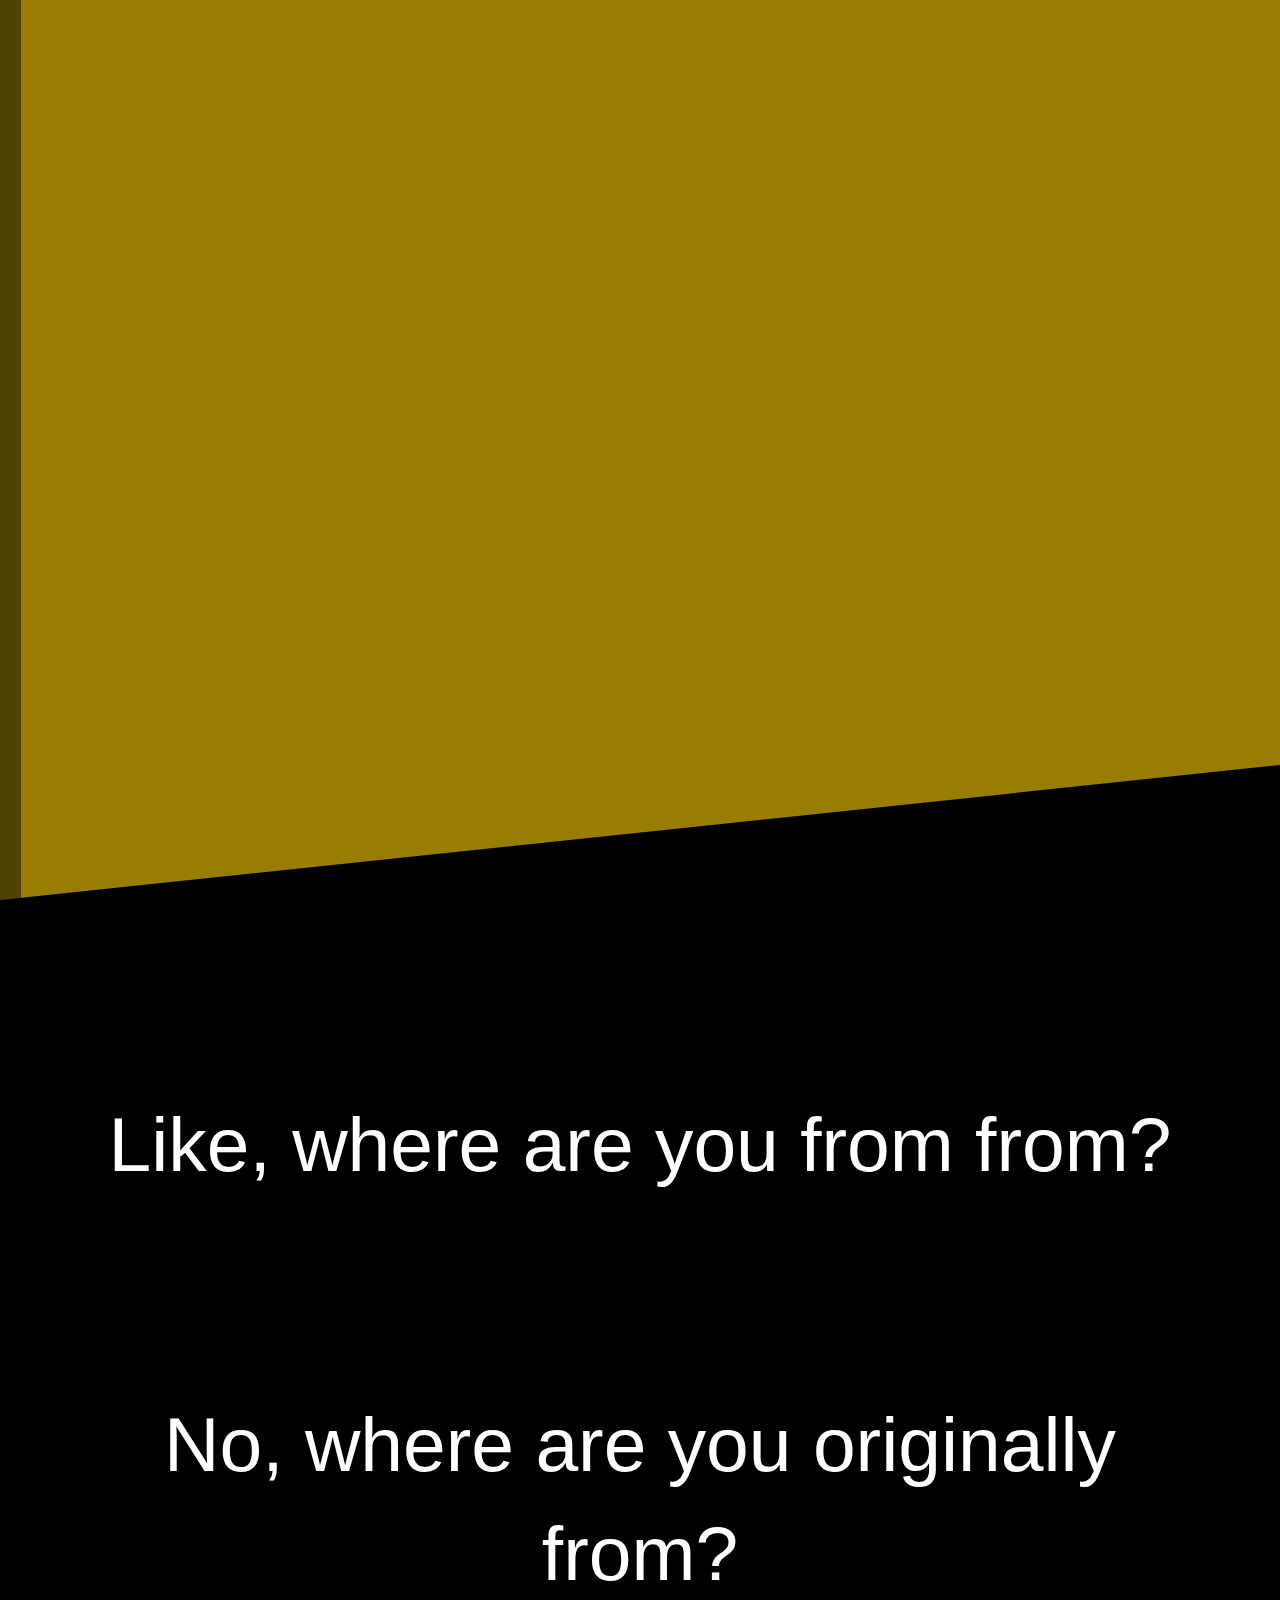
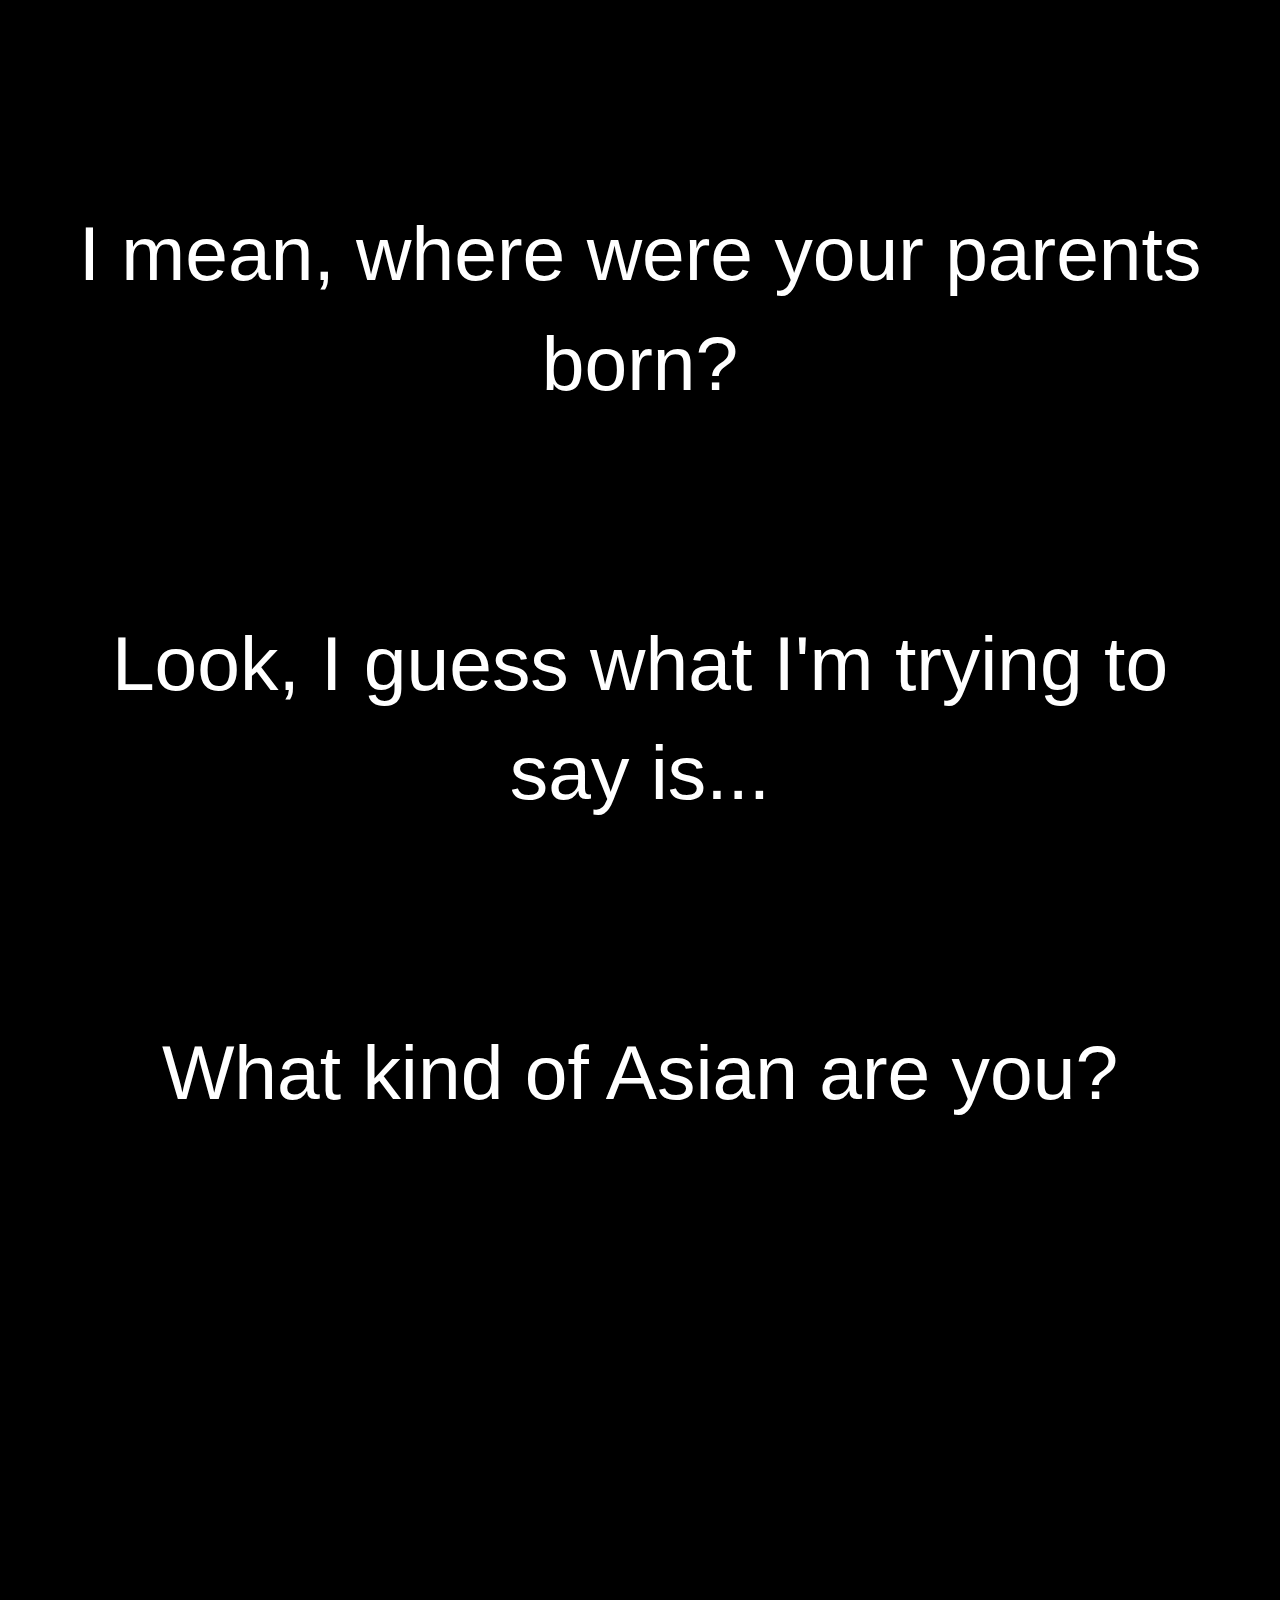
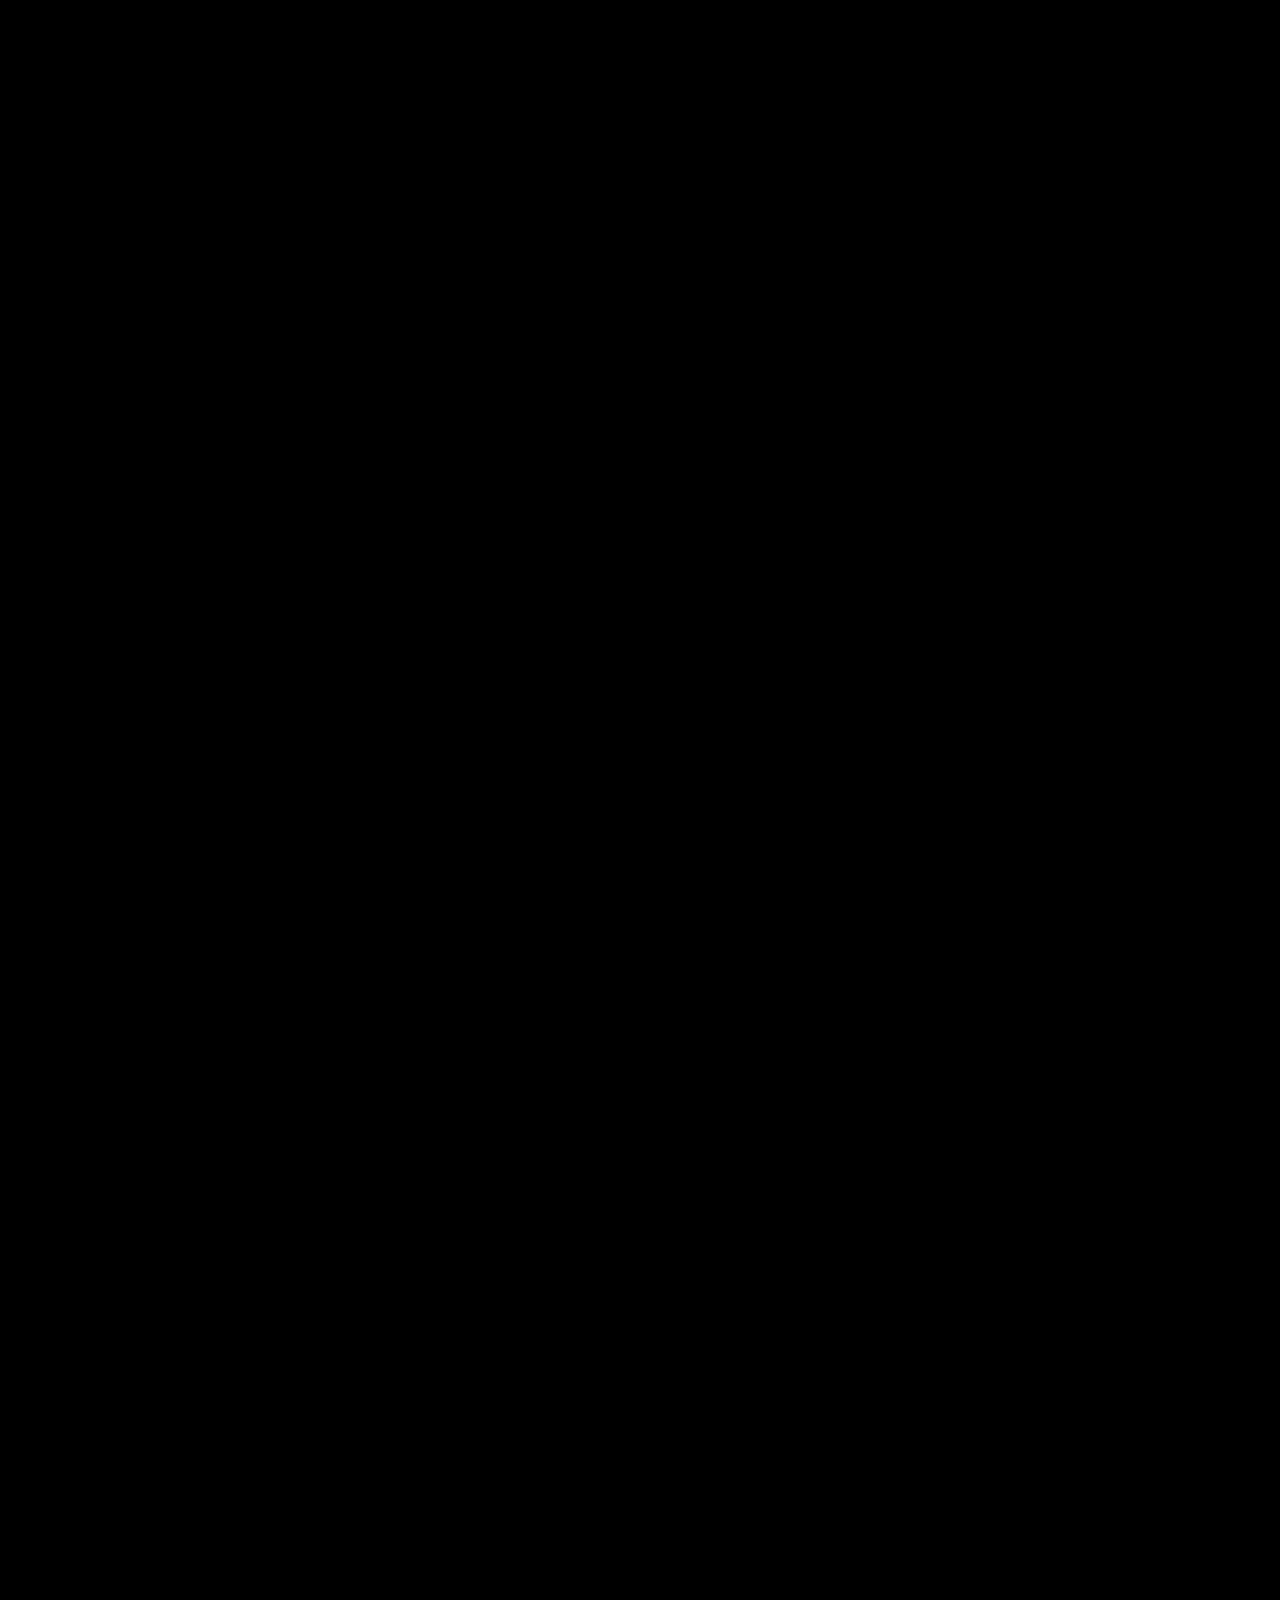
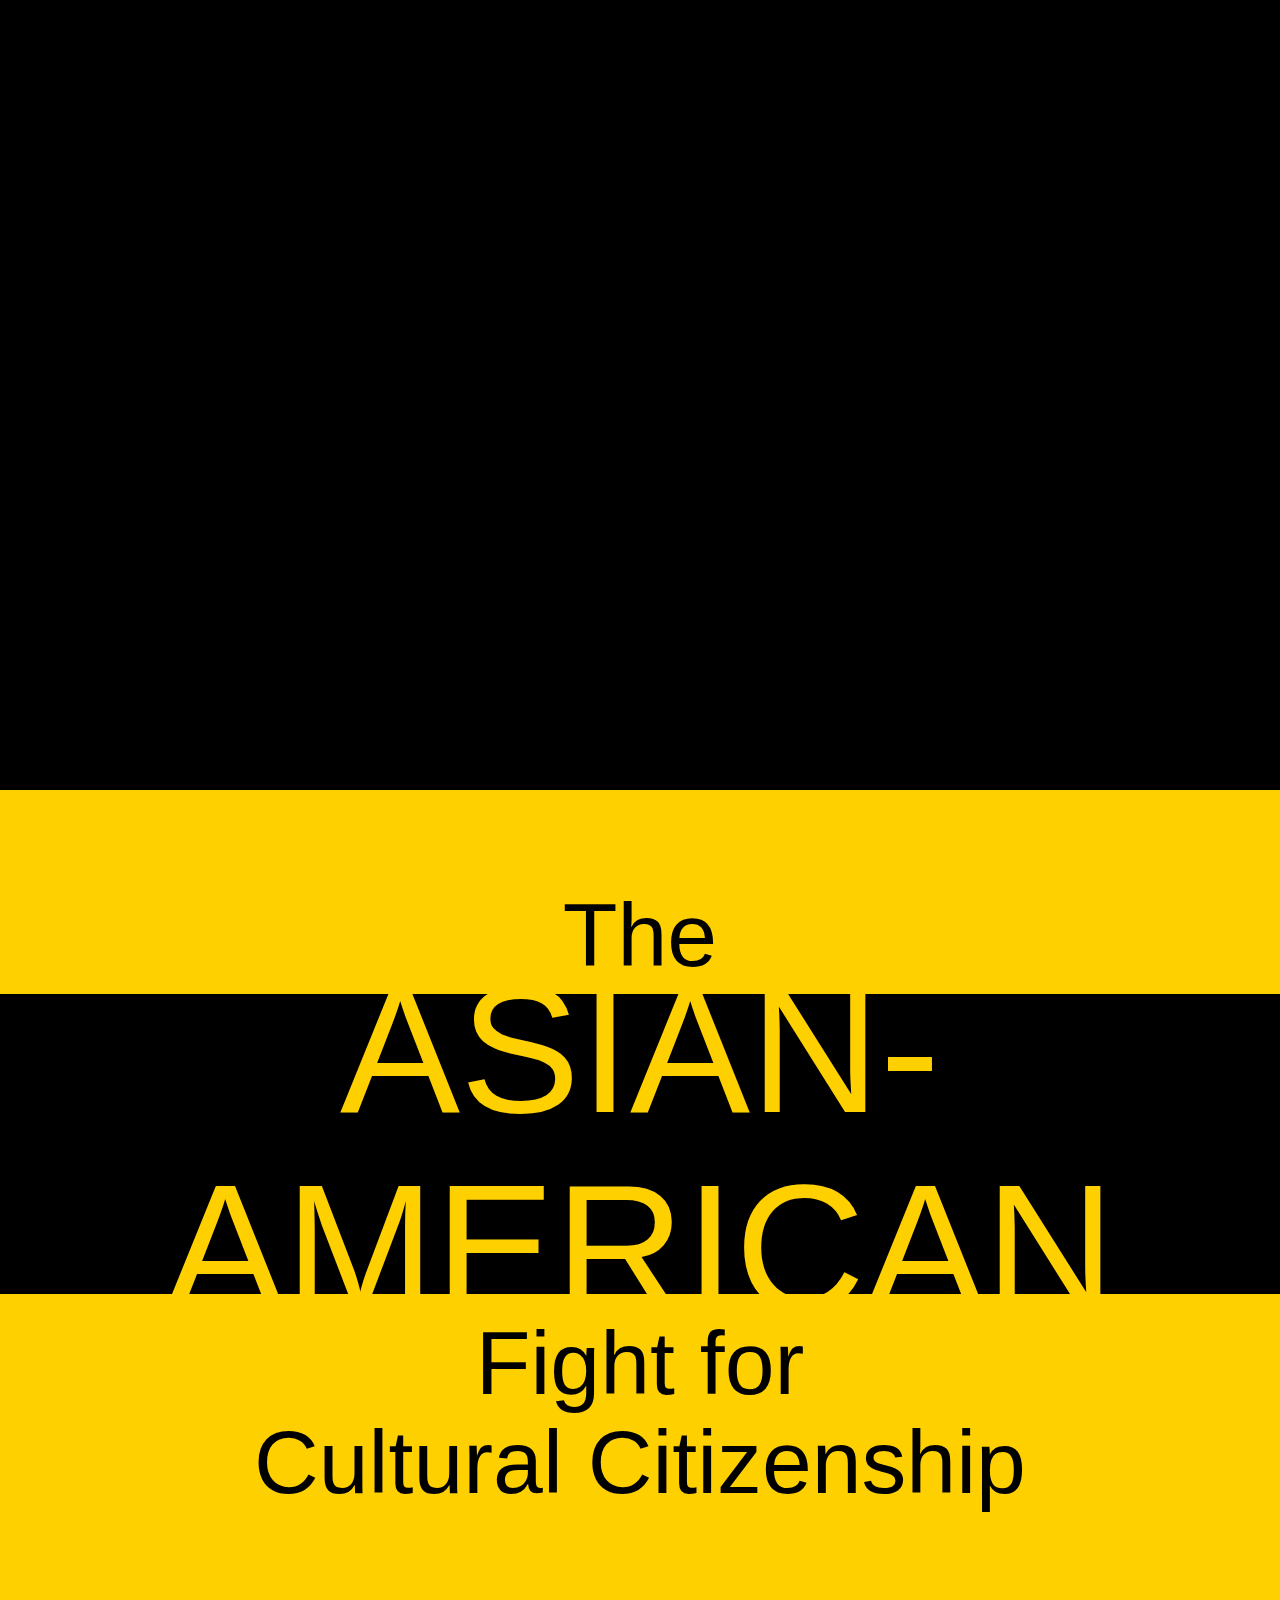
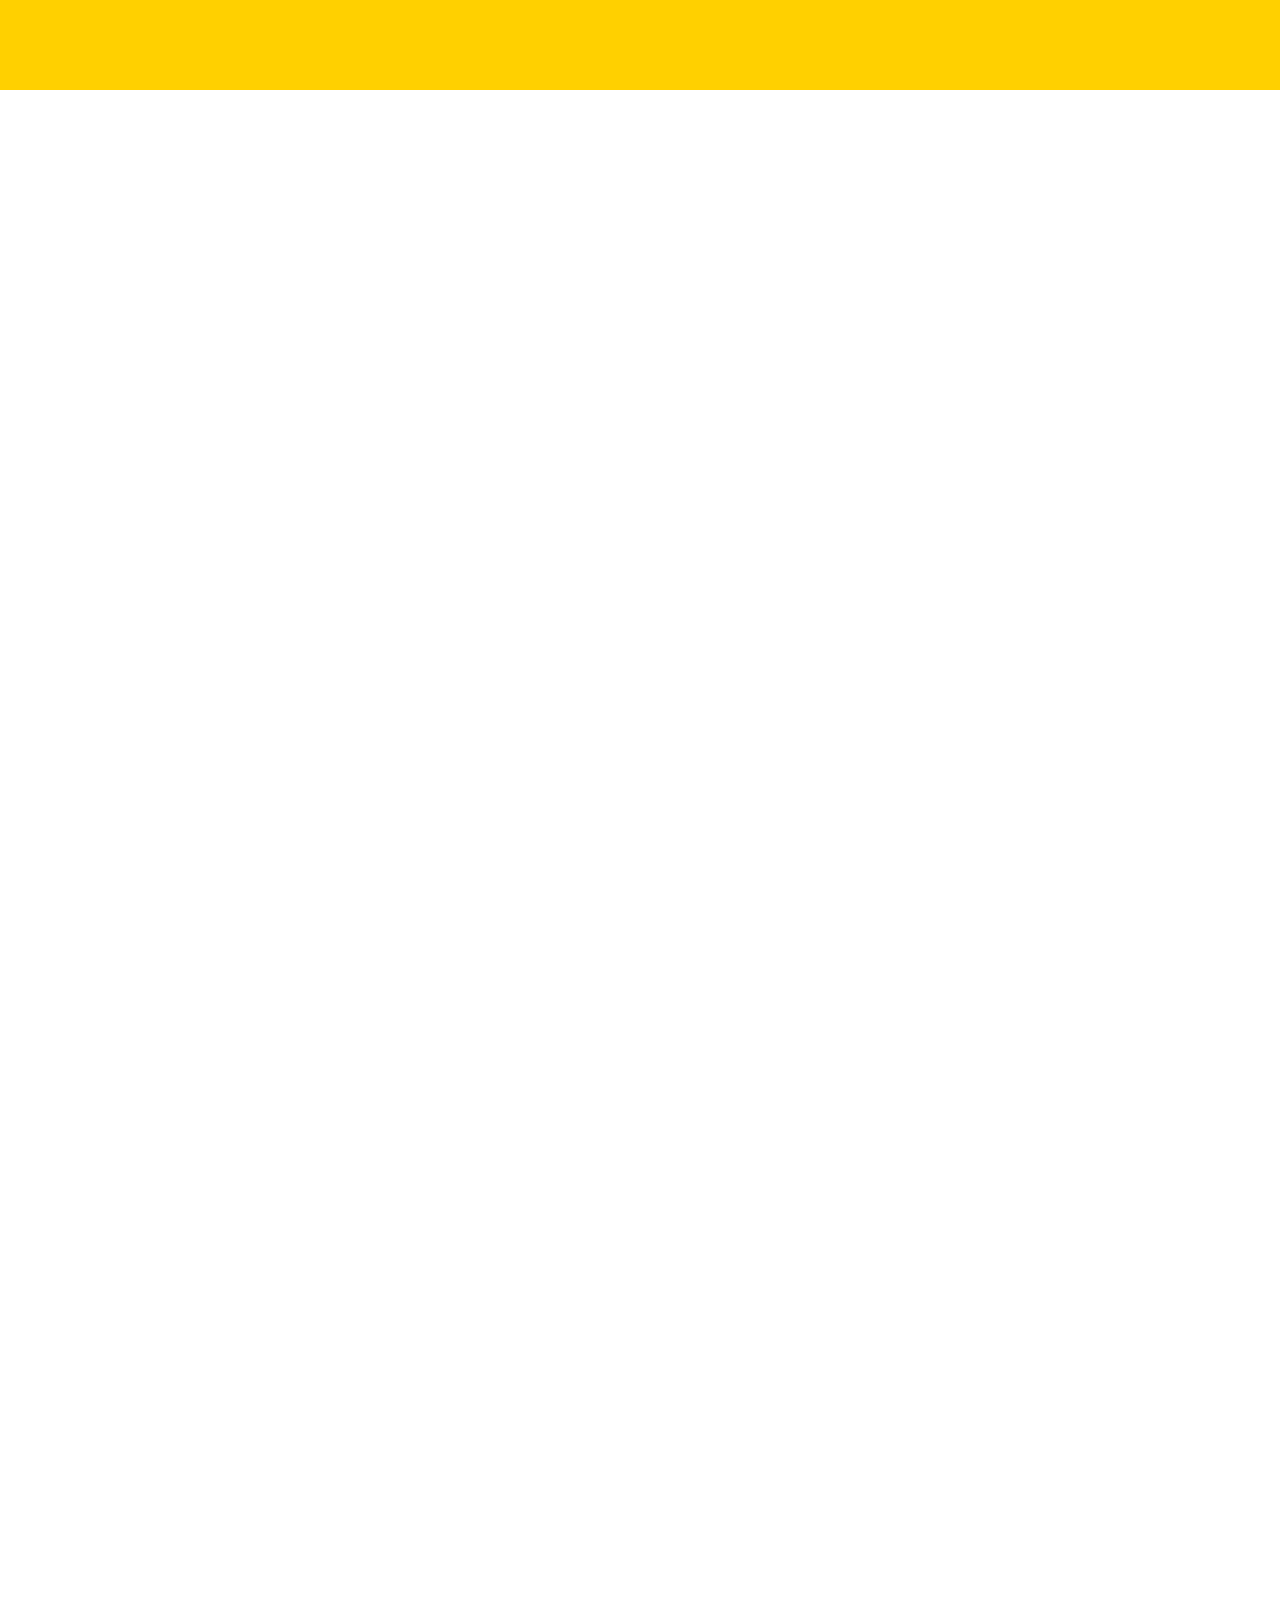
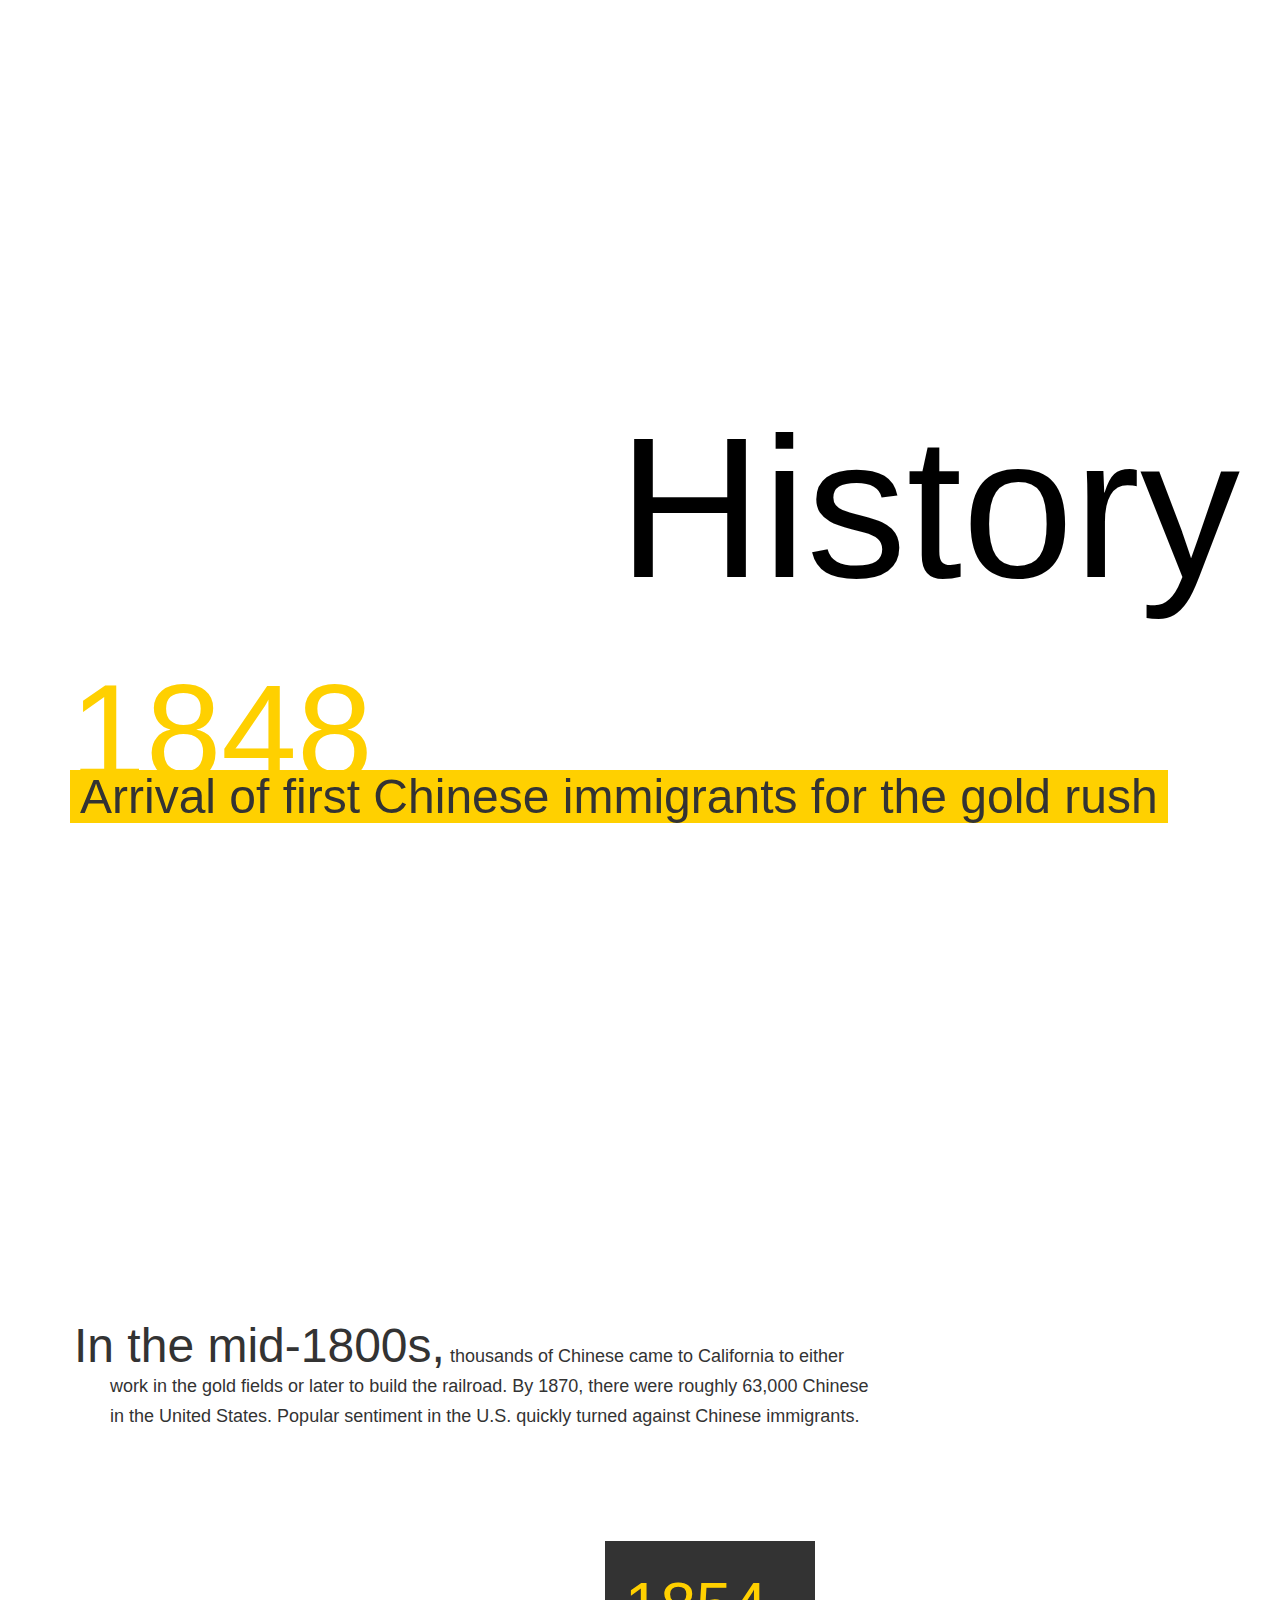
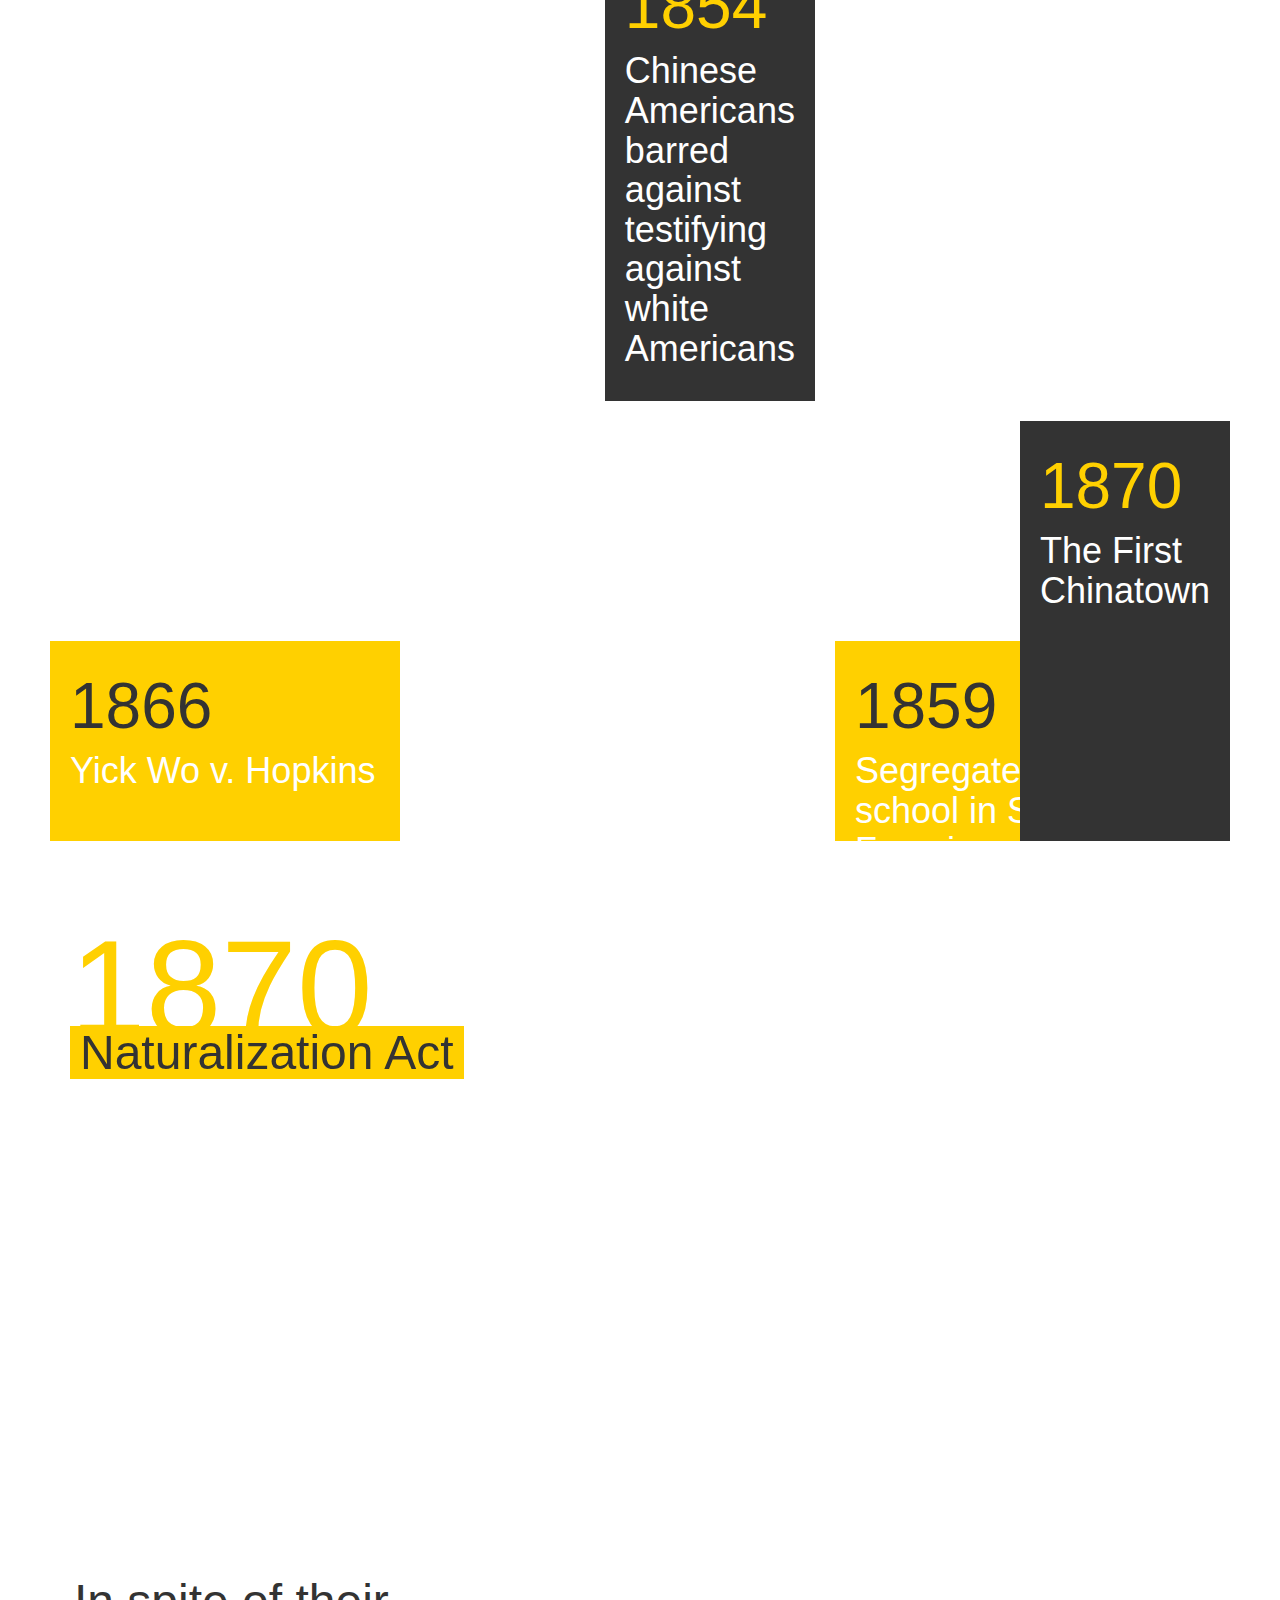
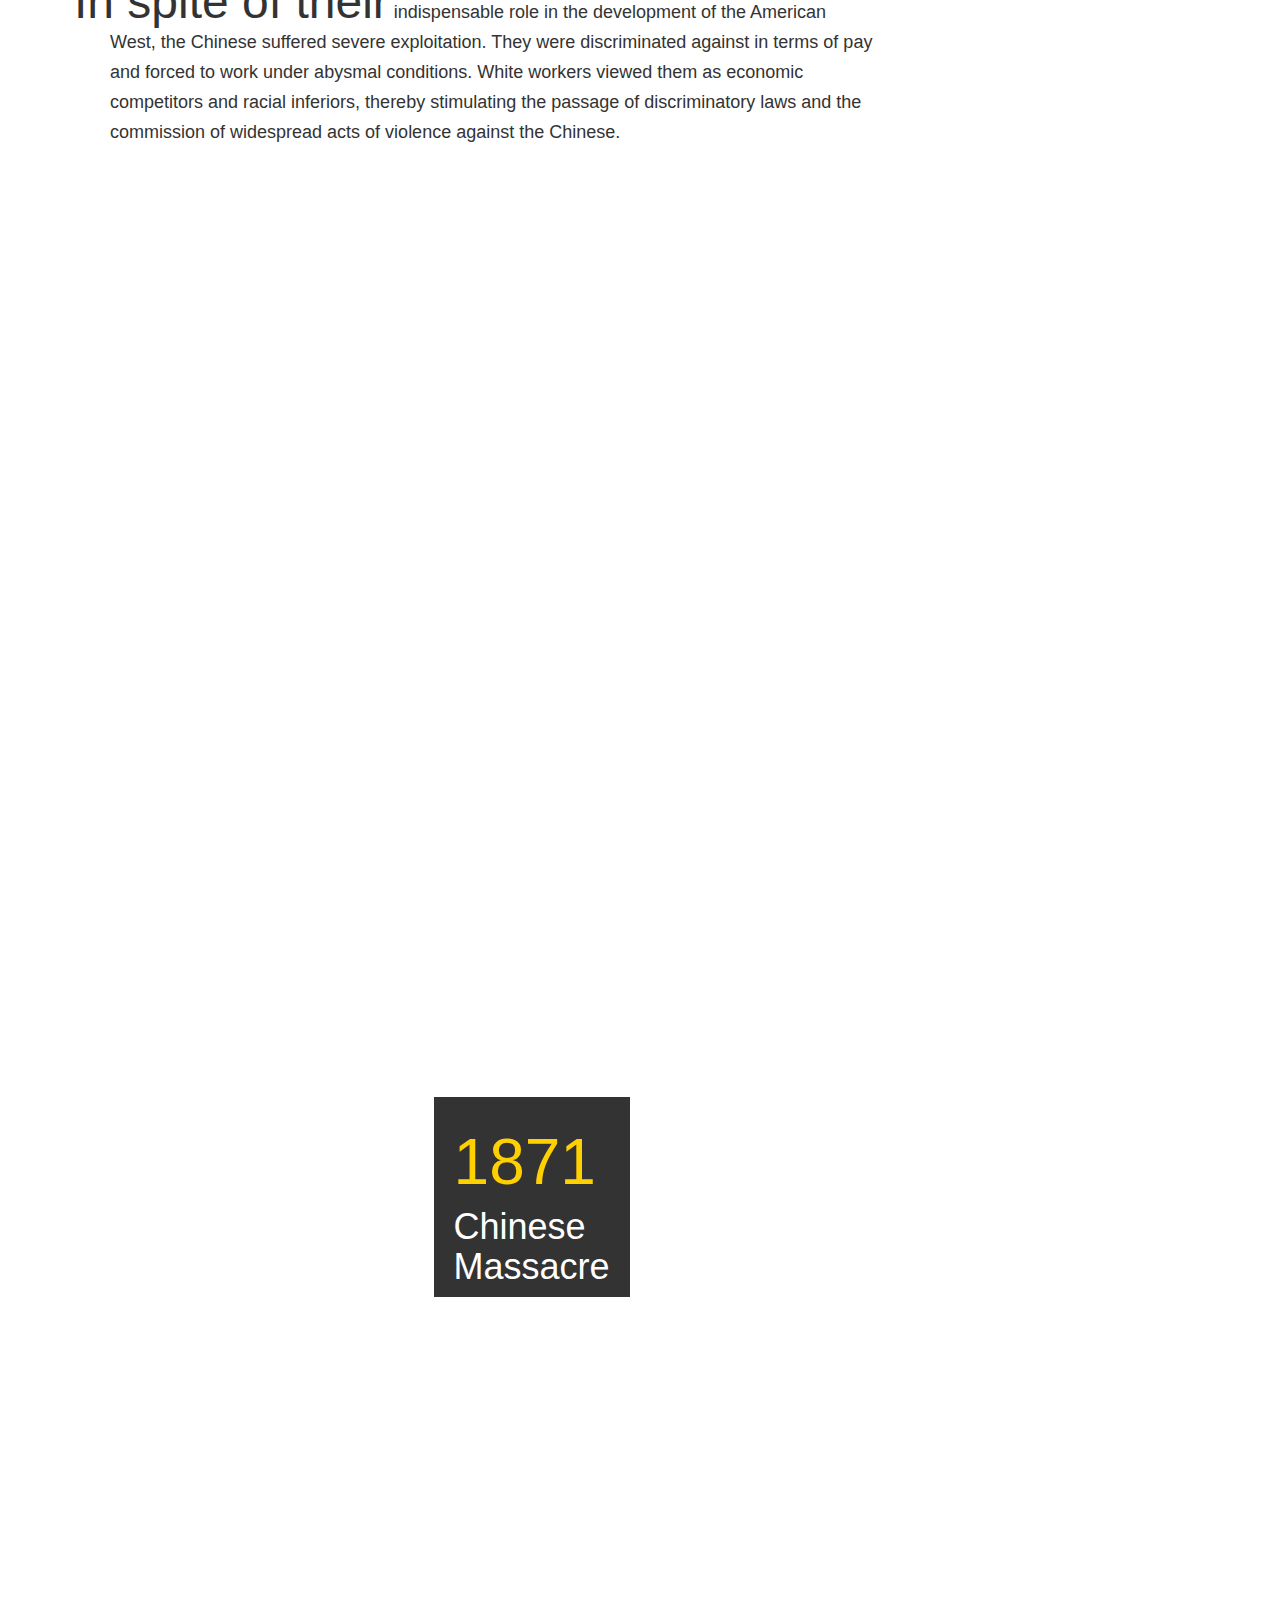
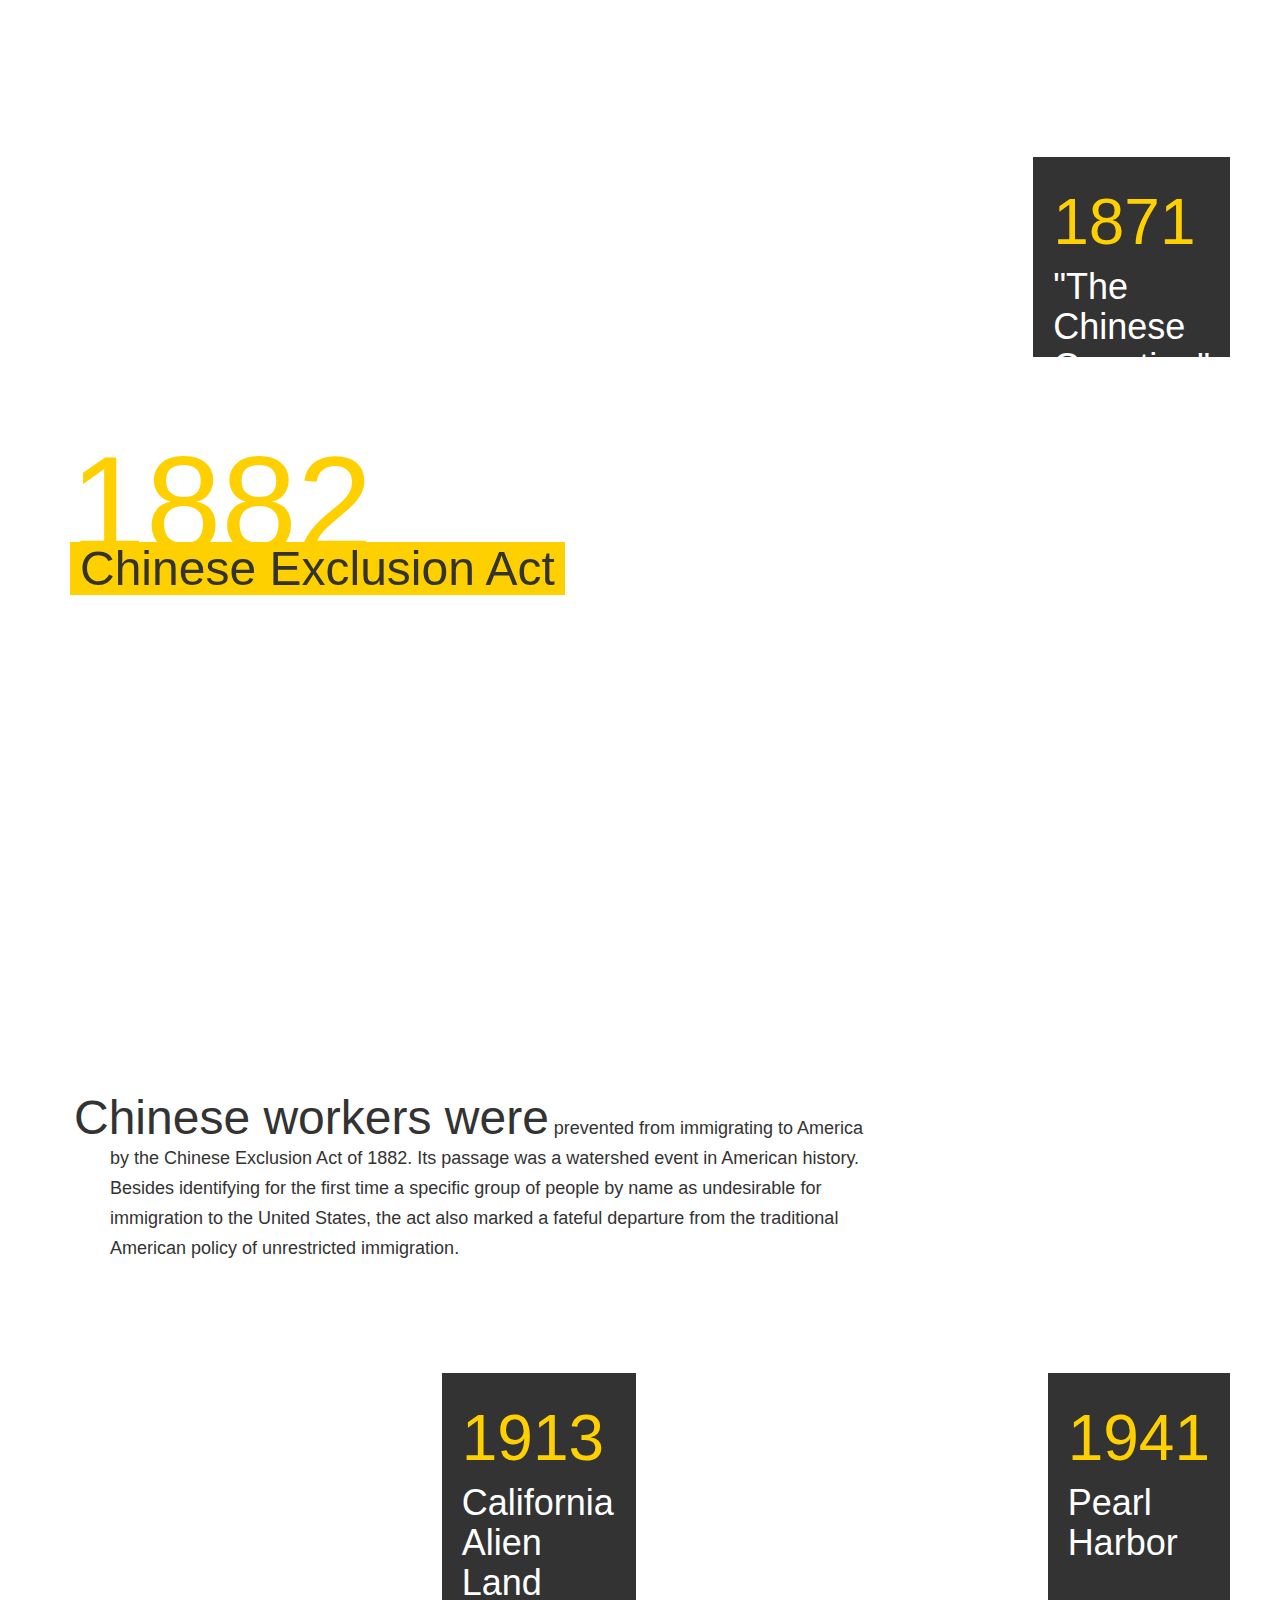
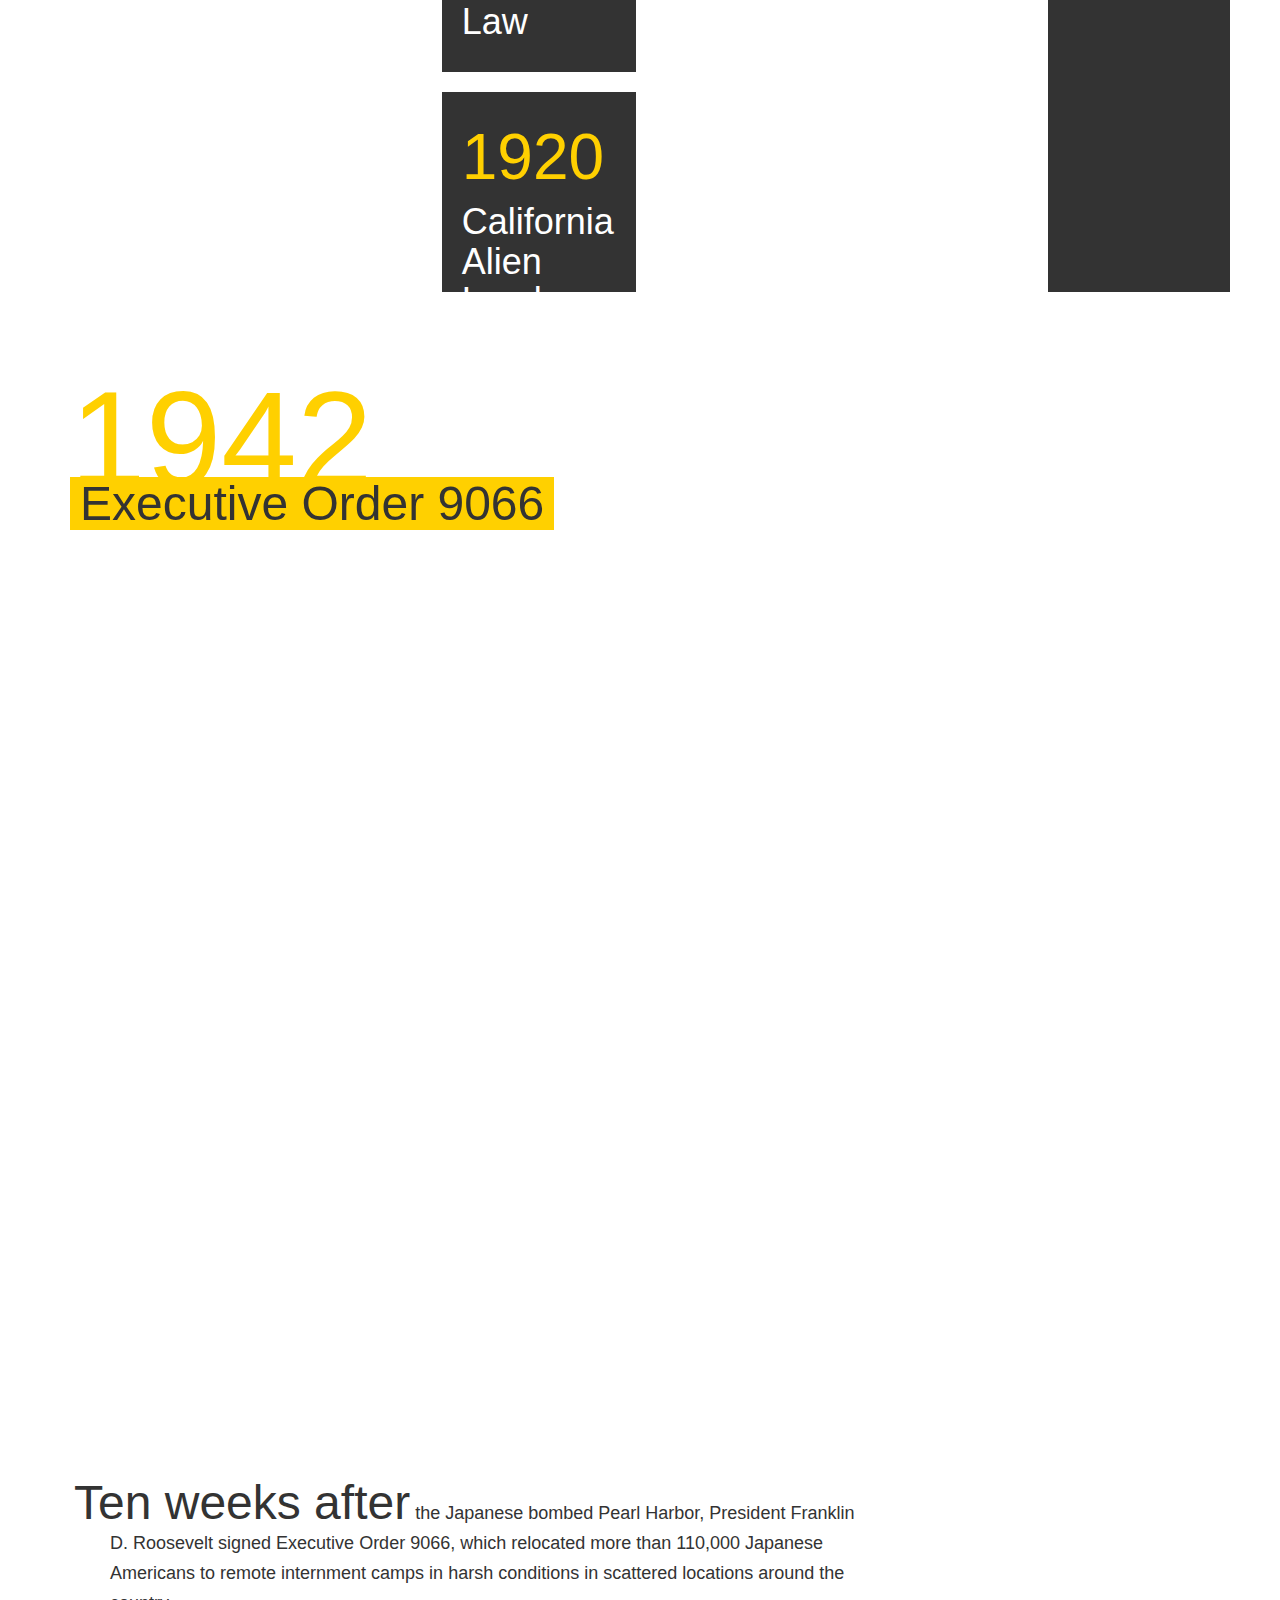
==== index.html @ 80b3c040 "It's a little less broken on mobile, but some javascript files don't allow you to scroll in mobile/i" ====
<!DOCTYPE html>
<html lang="en">

<head>
    <meta charset="utf-8">
    <meta http-equiv="X-UA-Compatible" content="IE=edge">
    <meta name="viewport" content="width=device-width, initial-scale=1">

    <title>Where are you from? | The Erasure of Asian-American Bodies</title>

    <meta name="description" content="We strive to educate on the injustices faced by Asian Americans in the past, as well as the injustices that now happen everyday.">
    <meta name="author" content="Kelly Ou and Min Moon">

    <link rel="shortcut icon" href="img/favicon.ico" type="image/x-icon">
    <link rel="icon" href="img/favicon.ico" type="image/x-icon">

    <link href="https://fonts.googleapis.com/css?family=Teko:300,400,500,600,700|Open+Sans:300,400,600,700,800|Roboto:100,300,400,500,700,900|Montserrat:400,500,600" rel="stylesheet">

    <!-- Latest compiled and minified CSS -->
    <link rel="stylesheet" href="https://maxcdn.bootstrapcdn.com/bootstrap/3.3.7/css/bootstrap.min.css" integrity="sha384-BVYiiSIFeK1dGmJRAkycuHAHRg32OmUcww7on3RYdg4Va+PmSTsz/K68vbdEjh4u" crossorigin="anonymous">

    <!-- Optional theme -->
    <link rel="stylesheet" href="https://maxcdn.bootstrapcdn.com/bootstrap/3.3.7/css/bootstrap-theme.min.css" integrity="sha384-rHyoN1iRsVXV4nD0JutlnGaslCJuC7uwjduW9SVrLvRYooPp2bWYgmgJQIXwl/Sp" crossorigin="anonymous">

    <link href="css/style.css" rel="stylesheet">
    <link href="css/questions.css" rel="stylesheet">
    <link href="css/history.css" rel="stylesheet">
    <link href="css/stereotypes.css" rel="stylesheet">
    <link href="css/facts.css" rel="stylesheet">
    <link href="css/callToAction.css" rel="stylesheet">
    <link href="css/support.css" rel="stylesheet">
    <link href="css/resources.css" rel="stylesheet">
    <link href="css/animate.css" rel="stylesheet">

</head>
<script>
    window.fbAsyncInit = function() {
        FB.init({
            appId: '298143810604267',
            cookie: true,
            xfbml: true,
            version: 'v2.8'
        });
        FB.AppEvents.logPageView();
    };

    (function(d, s, id) {
        var js, fjs = d.getElementsByTagName(s)[0];
        if (d.getElementById(id)) {
            return;
        }
        js = d.createElement(s);
        js.id = id;
        js.src = "//connect.facebook.net/en_US/sdk.js";
        fjs.parentNode.insertBefore(js, fjs);
    }(document, 'script', 'facebook-jssdk'));
</script>

<body>
    <section class="section section--nav" id="Meklit">
        <nav class="nav nav--meklit">
            <a href="#nav1">
                <button class="nav__item" aria-label="Item 0">
                        <span class="nav__item-title">
                            <span>Top</span>
                        </span>
                    </button>
            </a>
            <a href="#nav2">
                <button class="nav__item" aria-label="Item 1">
                        <span class="nav__item-title">
                            <span>History</span>
                        </span>
                    </button>
            </a>
            <a href="#nav3">
                <button class="nav__item" aria-label="Item 2">
                        <span class="nav__item-title">
                            <span>Stereotypes</span>
                        </span>
                    </button>
            </a>
            <a href="#nav4">
                <button class="nav__item" aria-label="Item 3">
                        <span class="nav__item-title">
                            <span>Support</span>
                        </span>
                    </button>
            </a>
            <a href="#nav5">
                <button class="nav__item" aria-label="Item 4">
                        <span class="nav__item-title">
                            <span>Bottom</span>
                        </span>
                    </button>
            </a>
        </nav>
    </section>
    <!--
        <a class="cd-nav-trigger cd-img-replace">Open navigation</a>
        <nav id="cd-vertical-nav">
            <ul>
                <li>
                    <a href="#section1" data-number="1">
                        <span class="cd-dot"></span>
                        <span class="cd-label">Item 1</span>
                    </a>
                </li>
                 other navigation items here
                <li>
                    <a href="#section2" data-number="2">
                        <span class="cd-dot"></span>
                        <span class="cd-label">Item 2</span>
                    </a>
                </li>
                <li>
                    <a href="#section3" data-number="3">
                        <span class="cd-dot"></span>
                        <span class="cd-label">Item 3</span>
                    </a>
                </li>
                <li>
                    <a href="#section4" data-number="4">
                        <span class="cd-dot"></span>
                        <span class="cd-label">Item 4</span>
                    </a>
                </li>
                <li>
                    <a href="#section5" data-number="5">
                        <span class="cd-dot"></span>
                        <span class="cd-label">Item 5</span>
                    </a>
                </li>
            </ul>
        </nav>
-->
    <section id="nav1">
        <div class="container-fluid falling">
            <div class="row header no-gutter" id="header">
                <div class="col-xs-12 header_bg"></div>
                <div class="col-xs-12 header_text">
                    <h1>
                        Where are you from?
                    </h1>
                </div>
            </div>

            <div class="row section no-gutter" id="intro">
                <div class="col-xs-12">
                    <div class="row yellow intro_yellow no-gutter">
                        <div class="questions">
                            <div class="scrollme animateme" data-when="enter" data-from="0.75" data-to="0" data-opacity="0" data-translatex="-200">
                                <p>
                                    Like, where are you from from?
                                </p>
                            </div>
                            <div class="scrollme animateme" data-when="span" data-from="0.5" data-to="0" data-opacity="0" data-translatex="-200">
                                <p>
                                    No, where are you originally from?
                                </p>
                            </div>
                            <div class="scrollme animateme" data-when="span" data-from="0.5" data-to="0" data-opacity="0" data-translatex="-200">
                                <p>
                                    I mean, where were your parents born?
                                </p>
                            </div>
                            <div class="scrollme animateme" data-when="span" data-from="0.5" data-to="0" data-opacity="0" data-translatex="-200">
                                <p>
                                    Look, I guess what I'm trying to say is...
                                </p>
                            </div>
                            <div class="scrollme animateme" data-when="span" data-from="0.75" data-to="0" data-opacity="0">
                                <p>
                                    What kind of Asian are you?
                                </p>
                            </div>
                        </div>
                        <div class="white_guys">
                            <!--
                        <div id="parallax-bg-3" class="parallax-bg row">
                            FOREGROUND STUFF
                            <div class="col-xs-2">
                                <div id="bg-3-1"></div>
                            </div>
                            <div class="col-xs-2">
                                <div id="bg-3-1"></div>
                            </div>
                            <div class="col-xs-2">
                                <div id="bg-3-1"></div>
                            </div>
                            <div class="col-xs-2">
                                <div id="bg-3-1"></div>
                            </div>
                            <div class="col-xs-2">
                                <div id="bg-3-1"></div>
                            </div>
                            <div class="col-xs-2">
                                <div id="bg-3-1"></div>
                            </div>
                        </div>
-->
                            <div id="parallax-bg-2" class="parallax-bg row">
                                <!--MIDDLE STUFF-->
                                <div class="col-xs-3">
                                    <div id="bg-2-1"></div>
                                </div>
                                <div class="col-xs-3">
                                    <div id="bg-2-1"></div>
                                </div>
                                <div class="col-xs-3">
                                    <div id="bg-2-1"></div>
                                </div>
                                <div class="col-xs-3">
                                    <div id="bg-2-1"></div>
                                </div>
                            </div>
                            <div id="parallax-bg-1" class="parallax-bg row">
                                <!--BACKGROUND STUFF-->
                                <div class="col-xs-4">
                                    <div id="bg-1-1"></div>
                                </div>
                                <div class="col-xs-4">
                                    <div id="bg-1-1"></div>
                                </div>
                                <div class="col-xs-4">
                                    <div id="bg-1-1"></div>
                                </div>
                            </div>
                        </div>
                    </div>
                </div>
            </div>
        </div>
        <div class="container-fluid" id="title_container">

            <div class="row section no-gutter" id="title" data-top="transform:translate(0,0%);" data--300p-top="transform:translate(0,300%)">
                <div id="title_center">
                    <div class="col-xs-12 title_box1">
                        <h2>
                            The
                        </h2>
                    </div>
                    <div class="col-xs-12 title_box2">
                        <h2>
                            Asian-American
                        </h2>
                    </div>
                    <div class="col-xs-12 title_box3" data-bottom="transform:translate(0,-320px);" data--100p-top="transform:translate(0,0%)">
                        <h2>
                            Fight for <br>Cultural Citizenship
                        </h2>
                    </div>
                </div>
            </div>
        </div>
    </section>
    <div class="container-fluid">
        <section id="nav2">
            <div class="row section no-gutter" id="history_title">
                <h2>History</h2>
            </div>
            <div class="row section no-gutter" id="history">
                <div class="col-xs-12 history_box">
                    <h3>
                        <span class="year">1848</span><br>
                        <span class="highlight">Arrival of first Chinese immigrants for the gold rush</span>
                    </h3>
                    <div class="row yellow_history history1"></div>
                </div>
                <div class="col-xs-12 history_summary">
                    <p>
                        <span>In the mid-1800s,</span> thousands of Chinese came to California to either work in the gold fields or later to build the railroad. By 1870, there were roughly 63,000 Chinese in the United States. Popular sentiment in the U.S. quickly turned against Chinese immigrants.
                    </p>
                </div>
                <div class="col-xs-12 history_timeline timeline1">
                    <div class="timeline_img timeline1_img1">
                        <div class="timeline_caption">
                            <p>
                                <strong>In People v. Hall</strong>, George Hall was convicted of the murder of Ling Sing based on the testimony of three Chinese witnesses; Hall’s lawyer argued that a California statute barring testimony by African Americans, mulattoes, and Indians applied to all non-whites.<br />
                                <a href="https://en.wikipedia.org/wiki/People_v._Hall" target="_blank">
                                Wikipedia
                            </a>
                            </p>
                        </div>
                    </div>
                    <div class="timeline_textbox timeline1_text1">
                        <h5>1854</h5>
                        <h6>
                            Chinese Americans barred against testifying against white Americans
                        </h6>
                    </div>
                    <div class="timeline_img timeline1_img2">
                        <div class="timeline_caption">
                            <p>
                                In an attempt to place Chinese children into public schools segregated from white Americans, “The Chinese School” was founded and presented itself for “Chinese only.” Chinese children were not allowed to any other school in San Francisco.<br />
                                <a href="https://en.wikipedia.org/wiki/Korematsu_v._United_States" target="_blank">
                                Wikipedia
                            </a>
                            </p>
                        </div>
                    </div>
                    <div class="timeline_textbox timeline1_text2">
                        <h5>1859</h5>
                        <h6>
                            Segregated Chinese school in San Francisco
                        </h6>
                    </div>
                    <div class="timeline_img timeline1_img3">
                        <div class="timeline_caption">
                            <p>
                                <strong>Yick Wo v. Hopkins</strong> was the first case where the United States Supreme Court ruled that a law that is race-neutral on its face, but is administered in a prejudicial manner, is an infringement of the Equal Protection Clause in the Fourteenth Amendment to the U.S. Constitution.<br />
                                <a href="https://en.wikipedia.org/wiki/Yick_Wo_v._Hopkins" target="_blank">
                                        Wikipedia
                                    </a>
                            </p>
                        </div>
                    </div>
                    <div class="timeline_textbox timeline1_text3">
                        <h5>1866</h5>
                        <h6>Yick Wo v. Hopkins</h6>
                    </div>
                    <div class="timeline_img timeline1_img4">
                        <div class="timeline_caption">
                            <p>
                                <strong>The first identifiable Chinatown</strong> in Los Angeles, California, was situated on Calle de Los Negros – Street of the Dark Hued Ones. <br />
                                <a href="http://www.pbs.org/kqed/chinatown/resourceguide/story.html" target="_blank">
                                PBS
                            </a>
                            </p>
                        </div>
                    </div>
                    <div class="timeline_textbox timeline1_text4">
                        <h5>1870</h5>
                        <h6>The First Chinatown</h6>
                    </div>
                </div>
                <div class="col-xs-12 history_box">
                    <h3>
                        <span class="year">1870</span><br>
                        <span class="highlight">Naturalization Act</span>
                    </h3>
                    <div class="row yellow_history history2"></div>
                </div>
                <div class="col-xs-12 history_summary">
                    <p>
                        <span>In spite of their</span> indispensable role in the development of the American West, the Chinese suffered severe exploitation. They were discriminated against in terms of pay and forced to work under abysmal conditions. White workers viewed them as economic competitors and racial inferiors, thereby stimulating the passage of discriminatory laws and the commission of widespread acts of violence against the Chinese.
                    </p>
                </div>
                <div class="col-xs-12 history_timeline timeline2">
                    <div class="timeline_img timeline2_img1">
                        <div class="timeline_caption">
                            <p>
                                <strong>The Chinese Massacre of 1871</strong> was the largest mass lynching in American history.<br />
                                <a href="https://en.wikipedia.org/wiki/Chinese_massacre_of_1871" target="_blank">
                                Wikipedia
                            </a>
                            </p>
                        </div>
                    </div>
                    <div class="timeline_textbox timeline2_text1">
                        <h5>1871</h5>
                        <h6>Chinese Massacre</h6>
                    </div>
                    <div class="timeline_img timeline2_img2">
                        <div class="timeline_caption">
                            <p>
                                <strong>This Harper's Weekly cartoon</strong> by Thomas Nast defends Chinese immigrants against the fierce prejudice and discrimination which they faced in late-nineteenth-century America.<br />
                                <a href="http://www.harpweek.com/09Cartoon/BrowseByDateCartoon.asp?Month=February&Date=18" target="_blank">
                                    Harper's Weekly
                                </a>
                            </p>
                        </div>
                    </div>
                    <div class="timeline_textbox timeline2_text2">
                        <h5>1871</h5>
                        <h6>"The Chinese Question" Cartoon</h6>
                    </div>
                </div>
                <div class="col-xs-12 history_box">
                    <h3>
                        <span class="year">1882</span><br>
                        <span class="highlight">Chinese Exclusion Act</span>
                    </h3>
                    <div class="row yellow_history history3"></div>
                </div>
                <div class="col-xs-12 history_summary">
                    <p>
                        <span>Chinese workers were</span> prevented from immigrating to America by the Chinese Exclusion Act of 1882. Its passage was a watershed event in American history. Besides identifying for the first time a specific group of people by name as undesirable for immigration to the United States, the act also marked a fateful departure from the traditional American policy of unrestricted immigration.
                    </p>
                </div>
                <div class="col-xs-12 history_timeline timeline3">
                    <div class="timeline_img timeline3_img1">
                        <div class="timeline_caption">
                            <p>
                                <strong>The California Alien Land Law</strong> prohibited “aliens ineligible for citizenship” (i.e., all Asian immigrants) from owning land or property, but permitted three year leases.<br />
                                <a href="https://en.wikipedia.org/wiki/California_Alien_Land_Law_of_1913" target="_blank">
                                Wikipedia
                            </a>
                            </p>
                        </div>
                    </div>
                    <div class="timeline_textbox timeline3_text1">
                        <h5>1913</h5>
                        <h6>California Alien Land Law</h6>
                    </div>
                    <div class="timeline_img timeline3_img2">
                        <div class="timeline_caption">
                            <p>
                                <strong>1913 California Land Law was amended</strong> and made more restrictive. The amendments were aimed at Japanese and Chinese immigrants in California, and prohibited Asian farmers from owning, buying, and leasing land.<br />
                                <a href="https://en.wikipedia.org/wiki/California_Alien_Land_Law_of_1913#California_Alien_Land_Law_of_1920" target="_blank">
                                Wikipedia
                            </a>
                            </p>
                        </div>
                    </div>
                    <div class="timeline_textbox timeline3_text2">
                        <h5>1920</h5>
                        <h6>California Alien Land Law Amended</h6>
                    </div>
                    <div class="timeline_img timeline3_img3">
                        <div class="timeline_caption">
                            <p>
                                <strong>Pearl Harbor</strong> bombed in December 1941. Rumors spread, fueled by racial prejudice of a plot among Japanese-Americans to sabotage the war effort. The Roosevelt administration pressured to remove any persons of Japanese ancestry from the West Coast.<br />
                                <a href="http://www.pbs.org/thewar/at_home_civil_rights_japanese_american.htm" target="_blank">
                                PBS
                            </a>
                            </p>
                        </div>
                    </div>
                    <div class="timeline_textbox timeline3_text3">
                        <h5>1941</h5>
                        <h6>Pearl Harbor</h6>
                    </div>
                </div>
                <div class="col-xs-12 history_box">
                    <h3>
                        <span class="year">1942</span><br>
                        <span class="highlight">Executive Order 9066</span>
                    </h3>
                    <div class="row section no-gutter" id="video">
                        <div class="col-xs-12 video_box">
                            <iframe width="560" height="315" src="https://www.youtube.com/embed/LoYRMepZcqw?autoplay=1&controls=0&loop=1&playlist=LoYRMepZcqw&showInfo=0" frameborder="0" allowfullscreen></iframe>
                        </div>
                    </div>
                </div>
                <div class="col-xs-12 history_summary">
                    <p>
                        <span>Ten weeks after</span> the Japanese bombed Pearl Harbor, President Franklin D. Roosevelt signed Executive Order 9066, which relocated more than 110,000 Japanese Americans to remote internment camps in harsh conditions in scattered locations around the country.
                    </p>
                </div>
                <div class="col-xs-12 history_timeline timeline4">
                    <div class="timeline_img timeline4_img1">
                        <div class="timeline_caption">
                            <p>
                                <strong>Korematsu v. United States</strong> was a case that found the internment of Japanese Americans during World War II, regardless of citizenship, to be constitutional.<br />
                                <a href="https://en.wikipedia.org/wiki/Korematsu_v._United_States" target="_blank">
                                Wikipedia
                            </a>
                            </p>
                        </div>
                    </div>
                    <div class="timeline_textbox timeline4_text1">
                        <h5>1944</h5>
                        <h6>Korematsu v. United States</h6>
                    </div>
                    <div class="timeline_img timeline4_img2">
                        <div class="timeline_caption">
                            <p>
                                The term "model minority" was coined in 1966 by sociologist William Petersen in an article he wrote for <span class="italic">The New York Times Magazine</span> entitled "Success story: Japanese American style."<br />
                                <a href="https://en.wikipedia.org/wiki/Model_minority" target="_blank">
                                        Wikipedia
                                </a>
                            </p>
                        </div>
                    </div>
                    <div class="timeline_textbox timeline4_text2">
                        <h5>1966</h5>
                        <h6>"Model Minority" term coined</h6>
                    </div>
                    <div class="timeline_img timeline4_img3">
                        <div class="timeline_caption">
                            <p>
                                Vincent Chin was a Chinese American man who was beaten to death in Detroit, allegedly after receiving racially charged comments regarding layoffs in Detroit's auto industry.<br />
                                <a href="https://en.wikipedia.org/wiki/Model_minority" target="_blank">
                                    Wikipedia
                                </a>
                            </p>
                        </div>
                    </div>
                    <div class="timeline_textbox timeline4_text3">
                        <h5>1982</h5>
                        <h6>Murder of Vincent Chin</h6>
                    </div>
                </div>
            </div>
        </section>
        <section id="nav3">
            <div class="row section" id="now">
                <div class="col-xs-12">
                    <h2>
                        So where do we stand now?
                    </h2>
                    <h3>
                        American society continues to perceive Asian Americans as the <span class="highlight">"other."</span>
                    </h3>
                    <h3>
                        Asian culture is frequently warped to suit the narrative of a white protagonist, and while Asians are seldom championed in American media, in those rare instances, their portrayals are often problematic.
                    </h3>
                    <div class="row no-gutter" id="stereotype_grid">
                        <div class="col-xs-12 col-sm-4 stereotype">
                            <img src="http://static.highsnobiety.com/wp-content/uploads/2016/07/05161330/marvel-asian-characters-Madame-Gao.jpg">
                            <div class="info">
                                <h4>
                                    Yellow Peril
                                </h4>
                                <p>
                                    Yellow Peril villains use their mystical powers and inevitable martial arts expertise for criminal ends. <a href="https://en.wikipedia.org/wiki/Yellow_Peril" target="_blank">Wikipedia</a>
                                </p>
                                <p>
                                    <small>
                                    As seen here:
                                        <a href="https://thenerdsofcolor.org/2015/04/30/black-mask-yellow-peril-anti-asianism-in-netflixs-otherwise-brilliant-daredevil/" target="_blank">
                                            Anti-Asianism in Netflix’s Otherwise Brilliant Daredevil
                                        </a>
                                    </small>
                                </p>
                            </div>
                        </div>
                        <div class="col-xs-12 col-sm-4 stereotype">
                            <img src="img/stereotypes/william_hung.jpg" alt="William Hung">
                            <div class="info">
                                <h4>
                                    Desexualization of Asian Men
                                </h4>
                                <p>
                                    Identifying Asian men as undesirable, unsexy, foreign, and devoid of sensuality. <a href="https://medium.com/@JasonShen/what-it-s-like-to-live-work-and-date-as-an-asian-man-in-america-f1371d3770ee" target="_blank">The Asian American Man Study (Medium)</a>
                                </p>
                                <p>
                                    <small>
                                        As seen here:
                                        <a href="http://www.nytimes.com/2007/03/04/world/americas/04iht-singer.4787848.html" target="_blank">
                                            The quintessential Asian stereotype American Idol (2003) contestant, William Hung
                                        </a>
                                    </small>
                                </p>
                            </div>
                        </div>
                        <div class="col-xs-12 col-sm-4 stereotype">
                            <img src="http://nerdreactor.com/wp-content/uploads/2016/04/tilda-swinton-ancient-one-doctor-strange.jpg" alt="Tilda Swinton as The Ancient One in Doctor Strange">
                            <div class="info">
                                <h4>
                                    Exoticization of Asian culture
                                </h4>
                                <p>
                                    Mishmosh of vague Asian culture where Asians are relegated to the role of spiritual advisors, guides, and sacrifices for a white protagonist.
                                </p>
                                <p>
                                    <small>
                                        As seen here:
                                        <a href="http://www.latimes.com/opinion/op-ed/la-oe-berlatsky-doctor-strange-east-journey-20161103-story.html" target="_blank">
                                            ‘Doctor Strange’ and the tiresome, stereotypical journey east to discover magical Asian awesomeness
                                        </a>
                                    </small>
                                </p>
                            </div>
                        </div>
                        <div class="col-xs-12 col-sm-4 stereotype">
                            <img src="img/stereotypes/oscars.jpg" alt="Chris Rock making a joke about Asian accountants at the Oscars">
                            <div class="info">
                                <h4>
                                    Model Minority
                                </h4>
                                <p>
                                    Generalizes that a minority group whose hard work and success offer proof that American meritocracy works as intended. <a href="https://en.wikipedia.org/wiki/Model_minority" target="_blank">Wikipedia</a>
                                </p>
                                <p>
                                    <small>
                                        As seen here:
                                        <a href="http://www.latimes.com/entertainment/tv/showtracker/la-et-st-chris-rock-oscars-asian-american-accountants-outrage-20160229-story.html" target="_blank">
                                            Chris Rock makes a joke about Asian American accountants at the Oscars
                                        </a>
                                    </small>
                                </p>
                            </div>
                        </div>
                        <div class="col-xs-12 col-sm-4 stereotype">
                            <img src="img/stereotypes/great_wall.jpg" alt="Matt Damon as a white savior in The Great Wall.">
                            <div class="info">
                                <h4>
                                    White Savior
                                </h4>
                                <p>
                                    In which a white protagonist rescues people of color from their plight. <a href="https://en.wikipedia.org/wiki/White_savior_narrative_in_film" target="_blank">Wikipedia</a>
                                </p>
                                <p>
                                    <small>
                                        As seen here:
                                        <a href="http://www.thedailybeast.com/articles/2016/07/29/matt-damon-whitewashes-chinese-history-in-the-great-wall.html" target="_blank">
                                            Matt Damon Whitewashes Chinese History in ‘The Great Wall’
                                        </a>
                                    </small>
                                </p>
                            </div>
                        </div>
                        <div class="col-xs-12 col-sm-4 stereotype">
                            <img src="http://i.huffpost.com/gen/1480790/images/o-KATY-PERRY-facebook.jpg" alt="Katy Perry performing as a geisha at the 2013 American Music Awards">
                            <div class="info">
                                <h4>
                                    Cultural Appropriation
                                </h4>
                                <p>
                                    Refers to using elements of a culture by a member of another culture without permission.<a href="https://en.wikipedia.org/wiki/Cultural_appropriation" target="_blank">Wikipedia</a>
                                </p>
                                <p>
                                    <small>
                                        As seen here:
                                        <a href="http://www.huffingtonpost.com/2013/11/25/cultural-appropriation-katy-perry_n_4337024.html" target="_blank">
                                             Katy Perry opened the 2013 American Music Awards with a rendition of “Unconditionally” that was confusingly “geisha-inspired”
                                        </a>
                                    </small>
                                </p>
                            </div>
                        </div>
                        <div class="col-xs-12 col-sm-4 stereotype">
                            <img src="img/stereotypes/ghost.jpg" alt="Scarlett Johansson in Ghost in the Shell">
                            <div class="info">
                                <h4>
                                    Whitewashing
                                </h4>
                                <p>
                                    Casting white actors to play characters of Asian origin (as well as other people of color). <a href="https://en.wikipedia.org/wiki/Whitewashing_in_film" target="_blank">Wikipedia</a>
                                </p>
                                <p>
                                    <small>
                                        As seen here:
                                    <a href="https://www.theguardian.com/film/2017/mar/31/ghost-in-the-shells-whitewashing-does-hollywood-have-an-asian-problem" target="_blank">
                                        
                                        Scarlett Johansson cast as Major Motoko Kusanagi in Ghost in the Shell (2017)
                                    
                                    </a>
                                        </small>
                                </p>
                            </div>
                        </div>
                        <div class="col-xs-12 col-sm-4 stereotype">
                            <img src="http://www.filmofilia.com/wp-content/uploads/2010/08/social_network_Brenda_Song_02.jpg">
                            <div class="info">
                                <h4>
                                    Hypersexualization of Asian Women
                                </h4>
                                <p>
                                    Seeing Asian women as exoticized and eroticized objects in the Western imagination
                                </p>
                                <p>
                                    <small>
                                        As seen here:
                                        <a href="http://reappropriate.co/2010/10/brenda-songs-crazed-hypersexualized-asian-female-stereotype-in-the-social-network/" target="_blank">
                                            Brenda Song's Crazed Hypersexualized Asian Female Stereotype in the Social Network
                                        </a>
                                    </small>
                                </p>
                            </div>
                        </div>
                        <div class="col-xs-12 col-sm-4 stereotype">
                            <img src="http://www.theglobaldispatch.com/wp-content/uploads/2016/05/Karen-Fukuhara-in-Suicide-Squad.jpg">
                            <div class="info">
                                <h4>
                                    Sidekick
                                </h4>
                                <p>
                                    If East Asian actors aren’t playing villains, then they’re often serving as sidekicks to heroic protagonists.
                                </p>
                                <p>
                                    <small>
                                        As seen here:
                                        <a href="https://www.theatlantic.com/entertainment/archive/2016/09/always-the-sidekick/497636/" target="_blank">
                                            Karen Fukuhara played the almost entirely wordless accomplice in the DC Comics Film Suicide Squad.
                                        </a>
                                    </small>
                                </p>
                            </div>
                        </div>
                    </div>
                </div>
            </div>
            <div class="row section no-gutter" id="quotes">
                <div class="col-xs-12 quote_box">
                    <div class="quote" data-top="transform:translate(0,0%);" data--100p-top="transform:translate(0,100%)">
                        <div class="facts_left" data-0p-top="width:100%;" data--100p-top="width: 66%;" data-bottom="width:66%;">
                            <div class="complain" data-0p-top="transform:translate(0,0%);" data-100p-top="transform:translate(0,100%);">
                                <div>
                                    <p>
                                        “Why would you complain?
                                    </p>
                                    <p>
                                        You people are doing so well.”
                                    </p>
                                </div>
                            </div>
                            <div class="fact">
                                <div>
                                    <p class="fact_p">“The term "Asian American" is preferable to "Oriental," which connotes rugs, spices, and other objects of western colonialism in Asia rather than people. The "Orient," after all, is a concept generated by the colonial experience. In contrast, <span>the continent of Asia is an actual geographic location from which many people in the United States trace their origins.</span>”</p>
                                    <p class="attribution">— Peter N. Kiang, <span>Asia Society</span></p>
                                </div>
                            </div>
                            <div class="fact">
                                <div>
                                    <p class="fact_p">“We are placed in the awkward position of buffer or intermediary, <span>elevated as the preferred racial minority at the expense of denigrating African Americans.</span>”</p>
                                    <p class="attribution">— Frank Wu, <span>author of “Yellow”</span></p>
                                </div>
                            </div>
                            <div class="fact">
                                <div>
                                    <p class="fact_p">“[Assumption of minority myth] conceals a reality that’s seldom acknowledged. <span>To render a population invisible is really a problem.</span> You really strip them of a voice in terms of broader conversations in our nation.”</p>
                                    <p class="attribution">— Eunsook Lee,<span> Director of the AAPICEF</span></p>
                                </div>
                            </div>
                            <div class="fact">
                                <div>
                                    <p class="fact_p">“We have rich histories of political and social activism and have shown our support for various movements. <span>It's time we honor that legacy and demand that American politicians work for us, too.</span>”</p>
                                    <p class="attribution">
                                        — Madhuri Sathish,<span> Writer for Bustle</span>
                                    </p>
                                </div>
                            </div>
                        </div>
                        <div class="response" data-bottom-top="width:0%;" data-top="width:0%;" data--100p-top="width:34%" data--600p-top="width:34%" data--650p-top="width:100%">
                            <div class="response1" data-0p-top="transform:translate(0,0%);" data--100p-top="transform:translate(0,0%);" data--200p-top="transform:translate(0,-100%);">
                                <div>
                                    <p>
                                        Well, yes and no.
                                    </p>
                                    <p>
                                        Let's look at the facts.
                                    </p>
                                </div>
                            </div>
                            <div class="response2">
                                <h3>
                                    A People Divided
                                </h3>
                            </div>
                            <div class="response5">
                                <div data-0p-top="transform:translate(0,0%);" data--100p-top="transform:translate(0,0%);" data--200p-top="transform:translate(0,100%);">
                                    <h3>
                                        The Myth
                                    </h3>
                                </div>
                            </div>
                            <div class="response2">
                                <h3>
                                    Growing Pains
                                </h3>
                            </div>
                            <div class="response3">
                                <div>
                                    <h3>
                                        Why should we care?
                                    </h3>
                                </div>
                            </div>
                        </div>
                    </div>
                </div>
            </div>

            <div class="row section impact">
                <div class="col-xs-12">
                    <div class="scrollme animateme" data-when="enter" data-from="0.75" data-to="0.1" data-opacity="0">
                        <p>Inclusion and legitimizing the voices of all people of color is important.</p>
                    </div>
                    <div class="scrollme animateme" data-when="enter" data-from="0.75" data-to="0.1" data-opacity="0">
                        <p>Solidarity is key.</p>
                    </div>
                    <div class="scrollme animateme" data-when="enter" data-from="0.75" data-to="0.1" data-opacity="0">
                        <p>Educate yourself.</p>
                    </div>
                    <div class="scrollme animateme" data-when="enter" data-from="0.75" data-to="0.1" data-opacity="0">
                        <p>Don't make assumptions.</p>
                    </div>
                    <div class="scrollme animateme" data-when="enter" data-from="0.75" data-to="0.1" data-opacity="0">
                        <p>Stay woke.</p>
                    </div>
                </div>
            </div>
        </section>
        <section id="nav4">
            <div class="row section" id="support">
                <div class="col-xs-12">
                    <h2>
                        Support Asian Americans
                    </h2>
                    <h3>
                        The best way to support Asian American representation is by putting your time and money towards them.
                    </h3>
                    <h3>
                        We are not your model minority and we deserve to be heard.
                    </h3>
                    <h3>
                        Here's a few amazing Asian Americans to follow and support:
                    </h3>
                    <div class="row support_profile">
                        <div class="col-xs-12 col-sm-8">
                            <h4 class="wow fadeInLeft" data-wow-delay="1s">
                                <a href="http://www.juliezhuo.com/" target="_blank">
                                Julie Zhuo
                            </a>
                            </h4>
                            <h5 class="wow fadeInLeft" data-wow-delay="1.25s">
                                Product Design VP at Facebook
                            </h5>
                            <p class="wow fadeInLeft" data-wow-delay="1.25s">
                                Joined Facebook at age 22 and contributed to the last two major site redesigns. On her watch, the Facebook site grew from 8 million college students to 350 million people across the globe.
                            </p>
                        </div>
                        <div class="col-xs-12 col-sm-4 wow fadeInLeft" data-wow-delay="0.5s">
                            <img src="img/julie-zhuo.jpg">
                        </div>
                    </div>
                    <div class="row support_profile">
                        <div class="col-xs-12 col-sm-4 wow fadeInRight" data-wow-delay=".5s">
                            <img src="img/grace_meng.jpg">
                        </div>
                        <div class="col-xs-12 col-sm-8">
                            <h4 class="wow fadeInRight" data-wow-delay="1s">
                                <a href="https://meng.house.gov/" target="_blank">
                                Grace Meng
                            </a>
                            </h4>
                            <h5 class="wow fadeInRight" data-wow-delay="1.25s">
                                Lawyer, Democratic member of the United States House of Representatives
                            </h5>
                            <p class="wow fadeInRight" data-wow-delay="1.25s">
                                First Asian-American Member of the Congress from New York state and has passed several pieces of legislation in law, including striking “Oriental” from federal law.
                            </p>
                        </div>
                    </div>
                    <div class="row support_profile">
                        <div class="col-xs-12 col-sm-8">
                            <h4 class="wow fadeInLeft" data-wow-delay="1s">
                                <a href="https://en.wikipedia.org/wiki/Ali_Wong" target="_blank">
                                Ali Wong
                            </a>
                            </h4>
                            <h5 class="wow fadeInLeft" data-wow-delay="1.25s">
                                Actress, stand-up comic, writer
                            </h5>
                            <p class="wow fadeInLeft" data-wow-delay="1.25s">
                                Performed in her stand-up special, “Baby Cobra,” while seven and a half months pregnant and named her daughter after Marie Kondo, the Japanese home-organizing guru.
                            </p>
                        </div>
                        <div class="col-xs-12 col-sm-4 wow fadeInLeft" data-wow-delay="0.5s">
                            <img src="img/ali_wong.jpg">
                        </div>
                    </div>
                    <div class="row support_profile">
                        <div class="col-xs-12 col-sm-4 wow fadeInRight" data-wow-delay=".5s">
                            <img src="img/eddie_huang.jpg">
                        </div>
                        <div class="col-xs-12 col-sm-8">
                            <h4 class="wow fadeInRight" data-wow-delay="1s">
                                <a href="https://en.wikipedia.org/wiki/Eddie_Huang" target="_blank">
                                Eddie Huang
                            </a>
                            </h4>
                            <h5 class="wow fadeInRight" data-wow-delay="1.25s">
                                Restauranteur, chef, food personality, writer, attorney
                            </h5>
                            <p class="wow fadeInRight" data-wow-delay="1.25s">
                                ABC’s <a href="http://abc.go.com/shows/fresh-off-the-boat" target="_blank">“Fresh Off the Boat”</a> is based on Eddie Huang’s bestselling memoir of the same name. The show is only the third prime time series to center on an Asian American family.
                            </p>
                        </div>
                    </div>
                    <div class="row support_profile">
                        <div class="col-xs-12 col-sm-8">
                            <h4 class="wow fadeInLeft" data-wow-delay="1s">
                                <a href="http://www.imdb.com/name/nm0796117/" target="_blank">
                                M. Night Shyamalan
                            </a>
                            </h4>
                            <h5 class="wow fadeInLeft" data-wow-delay="1.25s">
                                Film director, screenwriter, producer, actor
                            </h5>
                            <p class="wow fadeInLeft" data-wow-delay="1.25s">
                                Known for writing supernatural plots and his most well-known film, <a href="http://www.imdb.com/title/tt0167404/" target="_blank">“The Sixth Sense,”</a> garnered six Academy Award nominations.
                            </p>
                        </div>
                        <div class="col-xs-12 col-sm-4 wow fadeInLeft" data-wow-delay=".5s">
                            <img src="img/m_night_shyamalan.jpg">
                        </div>
                    </div>
                    <div class="row support_profile">
                        <div class="col-xs-12 col-sm-4 wow fadeInRight" data-wow-delay=".5s">
                            <img src="img/wongfu.jpg">
                        </div>
                        <div class="col-xs-12 col-sm-8">
                            <h4 class="wow fadeInRight" data-wow-delay="1s">
                                <a href="http://wongfuproductions.com/" target="_blank">
                                Wong Fu Productions
                            </a>
                            </h4>
                            <h5 class="wow fadeInRight" data-wow-delay="1.25s">
                                Independent online filmmaking trio (Wesley Chan, Ted Fu, and Philip Wang)
                            </h5>
                            <p class="wow fadeInRight" data-wow-delay="1.25s">
                                The group started making online videos in college and now has a loyal following of over 2.5 million subscribers on <a href="https://www.youtube.com/user/WongFuProductions" target="_blank">YouTube</a>.
                            </p>
                        </div>
                    </div>
                    <!--
<ul>
    <li>Sarah Kay, poet, founder and co-director of Project V.O.I.C.E.</li>
    <li>Jenn Fang</li>
    <li>Tammy Duckworth, American politician and member of the Democratic Party, serving as the junior United States Senator for Illinois since 2017</li>
    <li>Angela Lee, mixed martial artist</li>
</ul>
-->
                </div>
            </div>
        </section>
        <section id="nav5">
            <div class="row section resources">
                <a data-toggle="collapse" href="#collapseResource" aria-expanded="false" aria-controls="collapseResource">
                    <div class="col-xs-12 resources_title">
                        <h3>Wanna know more?<span class="glyphicon glyphicon-chevron-down" aria-hidden="true"></span></h3>
                    </div>
                </a>
                <div class="collapse" id="collapseResource">
                    <div class="col-xs-12 col-sm-4 resources_section">
                        <h4>
                            More Asian American Role Models
                        </h4>
                        <ul>
                            <li>
                                <a href="https://twitter.com/ekp?ref_src=twsrc%5Egoogle%7Ctwcamp%5Eserp%7Ctwgr%5Eauthor" target="_blank">Ellen Pao</a>, investment partner
                            </li>
                            <li>
                                <a href="http://www.cnn.com/shows/this-is-life-with-lisa-ling" target="_blank">Lisa Ling</a>, journalist, television presenter, and author
                            </li>
                            <li>
                                <a href="https://twitter.com/danieldaekim?ref_src=twsrc%5Egoogle%7Ctwcamp%5Eserp%7Ctwgr%5Eauthor" target="_blank">Daniel Dae Kim</a>, actor, producer, and director
                            </li>
                            <li>
                                <a href="https://www.youtube.com/user/rubyibarra" target="_blank">Ruby Ibarra</a>, rapper, music producer, and spoken word artist
                            </li>
                            <li>
                                <a href="https://twitter.com/ConstanceWu?ref_src=twsrc%5Egoogle%7Ctwcamp%5Eserp%7Ctwgr%5Eauthor" target="_blank">Constance Wu</a>, actress
                            </li>
                        </ul>
                    </div>
                    <div class="col-xs-12 col-sm-4 resources_section">
                        <h4>
                            Further Articles of Interest
                        </h4>
                        <ul>
                            <li>
                                <a href="http://www.npr.org/sections/codeswitch/2017/04/19/524571669/model-minority-myth-again-used-as-a-racial-wedge-between-asians-and-blacks" target="_blank">
                                'Model Minority' Myth Again Used As A Racial Wedge Between Asians And Blacks
                            </a>
                            </li>
                            <li>
                                <a href="https://lettersforblacklives.com/dear-mom-dad-uncle-auntie-black-lives-matter-to-us-too-7ca577d59f4c" target="_blank">
                                Dear Mom, Dad, Uncle, Auntie: Black Lives Matter to Us, Too
                            </a>
                            </li>
                            <li>
                                <a href="https://www.pri.org/stories/2016-02-23/despite-their-history-japanese-americans-and-african-americans-are-working" target="_blank">
                                Despite history, Japanese Americans and African Americans are working together to claim their rights
                            </a>
                            </li>
                            <li>
                                <a href="http://www.highsnobiety.com/2016/07/06/marvel-asian-characters/" target="_blank">
                                Why Marvel’s Asian Characters Are Lazy Stereotypes
                            </a>
                            </li>
                            <li>
                                <a href="https://opinionator.blogs.nytimes.com/2015/10/08/the-invisible-asian/?_r=0" target="_blank">
                                The Invisible Asian: An Interview With  David Haekwon Kim
                            </a>
                            </li>
                            <li>
                                <a href="http://www.npr.org/sections/codeswitch/2013/09/12/221469077/feminism-and-race-just-who-counts-as-a-woman-of-color" target="_blank">
                                Feminism and Race: Just Who Counts as a 'Woman of Color'?
                            </a>
                            </li>
                            <li>
                                <a href="https://www.washingtonpost.com/news/wonk/wp/2016/11/29/the-real-reason-americans-stopped-spitting-on-asian-americans-and-started-praising-them/?utm_term=.89cf3ee0d333" target="_blank">
                                The real reasons the U.S. became less racist toward Asian Americans
                            </a>
                            </li>
                        </ul>
                    </div>
                    <div class="col-xs-12 col-sm-4 resources_section">
                        <h4>
                            Organizations for Asian American Rights
                        </h4>
                        <ul>
                            <li>
                                <a href="http://advancingjustice-aajc.org/" target="_blank">
                                Asian Amricans Advancing Justice
                            </a>
                            </li>
                            <li>
                                <a href="http://www.aaldef.org/" target="_blank">
                                Asian American Legal Defense and Education Fund
                            </a>
                            </li>
                            <li>
                                <a href="http://uspaacc.com/" target="_blank">
                                 U.S. Pan Asian American Chamber of Commerce
                            </a>
                            </li>
                            <li>
                                <a href="http://www.ncapaonline.org/" target="_blank">
                                National Council of Asian Pacific Americans 
                            </a>
                            </li>
                            <li>
                                <a href="http://caamedia.org/" target="_blank">
                                Center for Asian American Media
                            </a>
                            </li>
                            <li>
                                <a href="http://www.naaap.org/" target="_blank">
                                National Association of Asian American Professionals
                            </a>
                            </li>
                        </ul>
                    </div>
                </div>
            </div>
            <div class="row section footer">
                <div class="credit">
                    <p>
                        <span class="glyphicon glyphicon-heart" aria-hidden="true"></span>
                        <span class="sr-only">Love</span> , Min Moon and Kelly Ou
                    </p>
                </div>
                <!--
<div class="col-xs-12 backtotop">
    <a href="#header">
        <div class="top">
            Back to Top
        </div>
    </a>
</div>
-->
            </div>
        </section>
    </div>
</body>

<!--    jquery -->
<script src="js/jquery.min.js"></script>
<!--     bootstrap -->
<script src="https://maxcdn.bootstrapcdn.com/bootstrap/3.3.7/js/bootstrap.min.js" integrity="sha384-Tc5IQib027qvyjSMfHjOMaLkfuWVxZxUPnCJA7l2mCWNIpG9mGCD8wGNIcPD7Txa" crossorigin="anonymous"></script>
<script src="http://mynameismatthieu.com/WOW/dist/wow.min.js">
    // appears after scroll
</script>
<script>
    new WOW().init();
</script>

<script src="js/modernizr.js">
    // fixed nav
</script>

<script src="js/jquery.scrollme.min.js">
    // scrolling effects used in "where are you from from?"
    // http://scrollme.nckprsn.com/
</script>

<script src="https://prinzhorn.github.io/skrollr/dist/skrollr.min.js">
    // scrolling effect used in quotes section
</script>

<script src="js/main.js"></script>
<script>
    window.onresize = function() {
        location.reload();
    }
</script>

</html>
---- css/style.css ----
/* Mobile screens */

@media only screen and (min-width: 320px) and (max-width: 991px) {}


/* Small screens */

@media only screen and (min-width: 1024px) {
    #now h2 {
        position: absolute;
        top: -180px;
        font-size: 64px;
        right: 20px;
    }
    .support_profile {
        padding: 35px;
    }
    /* Highlighted text is changed. */
    /* Currently: bliack highlighted with red. */
     ::-moz-selection {
        color: white;
        background: #ff4d3b;
        /*
        color: black;
        background: #ffd000;
*/
    }
     ::selection {
        color: white;
        background: #ff4d3b;
        /*
        color: black;
        background: #ffd000;
*/
    }
}

@media only screen and (min-width: 1224px) {
    .support_profile {
        padding: 50px;
    }
}


/* parallax */


/* all layers */

.parallax-bg div {
    display: flex;
    justify-content: center;
    /*    align-items: center;*/
}

div#parallax-bg-3 div div,
div#parallax-bg-2 div div,
div#parallax-bg-1 div div {
    background-repeat: no-repeat;
    background-size: contain;
    position: absolute;
    overflow: hidden;
    height: 400vh;
}

div#parallax-bg-3,
div#parallax-bg-2,
div#parallax-bg-1 {
    position: relative;
    width: 100%;
}

div#bg-3-1,
div#bg-2-1,
div#bg-1-1 {
    background: url("../img/white_guy.png");
    background-size: contain;
}

div#bg-3-1,
div#bg-2-1 {
    width: 15%;
}

div#bg-1-1 {
    width: 20%;
}


/* background*/

div#parallax-bg-1 {
    z-index: 503;
}

div#parallax-bg-1 div:nth-child(2) {
    top: 50vh;
    left: 10vw;
}

div#parallax-bg-1 div:nth-child(3) {
    top: -50vh;
}


/*middle layer*/

div#parallax-bg-2 {
    z-index: 502;
}

div#parallax-bg-2 div:nth-child(2) {
    top: 50vh;
}

div#parallax-bg-2 div:nth-child(3) {
    top: -25vh;
}

div#parallax-bg-2 div:nth-child(4) {
    top: 25vh;
}


/* foreground */

div#parallax-bg-3 {
    z-index: 501;
}

div#parallax-bg-3 div:nth-child(2) {
    top: 100vh;
}

div#parallax-bg-3 div:nth-child(3) {
    top: 75vh;
}

div#parallax-bg-3 div:nth-child(4) {
    top: 50vh;
}

div#parallax-bg-3 div:nth-child(5) {
    top: 100vh;
}

div#parallax-bg-3 div:nth-child(6) {
    top: 50vh;
}


/*****************************************/

html * {
    -webkit-font-smoothing: antialiased;
    -moz-osx-font-smoothing: grayscale;
}

ol,
ul {
    list-style: none;
}


/*** Meklit ***/

.nav {
    position: relative;
    width: 10em;
}

.nav__item {
    line-height: 1.2;
    position: relative;
    display: block;
    margin: 0;
    padding: 0;
    letter-spacing: 0;
    color: currentColor;
    border: 0;
    background: none;
    -webkit-tap-highlight-color: rgba(0, 0, 0, 0);
}

.nav__item:focus {
    outline: none;
}

#Meklit {
    position: fixed;
    z-index: 50;
}

.nav--meklit {
    position: absolute;
    top: 0;
    left: 0;
    display: -webkit-flex;
    display: flex;
    -webkit-flex-direction: column;
    flex-direction: column;
    -webkit-align-content: stretch;
    align-content: stretch;
    height: 100vh;
    margin: 0;
}

.nav--meklit .nav__item {
    -webkit-flex: 1;
    flex: 1;
    width: 10em;
    height: 100%;
    -webkit-transition: all 0.4s ease-in-out;
    -moz-transition: all 0.4s ease-in-out;
    -o-transition: all 0.4s ease-in-out;
    -ms-transition: all 0.4s ease-in-out;
    transition: all 0.4s ease-in-out;
}

.nav--meklit .nav__item::before {
    content: '';
    position: absolute;
    top: 0;
    left: 0;
    width: 100%;
    height: 100%;
    opacity: 0.5;
    background: #141417;
    -webkit-transform: scale3d(0.15, 1, 1);
    transform: scale3d(0.15, 1, 1);
    -webkit-transform-origin: 0% 50%;
    transform-origin: 0% 50%;
    -webkit-transition: -webkit-transform 0.5s, opacity 0.5s;
    transition: transform 0.5s, opacity 0.5s;
    -webkit-transition-timing-function: cubic-bezier(0.2, 1, 0.3, 1);
    transition-timing-function: cubic-bezier(0.2, 1, 0.3, 1);
}

.nav--meklit .nav__item:nth-child(odd)::before {
    background: #0a0a0c;
}

.nav--meklit .nav__item:hover::before {
    opacity: 1;
    -webkit-transform: scale3d(1, 1, 1);
    transform: scale3d(1, 1, 1);
}


/*new*/

.nav--meklit .nav__item:hover .nav__item-title span {
    -webkit-transform: translate3d(0, 0, 0);
    transform: translate3d(0, 0, 0);
}


/**/

.section#Meklit .nav--meklit .nav__item--current::before {
    background: #ff4d3b;
    color: black;
}

.nav--meklit a {
    height: 20%;
    text-decoration: none;
    color: white;
}

.nav--meklit .nav__item-title {
    font-size: 2em;
    font-weight: bold;
    display: block;
    overflow: hidden;
    text-align: center;
    white-space: nowrap;
    pointer-events: none;
    /*
    -webkit-transform: rotate3d(0, 0, 1, -90deg);
    transform: rotate3d(0, 0, 1, -90deg);
*/
}

.nav--meklit .nav__item-title span {
    font-family: 'Teko', sans-serif;
    font-weight: 300;
    display: block;
    -webkit-transform: translate3d(0, 100%, 0);
    transform: translate3d(0, 100%, 0);
    -webkit-transition: -webkit-transform 0.5s;
    transition: transform 0.5s;
    -webkit-transition-timing-function: cubic-bezier(0.2, 1, 0.3, 1);
    transition-timing-function: cubic-bezier(0.2, 1, 0.3, 1);
}

.section#Meklit {
    background: #27272b;
    color: #ff4d3b;
    min-height: 510px;
}

#nav4 {
    display: inline-block;
}


/* Move it (define the animation) */

@-moz-keyframes scroll-left {
    0% {
        -moz-transform: translateX(100%);
    }
    100% {
        -moz-transform: translateX(-100%);
    }
}

@-webkit-keyframes scroll-left {
    0% {
        -webkit-transform: translateX(100%);
    }
    100% {
        -webkit-transform: translateX(-100%);
    }
}

@keyframes scroll-left {
    0% {
        -moz-transform: translateX(100%);
        /* Browser bug fix */
        -webkit-transform: translateX(100%);
        /* Browser bug fix */
        transform: translateX(100%);
    }
    100% {
        -moz-transform: translateX(-100%);
        /* Browser bug fix */
        -webkit-transform: translateX(-100%);
        /* Browser bug fix */
        transform: translateX(-100%);
    }
}


/* "The Asian-American Fight for Cultural Citizenship" */

#title {
    background-color: #FFD000;
    height: 100vh;
    width: 100%;
    display: flex;
    align-items: center;
    justify-content: center;
}

#title div {
    font-family: 'Teko', sans-serif;
    width: 100%;
    text-align: center;
    margin: 0px;
    color: black;
    padding: 0px;
}


/*
.title_box1 controls "The"
.title_box1 controls "Asian-American"
.title_box1 controls "Fight for Cultural Citizenship"
*/

.title_box1,
.title_box2 {
    display: flex;
    align-items: center;
    justify-content: center;
}

.title_box2 h2 {
    text-transform: uppercase;
    color: #FFD000;
}

.title_box3 {
    background-color: #FFD000;
}


/* Mobile screens */

@media only screen and (min-width: 320px) {
    .no-gutter>[class*='col-'] {
        padding-right: 0;
        padding-left: 0;
    }
    h2 {
        font-family: 'Teko', sans-serif;
        font-size: 48px;
    }
    h3:not(div#quotes h3) {
        font-family: 'Montserrat', sans-serif;
    }
    a {
        text-decoration: none;
    }
    p {
        font-family: 'Montserrat', sans-serif;
        font-size: 16px;
    }
    .container-fluid {
        padding: 0px;
        overflow: hidden;
    }
    .container-fluid.falling {
        background-color: black;
    }
    .row {
        margin: 0px;
    }
    .section {
        position: relative;
    }
    .section .highlight {
        background-color: #FFD000;
    }
    #history,
    #now,
    #support {
        padding: 50px;
    }
    /* HEADER */
    .header {
        color: black;
        overflow: hidden;
        height: 100vh;
    }
    .header_bg {
        position: absolute;
        top: 0;
        bottom: 0;
        right: 0;
        left: 0;
        background: linear-gradient(rgba(255, 208, 0, 0.6), rgba(255, 208, 0, 0.6)), url(../img/protest.jpg);
        -webkit-clip-path: polygon(0 0, 100% 0, 100% 85%, 50% 125%, 0 85%);
        clip-path: polygon(0 0, 100% 0, 100% 85%, 0% 100%);
        /*    clip-path: polygon( 0 0, 100% 0, 100% 100%, 0 calc(100% - 5vw));*/
        background-repeat: no-repeat;
        background-size: cover;
        height: 100%;
    }
    .header_text {
        position: relative;
        height: 100%;
        display: flex;
        align-items: center;
        justify-content: center;
        animation: fadeIn 2.5s;
        -moz-animation: fadeIn 2.5s;
        -webkit-animation: fadeIn 2.5s;
        -o-animation: fadeIn 2.5s;
        text-transform: uppercase;
        font-family: 'Teko', sans-serif;
    }
    .header_text h1 {
        margin: 0px;
        font-size: 9.5vw;
    }
    /* "The Asian-American Fight for Cultural Citizenship" */
    #title_container {
        /*    height: 300vh;*/
    }
    /* VIDEO */
    .video_box {
        overflow: hidden;
        height: 100vh;
    }
    .video_box iframe {
        min-width: 100%;
        min-height: 100%;
        width: auto;
        height: auto;
        z-index: -100;
    }
    /* FOOTER */
    .footer {
        background-color: #FFD000;
        height: 200px;
    }
    .footer a {
        height: 100%;
        width: 100%;
        display: flex;
        align-items: center;
        justify-content: center;
    }
    .credit {
        height: 100%;
        display: flex;
        justify-content: center;
        align-items: center;
    }
    .credit p {
        text-align: center;
    }
    .backtotop {
        height: 40px;
        bottom: 0;
        position: absolute;
    }
    .top {
        background-color: black;
        color: white;
        width: 20%;
        height: 100%;
        text-align: center;
        display: flex;
        justify-content: center;
        align-items: center;
    }
}


/* Small screens */

@media only screen and (min-width: 1024px) {
    /*
.title_box1 controls "The"
.title_box1 controls "Asian-American"
.title_box1 controls "Fight for Cultural Citizenship"
*/
    .title_box1 h2,
    .title_box3 h2 {
        /*        font-size: 96px;*/
        font-size: 9vw;
    }
    .title_box2 {
        background-color: black;
        height: 300px;
    }
    .title_box2 h2 {
        font-size: 160px;
    }
    .title_box3 {
        height: 320px;
    }
}


/* Medium screens */

@media only screen and (min-width: 1224px) {
    .title_box1 h2,
    .title_box3 h2 {
        font-size: 7vw;
    }
    .title_box2 h2 {
        font-size: 180px;
    }
    /* "The Asian-American Fight for Cultural Citizenship" */
    #title_container {
        height: 300vh;
    }
}

@media only screen and (min-width: 1440px) {
    .title_box2 h2 {
        font-size: 200px;
    }
}


/* Large screens */

@media only screen and (min-width: 1824px) {
    .title_box1 h2,
    .title_box3 h2 {
        font-size: 7vw;
    }
    .title_box2 {
        height: 300px;
    }
    .title_box2 h2 {
        font-size: 9vw;
    }
    /* stereotype */
    .stereotype .info {
        padding: 90px;
    }
    .stereotype .info h4 {
        font-size: 3.5vw;
    }
    .stereotype .info p {
        font-size: 22px;
    }
    .fact div {
        max-width: 70%;
    }
    .support_profile .col-sm-8 {
        padding-left: 7%;
        padding-right: 7%;
    }
    .support_profile p {
        font-size: 24px;
    }
}
---- css/questions.css ----
#intro {
    width: 100%;
    max-width: 100%;
    overflow: hidden;
    margin: 0px;
    /*    padding: 0px 40px;*/
}

#intro p {
    font-size: 6vw;
    font-family: 'Teko', sans-serif;
    margin-bottom: 80px;
    color: white;
}

.questions {
    height: 100vh;
}


/* Large screens */

@media only screen and (min-width: 1824px) {
    .questions {
        height: 200vh;
    }
}

.questions div {
    margin: 190px 60px;
    text-align: center;
}


/* YELLOW */

.yellow {
    background-image: url("../img/yellow.svg");
    /* Create the parallax scrolling effect */
    background-attachment: fixed;
    background-position: center;
    background-repeat: no-repeat;
    background-size: 250px;
    margin-left: 0px;
    margin-right: 0px;
}

.intro_yellow,
.yellow_history {
    background-color: black;
}

.white_guys {
    padding-top: 900px;
    height: 400vh;
    width: 100%;
    position: relative;
    overflow: hidden;
}


/*
.white_guys div {
    display: flex;
    align-items: center;
    justify-content: center;
    height: 700px;
}
*/

.yellow .whiteguy1 {
    width: 10%;
}

.yellow .whiteguy2 {
    width: 15%;
}

.yellow .whiteguy3 {
    width: 13%;
}

.yellow .whiteguy4 {
    width: 20%;
}

.yellow .whiteguy5 {
    width: 20%;
}
---- css/history.css ----
/* HISTORY */


/* Mobile screens */

@media only screen and (min-width: 320px) and (max-width: 991px) {
    #history {
        padding: 0px;
    }
}


/* Mobile screens */

@media only screen and (min-width: 320px) {
    /* Container for heading for section */
    #history_title {
        height: 25vh;
        background-color: white;
        color: black;
        display: flex;
        justify-content: flex-end;
        align-items: center;
        margin-top: 100px;
        margin-right: 40px;
    }
    /* Heading for section */
    #history_title h2 {
        text-align: right;
        font-size: 60px;
    }
    /* Entire section following header */
    #history {
        margin-top: 20px;
        background-color: white;
    }
    /* Container for each main hero section (with the hero images) */
    .history_box {
        /* Adjusts content to allow offset of header */
        padding-top: 136px;
    }
    /* The heading preceding each main section */
    .year {
        font-size: 80px;
        color: #FFD000;
    }
    #history h3 {
        font-family: "Teko", sans-serif;
        font-size: 36px;
        position: absolute;
        top: 50px;
        left: 35px;
        line-height: 34px;
        z-index: 100;
    }
    /* Gives space on left and right side of event name with highlighted look */
    .history_box span.highlight {
        padding-left: 10px;
        padding-right: 10px;
    }
    /* The main history sections (with the hero images) */
    .history1,
    .history2,
    .history3,
    .history4,
    .history5 {
        height: 50vh;
    }
    .history1 {
        background: linear-gradient(rgba(255, 255, 0, 0.2), rgba(255, 255, 0, 0.2)), url("http://www.oldpicz.com/picz/2016/04/California-Gold-Rush-1848-12.jpg");
        background-position: center;
        background-repeat: no-repeat;
        background-attachment: fixed;
        background-size: cover, cover;
        background-position: center;
    }
    .history2 {
        background: linear-gradient(rgba(255, 255, 0, 0.2), rgba(255, 255, 0, 0.2)), url("https://s-media-cache-ak0.pinimg.com/564x/f8/e1/7e/f8e17ef3aed21d9332e87a6a6e2091c6.jpg");
        background-position: center;
        background-repeat: no-repeat;
        background-attachment: fixed;
        background-size: cover, cover;
        background-position: center;
    }
    .history3 {
        background: linear-gradient(rgba(255, 255, 0, 0.2), rgba(255, 255, 0, 0.2)), url("http://i.vimeocdn.com/video/444419420_1280x720.jpg");
        background-position: center;
        background-repeat: no-repeat;
        background-attachment: fixed;
        background-size: cover, cover;
        background-position: center;
    }
    /* The paragraph of text following each main history section */
    .history_summary {
        color: #333333;
    }
    .history_summary p {
        font-weight: 400;
        text-indent: -2em;
    }
    .history_summary span {
        font-size: 48px;
        font-weight: 500;
        line-height: 1.1;
        font-family: "Teko", sans-serif;
    }
    /* TIMELINE GRID */
    .history_timeline {
        display: grid;
        grid-template-columns: 1fr;
        /*        grid-template-rows: repeat(12, 200px);*/
        grid-auto-rows: 200px;
        /*    grid-auto-rows: 400px;*/
        width: 100%;
        grid-gap: 20px;
        /*    grid-auto-flow: column;*/
        /*        grid-template-rows: minmax(240px, auto);*/
    }
    /* Title of timeline event */
    .timeline_textbox {
        padding: 20px;
    }
    /* Year */
    .history_timeline h5,
    .history_timeline h6 {
        font-family: "Teko", sans-serif;
    }
    .history_timeline h5 {
        font-size: 5vw;
        color: #FFD000;
    }
    /* Name */
    .history_timeline h6 {
        font-size: 36px;
    }
    /* Captions for timeline images that appear on hover */
    .timeline_caption {
        position: absolute;
        bottom: -100px;
        /*    height: 100%;*/
        width: 100%;
        background-color: #FFD000;
        padding: 40px;
        opacity: 0;
        overflow-y: scroll;
        -webkit-transition: all 0.4s ease-in-out;
        -moz-transition: all 0.4s ease-in-out;
        -o-transition: all 0.4s ease-in-out;
        -ms-transition: all 0.4s ease-in-out;
        transition: all 0.4s ease-in-out;
    }
    .timeline_caption::-webkit-scrollbar {
        background-color: transparent;
    }
    .timeline_img:hover .timeline_caption {
        opacity: 0.8;
        bottom: 0px;
    }
    /*
    .timeline_img {
        max-width: 100%;
        -webkit-transition: all 0.4s ease-in-out;
        -moz-transition: all 0.4s ease-in-out;
        -o-transition: all 0.4s ease-in-out;
        -ms-transition: all 0.4s ease-in-out;
        transition: all 0.4s ease-in-out;
        -webkit-filter: grayscale(100%);
        filter: grayscale(100%);
    }
*/
    /* TIMELINE BACKGROUND IMAGES*/
    .timeline_img {
        position: relative;
        overflow: hidden;
        -webkit-transition: all 0.4s ease-in-out;
        -moz-transition: all 0.4s ease-in-out;
        -o-transition: all 0.4s ease-in-out;
        -ms-transition: all 0.4s ease-in-out;
        transition: all 0.4s ease-in-out;
    }
    .timeline1_img1 {
        background-image: url("http://www.usnook.com/uploads/allimg/131024/50-131024130953B8.png");
    }
    .timeline1_img2 {
        background-image: url("http://farm3.staticflickr.com/2474/3975812755_84da2936ca.jpg");
    }
    .timeline1_img3 {
        background-image: url("http://www.theconstitutionproject.com/wordpress/wp-content/gallery/yick-wo/7002.jpg");
        min-height: 260px;
    }
    .timeline1_img4 {
        background-image: url("http://images1.laweekly.com/imager/negro-alley-where-the-massacre-began/u/745xauto/2169481/6074470.t.jpg");
    }
    .timeline2_img1 {
        background-image: url("https://s-media-cache-ak0.pinimg.com/564x/b4/28/dd/b428dd05c978e76925a5ff83f030cef9.jpg");
    }
    .timeline2_img2 {
        background-image: url("http://www.harpweek.com/Images/SourceImages/CartoonOfTheDay/February/021871m.jpg");
    }
    .timeline3_img1 {
        background-image: url("http://2.bp.blogspot.com/-8HA3LN49ROE/UDxcxm_FtrI/AAAAAAAABuE/0vL52ys9s2Q/s1600/Wintersburg+-+Alien+Land+Law+of+1913+news+clip+-+SF+Call+May+2+1913.jpg");
    }
    .timeline3_img2 {
        background-image: url("https://s-media-cache-ak0.pinimg.com/564x/2d/b2/ca/2db2ca6746c8bde92b1bb8de95718bee.jpg");
    }
    .timeline3_img3 {
        background-image: url("https://userscontent2.emaze.com/images/88f46322-9983-4d81-b0b7-1d684bd5a39a/a345c1d49453352a96ef4e3b6d6aeca4.jpg");
    }
    .timeline4_img1 {
        background-image: url("https://i.ytimg.com/vi/96nXXjww5c0/hqdefault.jpg");
    }
    .timeline4_img2 {
        background-image: url("https://abagond.files.wordpress.com/2008/05/time-asianamwhizkids.jpg");
    }
    .timeline4_img3 {
        background-image: url("https://media3.s-nbcnews.com/i/newscms/2017_24/2039616/vincentchinbwhead_1_bea5fe1e606117cbd8bd9c56636a7f9f.jpg");
    }
    .timeline_img {
        background-position: center;
        background-repeat: no-repeat;
        background-size: cover;
    }
    /* TIMELINE EVENT TITLE STYLING - TIMELINE 01 */
    .timeline1_text1,
    .timeline1_text4 {
        background-color: #333333;
    }
    .timeline1_text1 h6,
    .timeline1_text4 h6 {
        color: white;
    }
    .timeline1_text2,
    .timeline1_text3 {
        background-color: #ffd000;
    }
    .timeline1_text2 h5,
    .timeline1_text3 h5 {
        color: #333333;
    }
    .timeline1_text2 h6,
    .timeline1_text3 h6 {
        color: white;
    }
    /* TIMELINE EVENT TITLE STYLING - TIMELINE 02 */
    .timeline2_text1,
    .timeline2_text2 {
        background-color: #333333;
    }
    .timeline2_text1 h6,
    .timeline2_text2 h6 {
        color: white;
    }
    /* TIMELINE EVENT TITLE STYLING - TIMELINE 03 / 04 */
    .timeline3_text1,
    .timeline3_text2,
    .timeline3_text3,
    .timeline4_text1,
    .timeline4_text2,
    .timeline4_text3 {
        background-color: #333333;
    }
    .timeline3_text1 h6,
    .timeline3_text2 h6,
    .timeline3_text3 h6,
    .timeline4_text1 h6,
    .timeline4_text2 h6,
    .timeline4_text3 h6 {
        color: white;
    }
    /* TIMELINE EVENT PLACEMENT - TIMELINE 01 */
    .timeline1_img1 {
        grid-row: 1 / 2;
    }
    .timeline1_text1 {
        grid-row: 2 / 3;
    }
    .timeline1_img2 {
        grid-row: 3 / 4;
    }
    .timeline1_text2 {
        grid-row: 4 / 5;
    }
    .timeline1_img3 {
        grid-row: 5 / 6;
    }
    .timeline1_text3 {
        grid-row: 6 / 7;
    }
    .timeline1_img4 {
        grid-row: 7 / 8;
    }
    .timeline1_text4 {
        grid-row: 8 / 9;
    }
    /* TIMELINE EVENT PLACEMENT - TIMELINE 02 */
    .timeline2_img1 {
        grid-row: 1 / 3;
    }
    .timeline2_text1 {
        grid-row: 3 / 4;
    }
    .timeline2_img2 {
        grid-row: 4 / 6;
    }
    .timeline2_text2 {
        grid-row: 6 / 7;
    }
    /* TIMELINE EVENT PLACEMENT - TIMELINE 03 */
    .timeline3_img1 {
        grid-row: 1 / 2;
    }
    .timeline3_text1 {
        grid-row: 2 / 3;
    }
    .timeline3_img2 {
        grid-row: 3 / 4;
    }
    .timeline3_text2 {
        grid-row: 4 / 5;
    }
    .timeline3_img3 {
        grid-row: 5 / 7;
    }
    .timeline3_text3 {
        grid-row: 7 / 8;
    }
    /* TIMELINE EVENT PLACEMENT - TIMELINE 04 */
    .timeline4_img1 {
        grid-row: 1 / 3;
    }
    .timeline4_text1 {
        grid-row: 3 / 4;
    }
    .timeline4_img2 {
        grid-row: 4 / 6;
    }
    .timeline4_text2 {
        grid-row: 6 / 7;
    }
    .timeline4_img3 {
        grid-row: 7 / 9;
    }
    .timeline4_text3 {
        grid-row: 9 / 10;
    }
}


/* Small screens */

@media only screen and (min-width: 1024px) {
    /* Heading for section */
    #history_title h2 {
        font-size: 200px;
    }
    /* The heading preceding each main section */
    .year {
        font-size: 136px;
    }
    #history h3 {
        font-size: 48px;
        top: 10px;
        left: 20px;
    }
    /* Summary sections for the historical timeline events. */
    .history_summary {
        /* Width of the text box (relation to width of screen) */
        width: 70%;
        /* Indent from top and bottom */
        padding: 60px 0px 0px 60px !important;
    }
    .history_summary p {
        font-size: 18px;
    }
    .history_summary p,
    .history_summary p span {
        /* Line height adjusted to be even for differently sized text */
        line-height: 30px;
    }
    .history_timeline {
        margin: 100px 0px;
        /*        height: 50vh;*/
        /*        height: 1200px;*/
    }
    /* TIMELINE GRID */
    .history_timeline {
        display: grid;
        grid-template-columns: repeat(6, 1fr);
        /*    grid-auto-rows: 400px;*/
        width: 100%;
        grid-gap: 20px;
        /*    grid-auto-flow: column;*/
        grid-template-rows: minmax(240px, auto);
    }
    .timeline2 {
        grid-template-rows: minmax(600px, auto);
    }
    .timeline4 {
        grid-template-rows: minmax(475px, auto);
    }
    /* TIMELINE EVENT PLACEMENT - TIMELINE 01 */
    .timeline1_img1,
    .timeline1_text1 {
        grid-row: 1 / 3;
    }
    .timeline1_img1 {
        grid-column: 1 / 4;
    }
    .timeline1_img2,
    .timeline1_text2 {
        grid-column: 5 / 7;
    }
    .timeline1_img3,
    .timeline1_text3 {
        grid-column: 1 / 3;
    }
    .timeline1_img3 {
        grid-row: 3 / 4;
    }
    .timeline1_text3 {
        grid-row: 4 / 5;
    }
    .timeline1_img4,
    .timeline1_text4 {
        grid-row: 3 / 5;
    }
    .timeline1_img4 {
        grid-column: 3 / 6;
    }
    .timeline1_text4 {
        grid-column: 6 / 7;
    }
    /* TIMELINE EVENT PLACEMENT - TIMELINE 02 */
    .timeline2_img1 {
        grid-column: 1 / 3;
    }
    .timeline2_text1 {
        grid-column: 3 / 4;
    }
    .timeline2_img2 {
        grid-column: 4 / 6;
    }
    .timeline2_text2 {
        grid-column: 6 / 7;
    }
    /* TIMELINE EVENT PLACEMENT - TIMELINE 03 */
    .timeline3_img1,
    .timeline3_text1 {
        grid-row: 1 / 2;
    }
    .timeline3_img1,
    .timeline3_img2 {
        grid-column: 1 / 3;
    }
    .timeline3_text1,
    .timeline3_text2 {
        grid-column: 3 / 4;
    }
    .timeline3_img2,
    .timeline3_text2 {
        grid-row: 2 / 3;
    }
    .timeline3_img3,
    .timeline3_text3 {
        grid-row: 1 / 3;
    }
    .timeline3_img3 {
        grid-column: 4 / 6;
    }
    .timeline3_text3 {
        grid-column: 6 / 7;
    }
    /* TIMELINE EVENT PLACEMENT - TIMELINE 04 */
    .timeline4_img1,
    .timeline4_img2,
    .timeline4_img3 {
        grid-row: 1 / 2;
    }
    .timeline4_text1,
    .timeline4_text2,
    .timeline4_text3 {
        grid-row: 2 / 3;
    }
    .timeline4_img1,
    .timeline4_text1 {
        grid-column: 1 / 3;
    }
    .timeline4_img2,
    .timeline4_text2 {
        grid-column: 3 / 5;
    }
    .timeline4_img3,
    .timeline4_text3 {
        grid-column: 5 / 7;
    }
}

@media only screen and (min-width: 1440px) {
    /* The main history sections (with the hero images) */
    .history1,
    .history2,
    .history3,
    .history4,
    .history5 {
        height: 83vh;
    }
    /* Summary sections for the historical timeline events. */
    .history_summary {
        width: 70%;
        padding: 80px 0px 0px 140px !important;
    }
    .history_summary p {
        font-size: 24px;
    }
    .history_summary p,
    .history_summary p span {
        /* Line height adjusted to be even for differently sized text */
        line-height: 36px;
    }
    /* TIMELINE GRID */
    .timeline2 {
        grid-template-rows: minmax(700px, auto);
    }
    .timeline4 {
        grid-template-rows: minmax(600px, auto);
    }
}


/* Large screens */

@media only screen and (min-width: 1824px) {
    /* Event name before main history section */
    #history h3 {
        font-size: 86px;
        top: -20px;
        line-height: 82px;
    }
    .history_summary {
        width: 60%;
    }
    .history_summary p {
        font-size: 32px;
    }
    .history_summary span {
        font-size: 70px;
    }
    .history_summary p,
    .history_summary p span {
        /* Line height adjusted to be even for differently sized text */
        line-height: 48px;
    }
    .timeline1 {
        grid-template-rows: minmax(400px, auto);
    }
    .timeline2 {
        grid-template-rows: minmax(800px, auto);
    }
    .timeline3 {
        grid-template-rows: minmax(600px, auto);
    }
    .timeline4 {
        grid-template-rows: minmax(750px, auto);
    }
}
---- css/stereotypes.css ----
/* STEREOTYPES AND PERCEPTIONS IN THE MEDIA NOW */


/* Mobile screens */

@media only screen and (min-width: 320px) {
    #now {
        background-color: #FFD000;
        margin-top: 100px;
        padding-top: 100px;
    }
    #stereotype_grid {
        margin-top: 60px;
        margin-bottom: 100px;
        overflow: hidden;
    }
    #stereotype_grid img {
        position: absolute;
        height: 100%;
        width: auto;
        filter: grayscale(100%);
        -webkit-transition: all 0.35s ease-in-out;
        -moz-transition: all 0.35s ease-in-out;
        -o-transition: all 0.35s ease-in-out;
        -ms-transition: all 0.35s ease-in-out;
        transition: all 0.35s ease-in-out;
    }
    .stereotype {
        position: relative;
        overflow: hidden;
        height: 0;
        padding-bottom: 33%;
        display: flex;
        justify-content: center;
    }
    .stereotype .info {
        position: absolute;
        /*    top: 0;*/
        bottom: 0;
        padding: 10%;
        background-color: #FFD000;
        height: 0px;
        width: 100%;
        -webkit-transition: all 0.4s ease-in-out;
        -moz-transition: all 0.4s ease-in-out;
        -o-transition: all 0.4s ease-in-out;
        -ms-transition: all 0.4s ease-in-out;
        transition: all 0.4s ease-in-out;
        opacity: 0;
    }
    .stereotype h4 {
        font-family: 'Teko', sans-serif;
        font-size: 60px;
        text-align: center;
        /*
    -webkit-text-fill-color: transparent;
    -webkit-background-clip: text;
    background-image: url(http://www.cruzine.com/wp-content/uploads/2012/04/005-free-abstract-wallpapers.jpg);
    background-position: center;
*/
    }
    .stereotype:hover img {
        transform: scale(1.1);
    }
    .info small,
    .info a {
        color: #555555;
    }
    .info a {
        font-style: italic;
    }
    .stereotype:hover .info {
        opacity: .75;
        height: 100%;
    }
}


/* Small screens */

@media only screen and (min-width: 1024px) {
    #now h2 {
        position: absolute;
        top: -160px;
        font-size: 80px;
        right: 20px;
    }
    #now h3,
    #support h3 {
        font-weight: 400;
        width: 60vw;
        font-size: 22px;
    }
}


/* Medium screens */

@media only screen and (min-width: 1224px) {
    #now h2 {
        top: -180px;
        font-size: 104px;
    }
}


/* Large screens */

@media only screen and (min-width: 1824px) {
    #now h2 {
        font-size: 124px;
    }
}
---- css/facts.css ----
/* QUOTES & FACTS SECTION */

.quote_box {
    /*    margin-top: 80px;*/
    height: 800vh;
}

.quote_speaker img {
    max-width: 100%;
}

.quote {
    padding: 20px;
    height: 100vh;
    text-align: center;
    display: flex;
    justify-content: center;
    align-items: center;
    top: 0;
}

.quote p {
    font-family: 'Teko', sans-serif;
    font-size: 56px;
}


/*test*/

.facts_left {
    position: absolute;
    top: 0;
    left: 0;
    height: 400vh;
}

.complain,
.fact,
.something,
.response3 {
    display: flex;
    justify-content: center;
    align-items: center;
}

.complain {
    height: 100vh;
    width: 100%;
    background-color: white;
    text-align: center;
    color: red;
}

.fact {
    height: 100vh;
    background-color: white;
    width: 100%;
    color: black;
    text-align: left;
    padding: 80px;
    display: flex;
    justify-content: center;
    align-items: center;
}

.fact p {
    font-family: 'Roboto', sans-serif;
    font-size: 18px;
}

p.fact_p {
    font-family: 'Teko', sans-serif;
    font-size: 54px;
    line-height: 48px;
    /*
    font-size: 42px;
    line-height: 42px;
*/
    font-weight: 500;
}

p.fact_p span {
    color: red;
    font-weight: 500;
}

p.attribution {
    font-family: 'Teko', sans-serif;
    font-size: 42px;
    font-weight: 500;
    text-align: right;
    color: #999999;
}

.attribution span {
    font-weight: 400;
}

.response {
    position: absolute;
    top: 0;
    right: 0;
    height: 900vh;
    background: black;
    overflow: hidden;
    text-align: center;
}

.response1,
.response2,
.response3 {
    height: 100vh;
    display: flex;
    justify-content: center;
    align-items: center;
}

.response1,
.response2,
.response3,
.response5 {
    font-family: 'Teko', sans-serif;
    color: white;
}

.response1 div {
    min-width: 300px;
    width: 100px;
}

.response1 h3,
.response2 h3,
.response5 h3 {
    font-size: 4vw;
}

.response3 h3 {
    font-size: 4.5vw;
    font-weight: 400;
}

.response3 {
    padding-top: 100vh;
    color: white;
    width: 100%;
    text-align: center;
}


/* for divs that are multiple vh long */

.response5 div {
    display: flex;
    justify-content: center;
    align-items: center;
    height: 100vh;
}

.response5 {
    height: 200vh;
}

.facts {
    padding-left: 10%;
    color: white;
}
---- css/callToAction.css ----
.impact {
        background-color: white;
        /*    height: 450vh;*/
        padding-top: 200px;
        background-image: linear-gradient(rgba(255, 228, 109, 0.6), rgba(255, 228, 109, 0.6)), url("http://cdn3.i-scmp.com/sites/default/files/styles/2000x792/public/2016/11/03/lee_01oct16_fe_chin_44_vincent-chin-protest_1_hero.jpg?itok=u90NNhmi");
        background-repeat: no-repeat;
        background-attachment: fixed;
        background-position: center;
        background-size: cover;
        padding-bottom: 70vh;
    }

    .impact div div {
        margin: 50vh 220px;
    }

    .impact p {
        font-family: 'Teko', sans-serif;
        text-align: center;
        font-size: 6vw;
    }
---- css/support.css ----
#support {
    background-color: #FFD000;
    padding-top: 80px;
}

.support_profile {
    background-color: white;
    margin-top: 50px;
}

.support_profile a {
    color: black;
}

.support_profile h4,
.support_profile h5 {
    font-family: 'Teko', sans-serif;
}

.support_profile h4 {
    font-size: 84px;
    line-height: .8;
}

.support_profile h4 a,
.support_profile p a,
.resources_section li a {
    box-shadow: inset 0 0 0 0 #FFD000;
    -webkit-transition: all ease 0.8s;
    -moz-transition: all ease 0.8s;
    transition: all ease 0.8s;
}

.support_profile h4 a:hover {
    box-shadow: inset 0 100px 0 0 #FFD000;
}

.support_profile h5 {
    font-size: 48px;
    color: grey;
}

.support_profile p {
    font-size: 18px;
}

.support_profile p a:hover {
    box-shadow: inset 0 24px 0 0 #FFD000;
}

.support_profile .col-sm-8 {
    padding-left: 5%;
    padding-right: 5%;
}

.support_profile img {
    max-width: 100%;
    width: 100%;
    -webkit-filter: grayscale(100%);
    filter: grayscale(100%);
}


/* Small screens */

@media only screen and (min-width: 1024px) {
    #support h2 {
        position: absolute;
        top: -140px;
        font-size: 84px;
        right: 20px;
    }
    #now h3,
    #support h3 {
        font-weight: 400;
        width: 60vw;
        font-size: 22px;
    }
}


/* Medium screens */

@media only screen and (min-width: 1224px) {
    #support h2 {
        font-size: 124px;
        top: -170px;
    }
}
---- css/resources.css ----
.resources_title {
    background-color: black;
    color: white;
    text-align: center;
    font-family: 'Teko', sans-serif;
}

.resources_title span {
    font-size: 24px;
    padding-left: 20px;
}

.resources h3 {
    font-size: 42px;
}

.resources a {
    text-decoration: none;
}

.resources_section {
    height: 100%;
    padding: 25px;
    padding-bottom: 30px;
}

.resources_section h4 {
    font-family: 'Teko', sans-serif;
    font-size: 32px;
}

.resources_section ul {
    padding-left: 15px;
}

.resources_section li {
    padding-bottom: 10px;
    font-size: 16px;
}

.resources_section li a {
    padding-bottom: 10px;
    font-size: 16px;
    font-weight: bold;
    color: #222222;
}

.resources_section li a:hover {
    box-shadow: inset 0 18px 0 0 #FFD000;
}

#collapseResource {
    padding-left: 40px;
    padding-right: 40px;
}
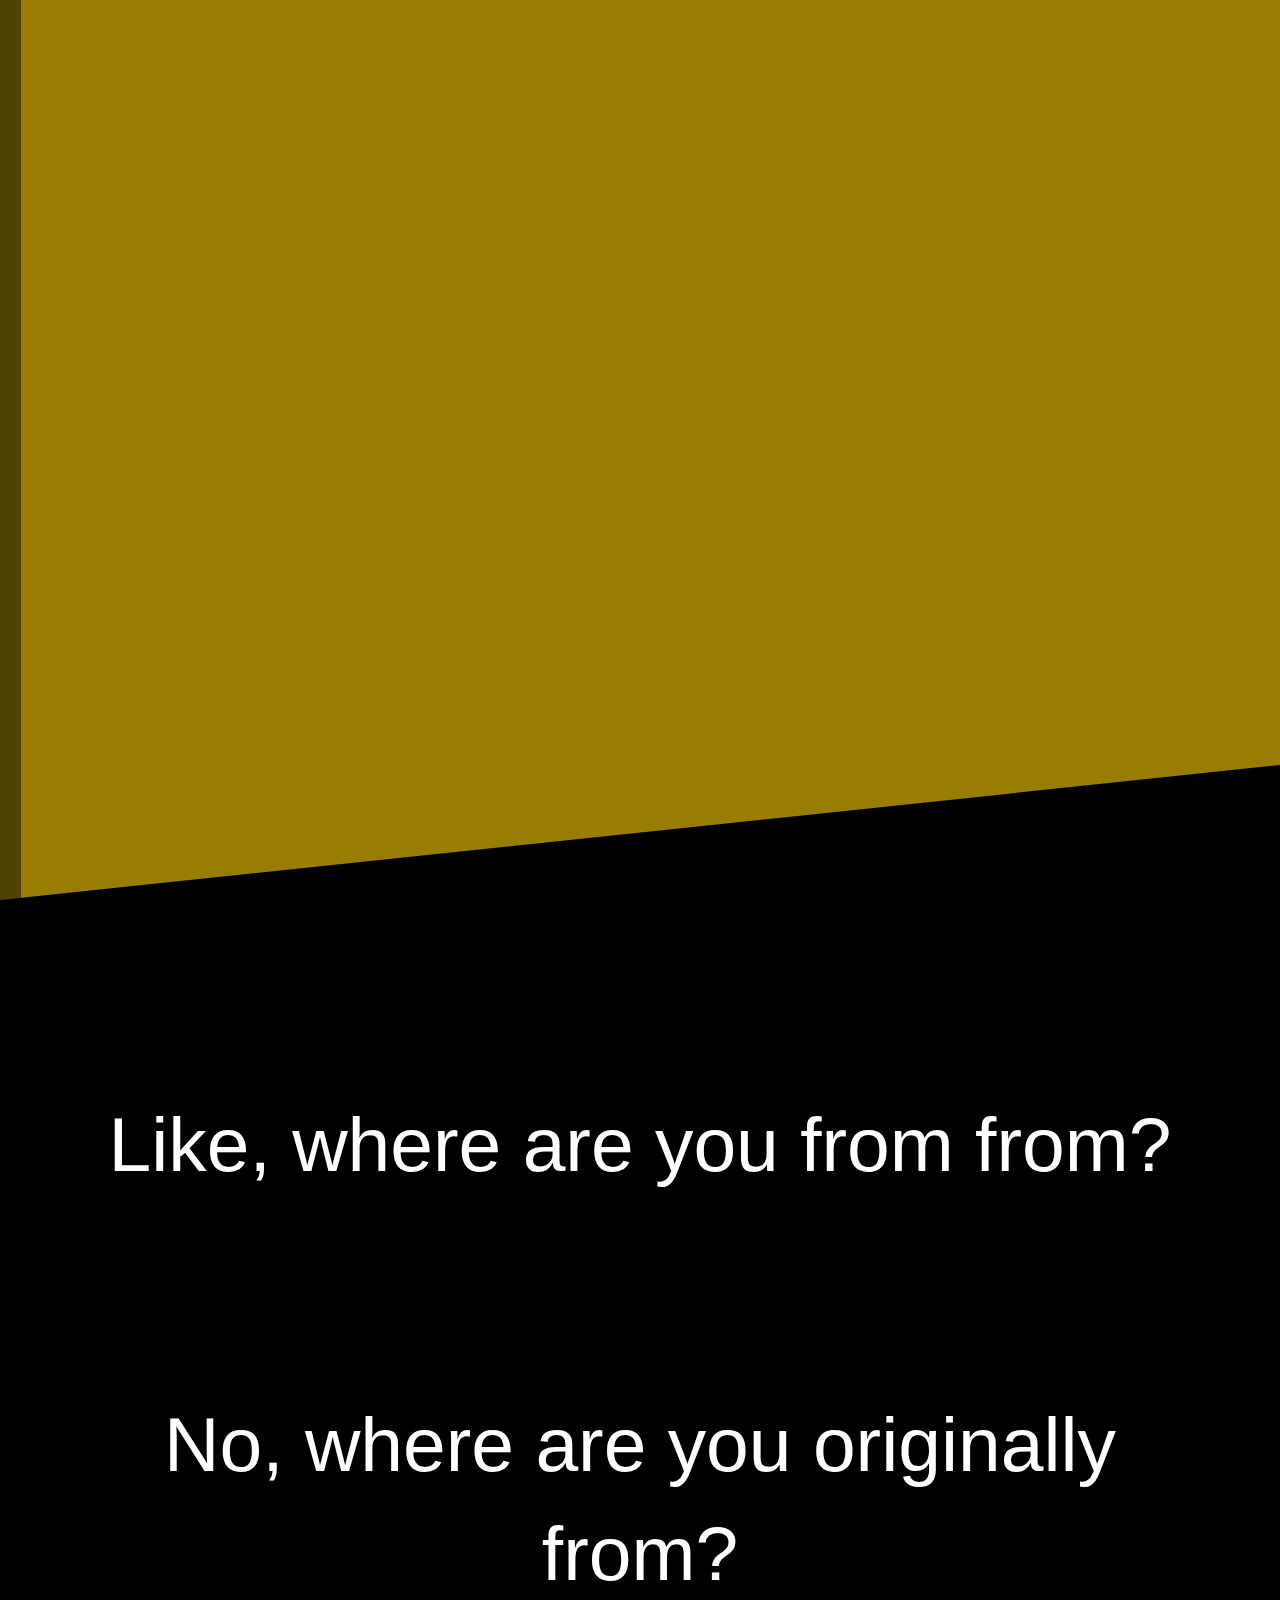
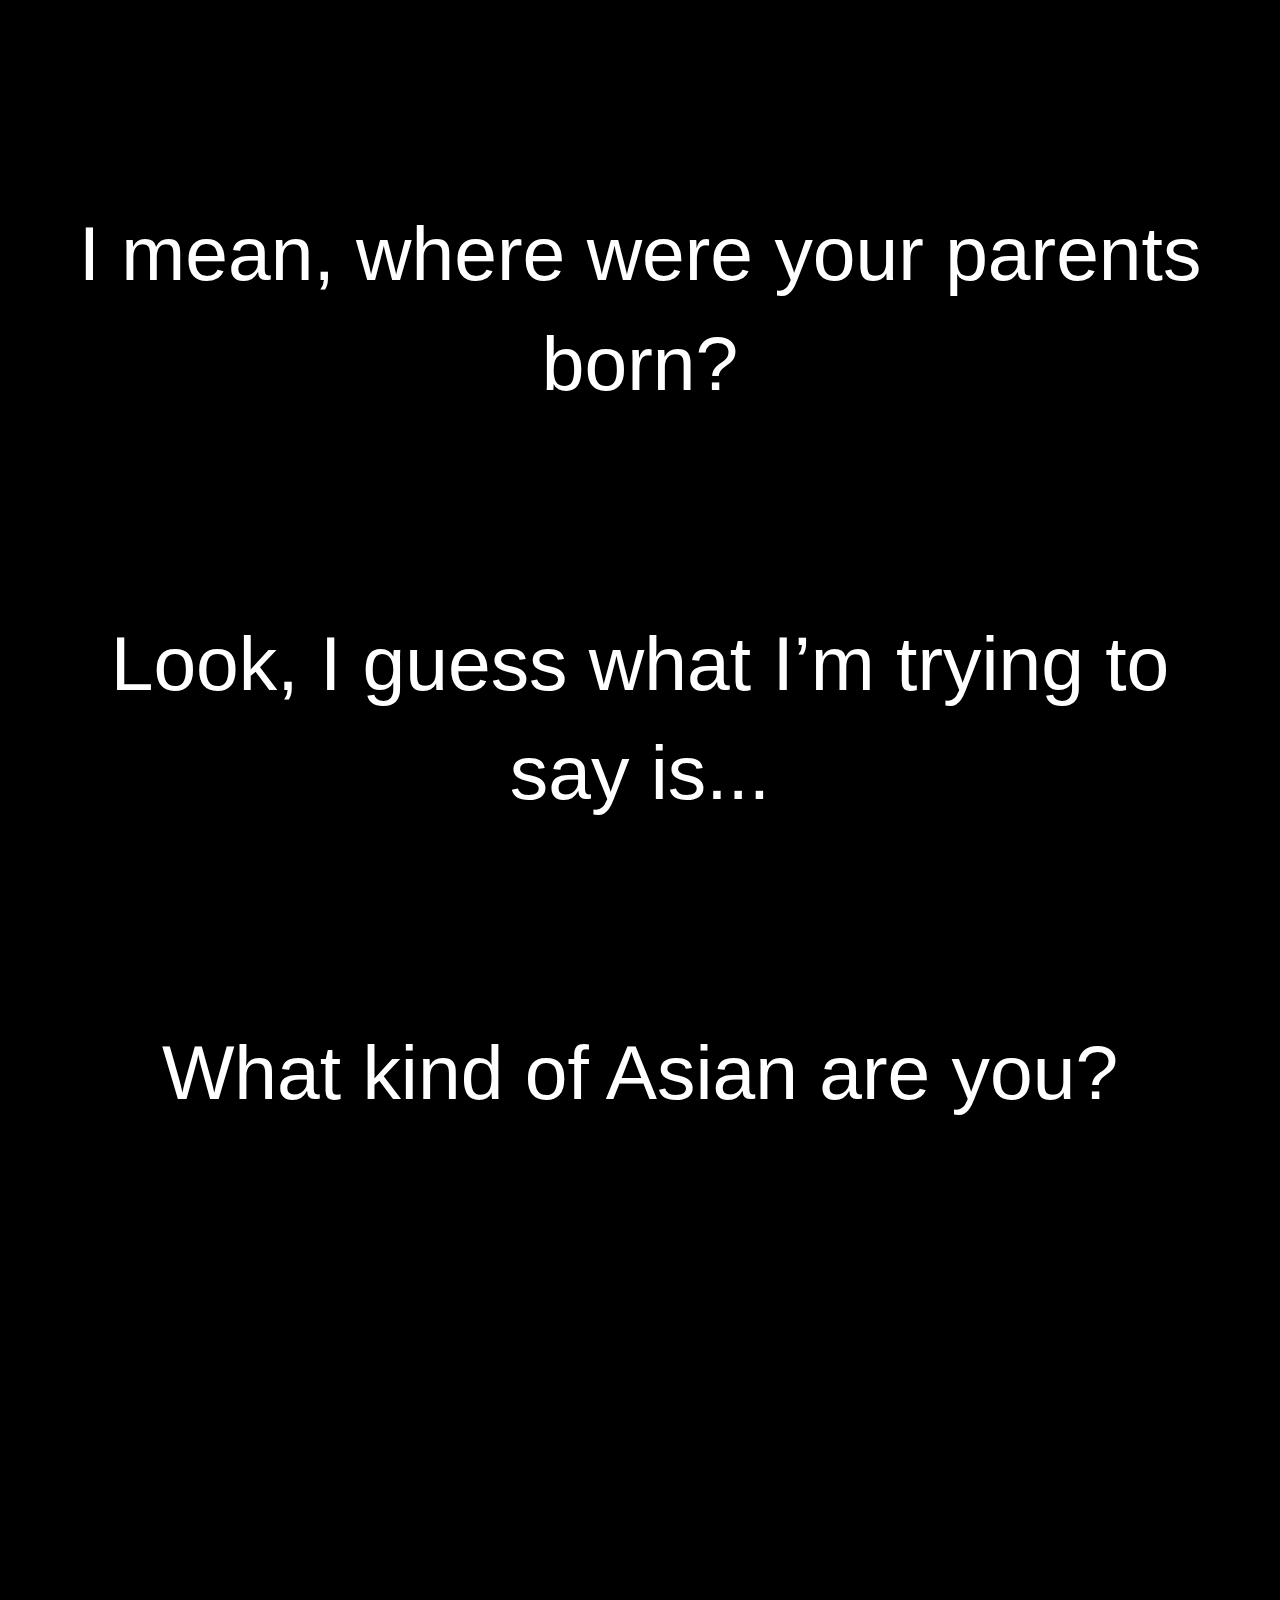
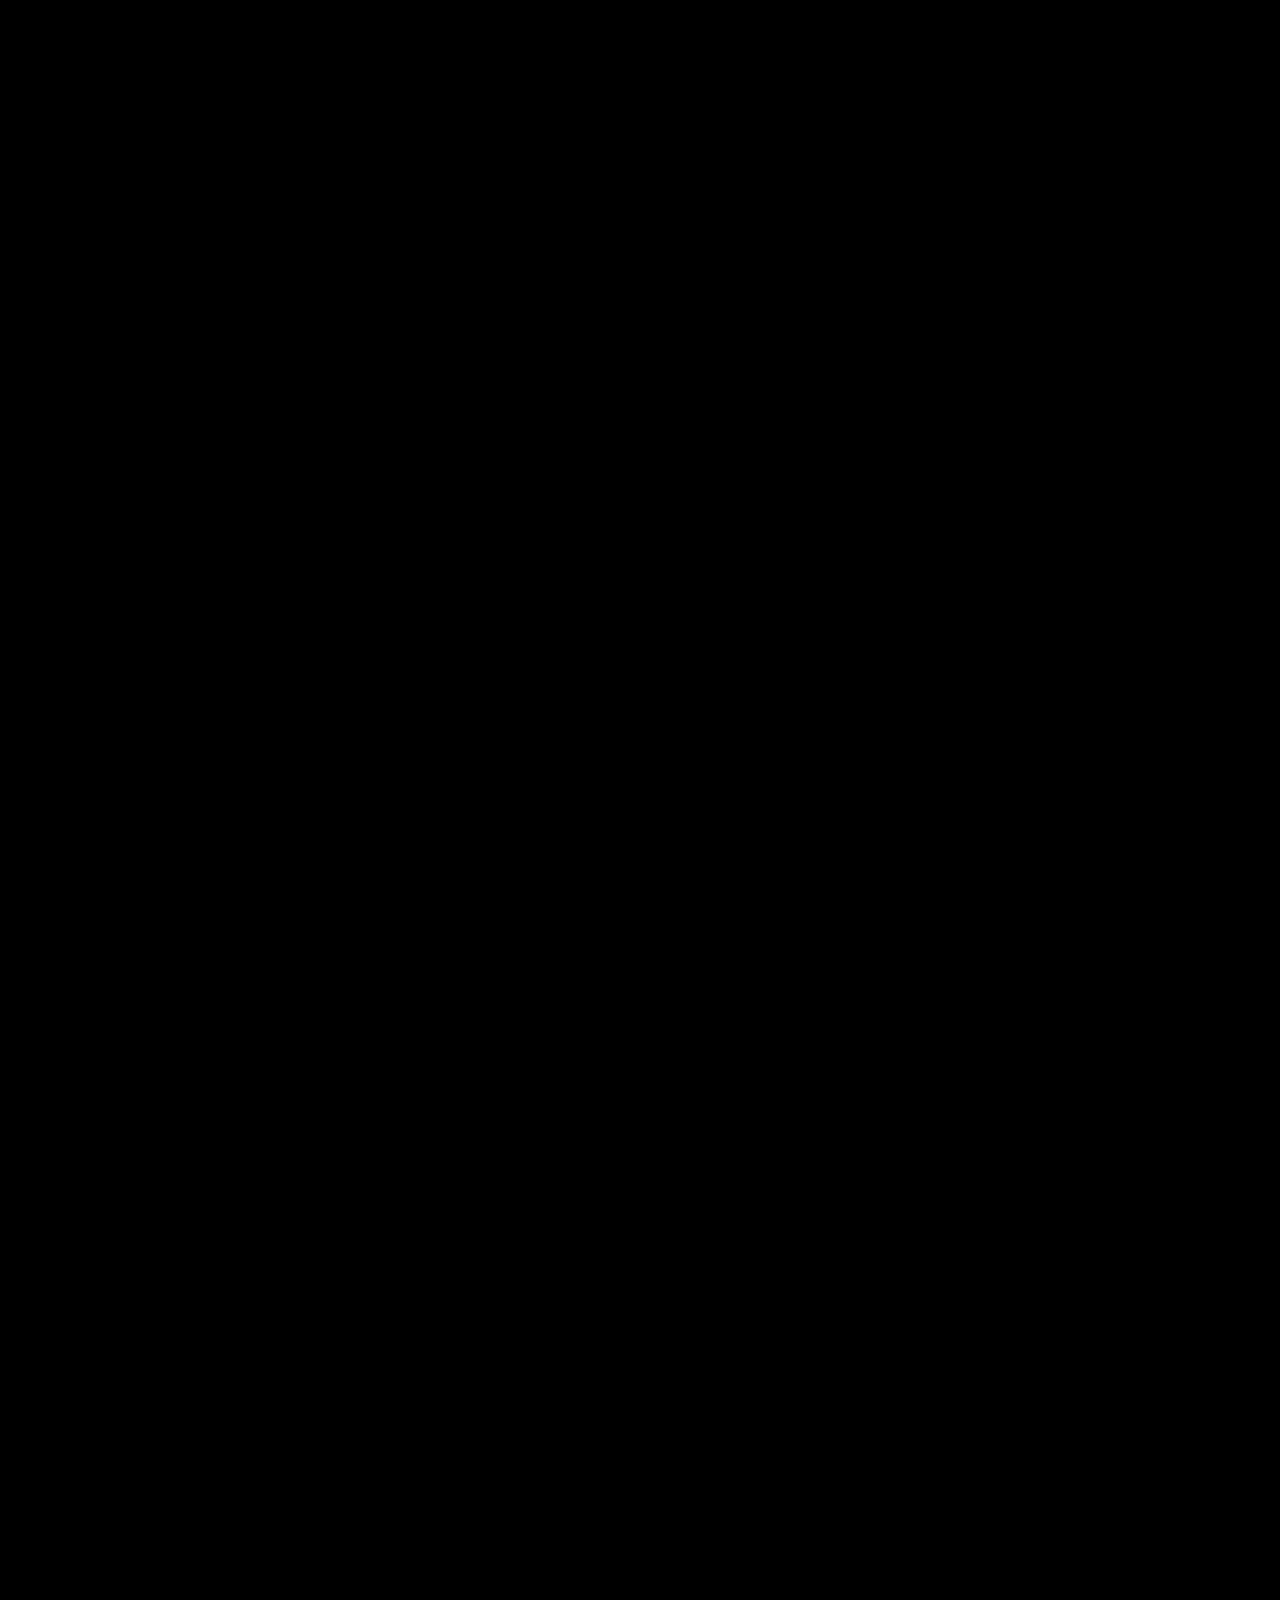
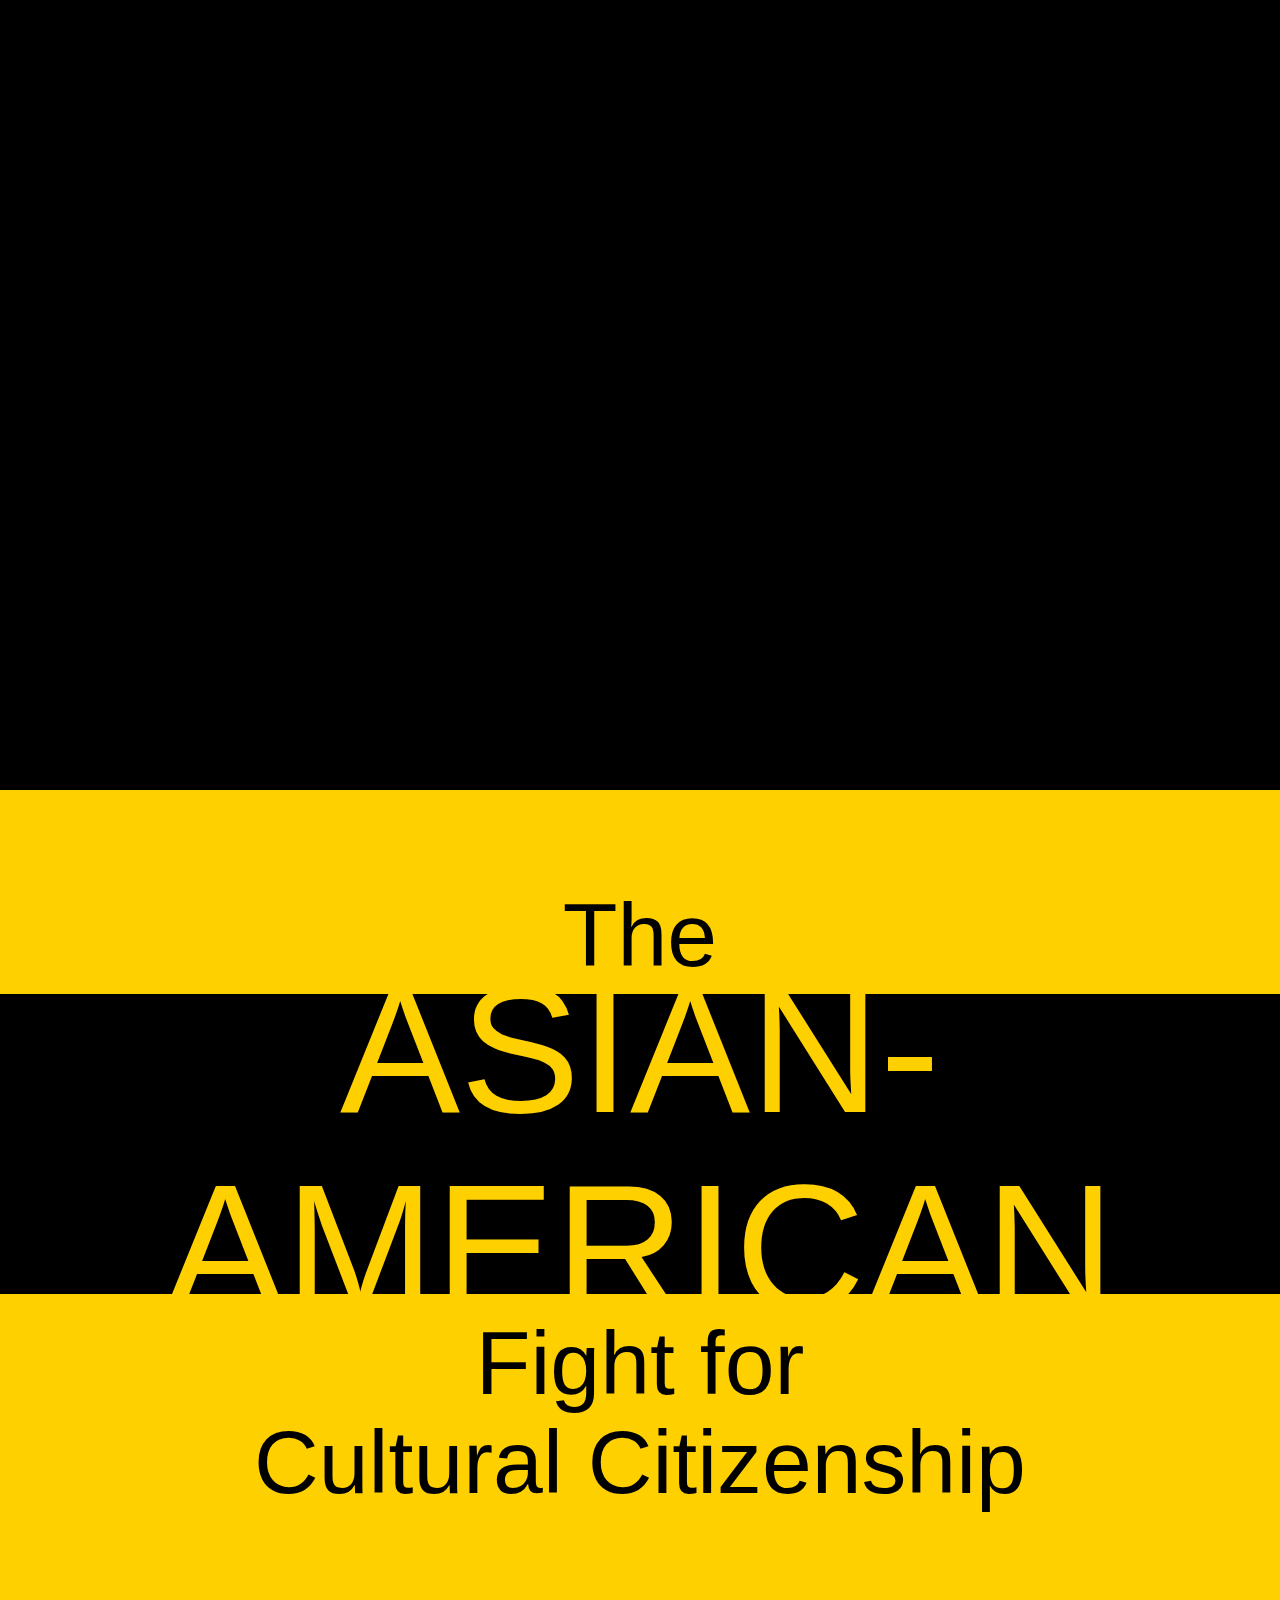
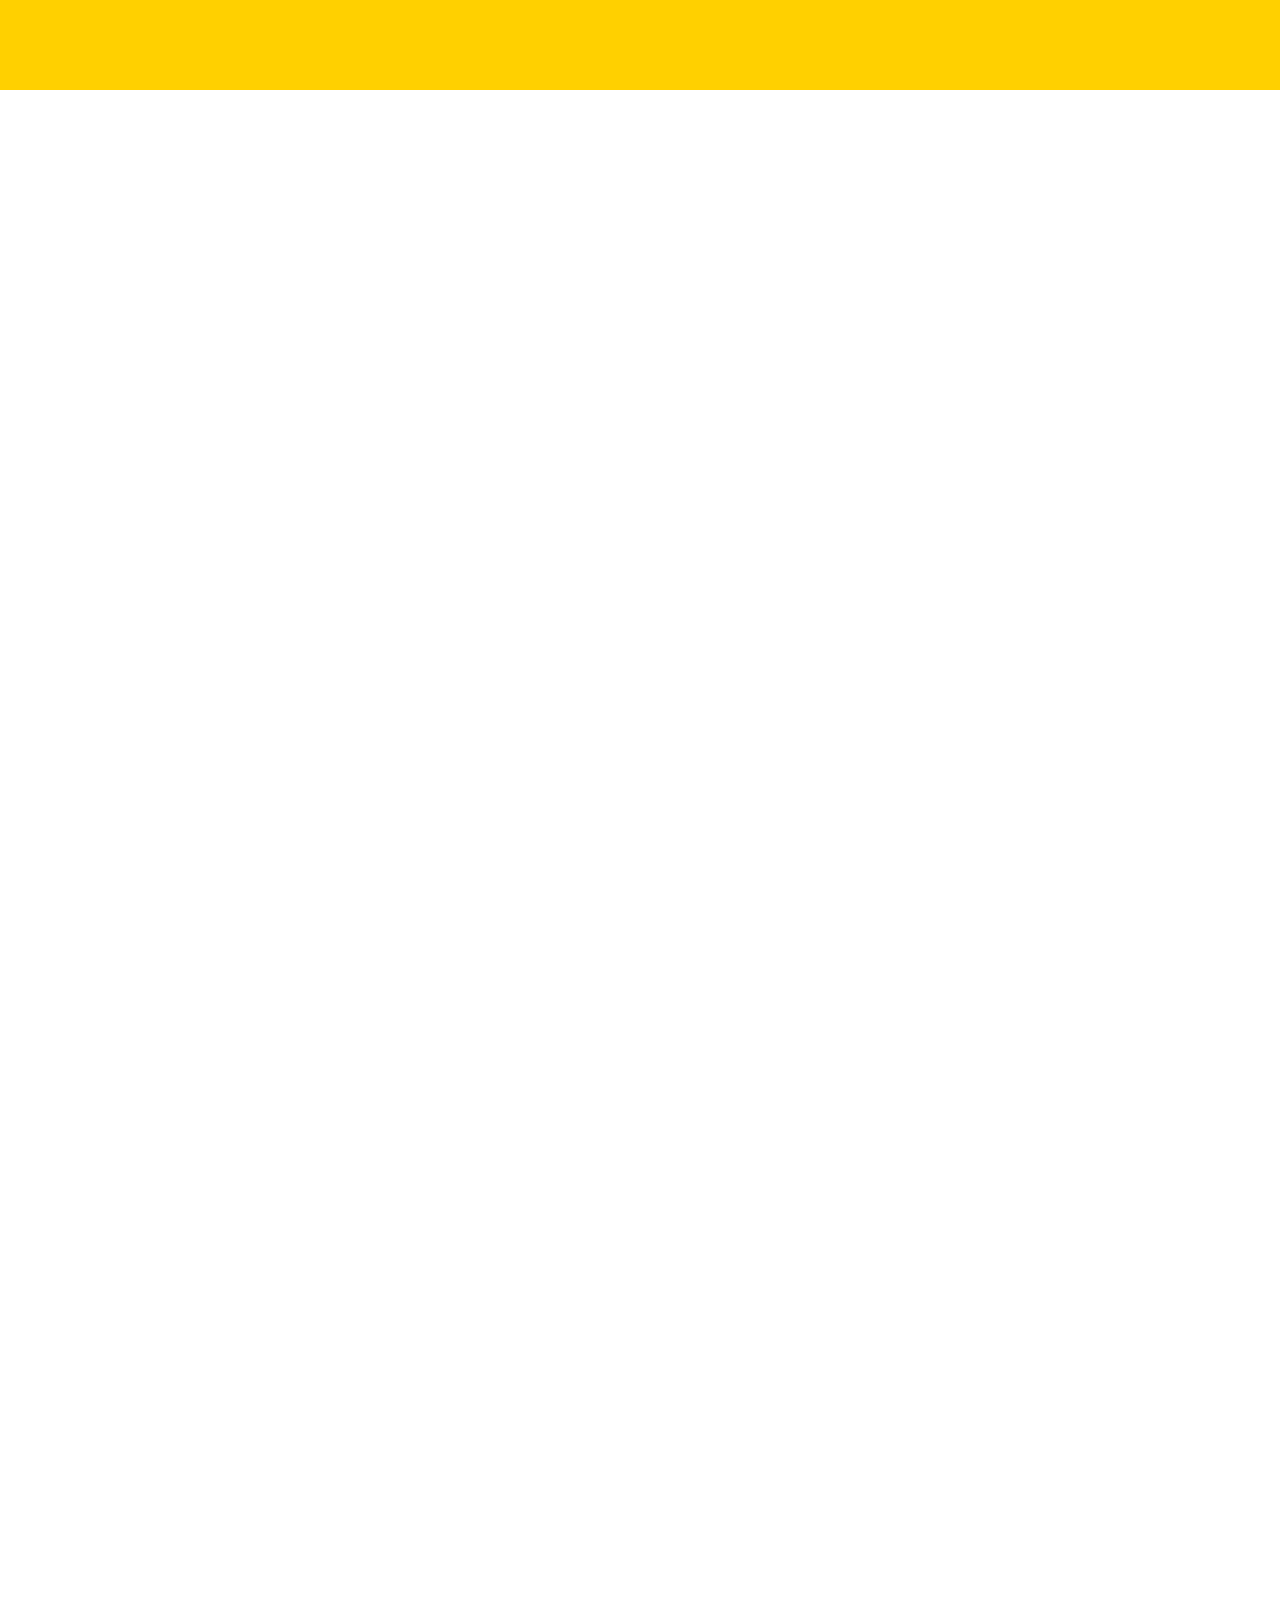
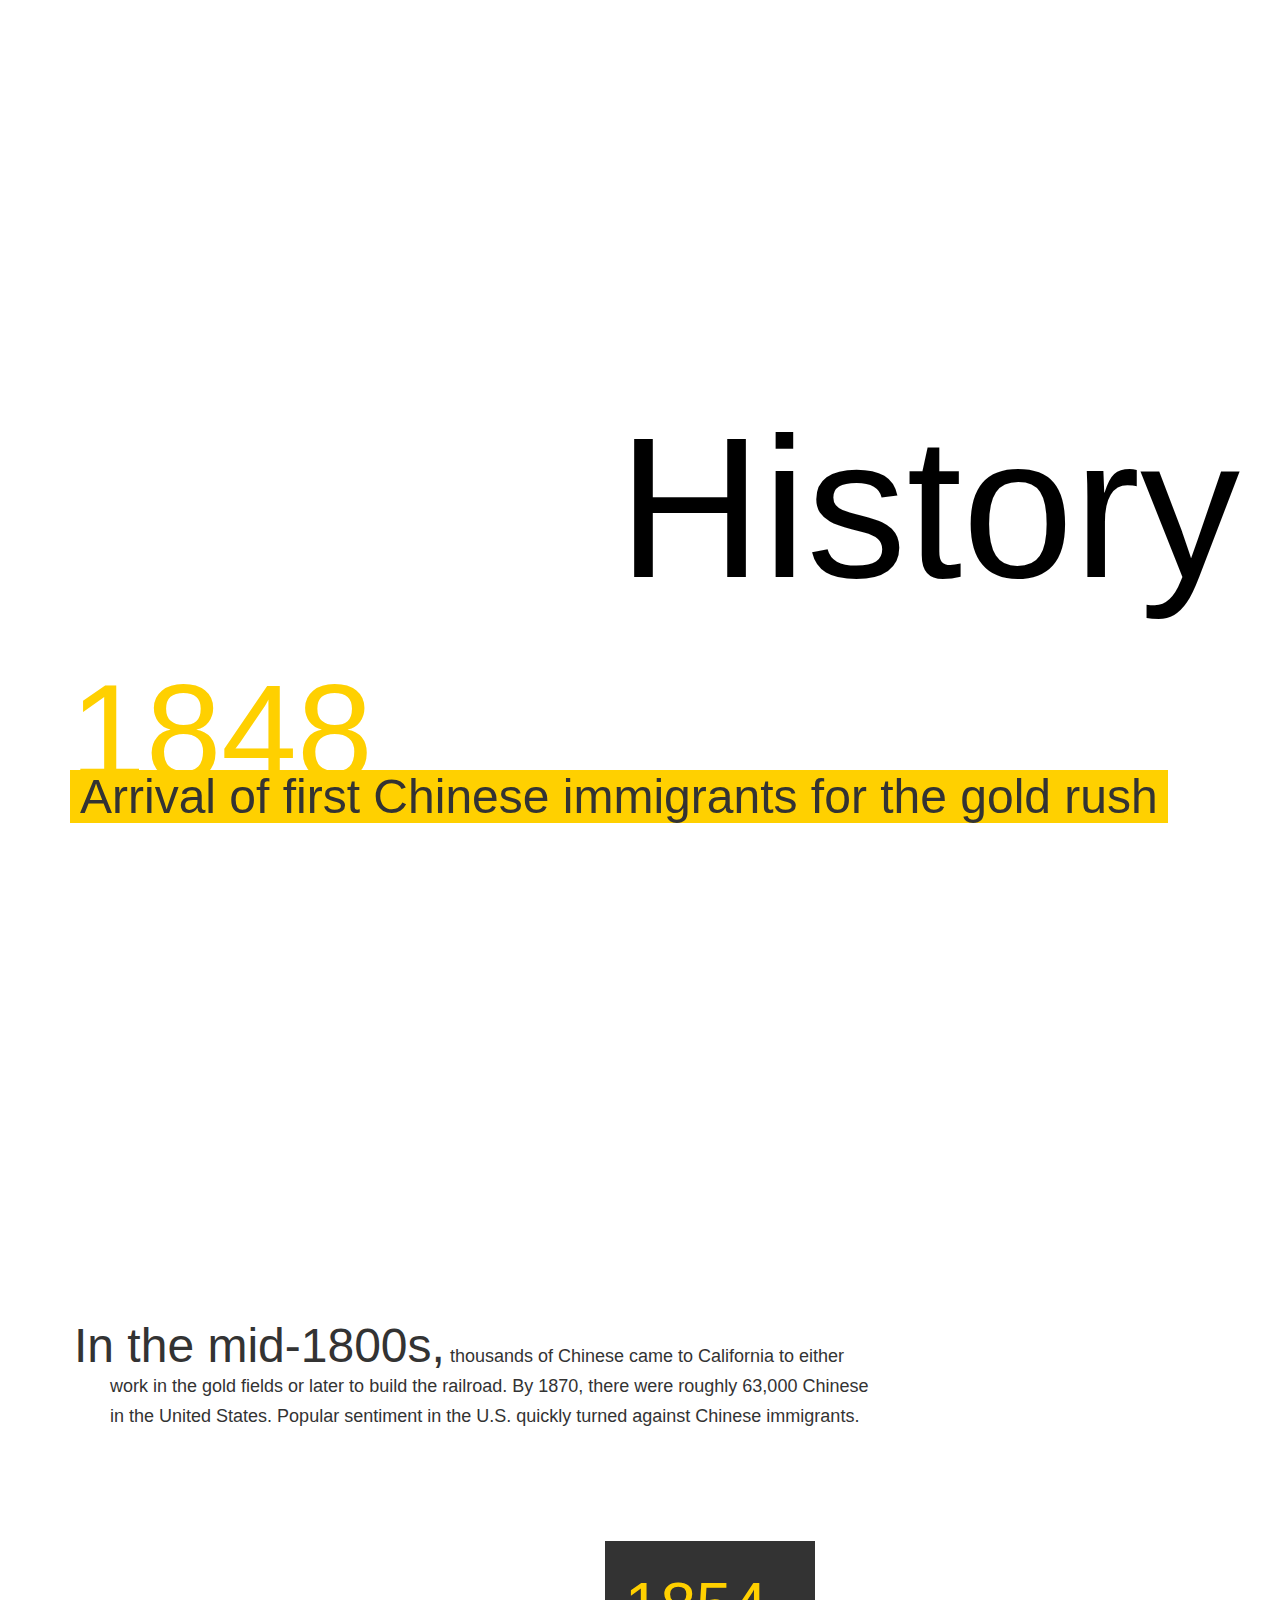
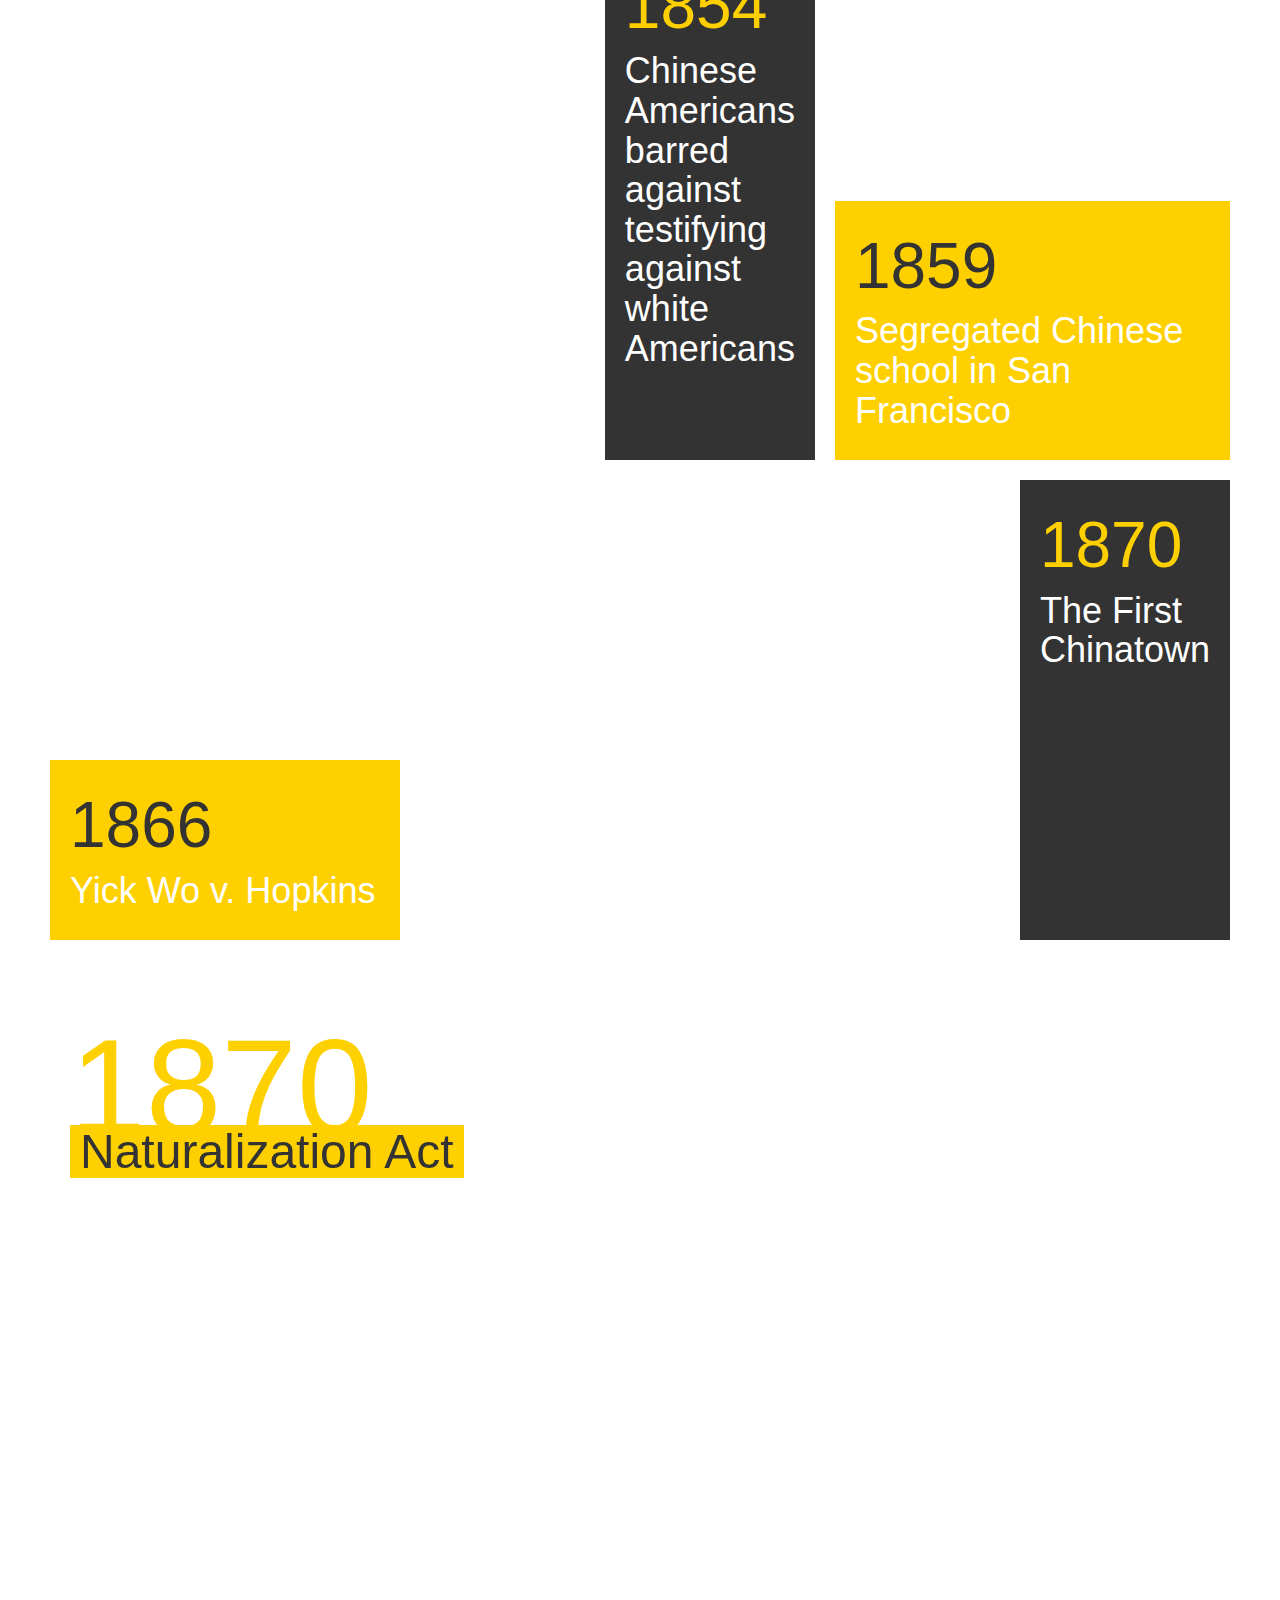
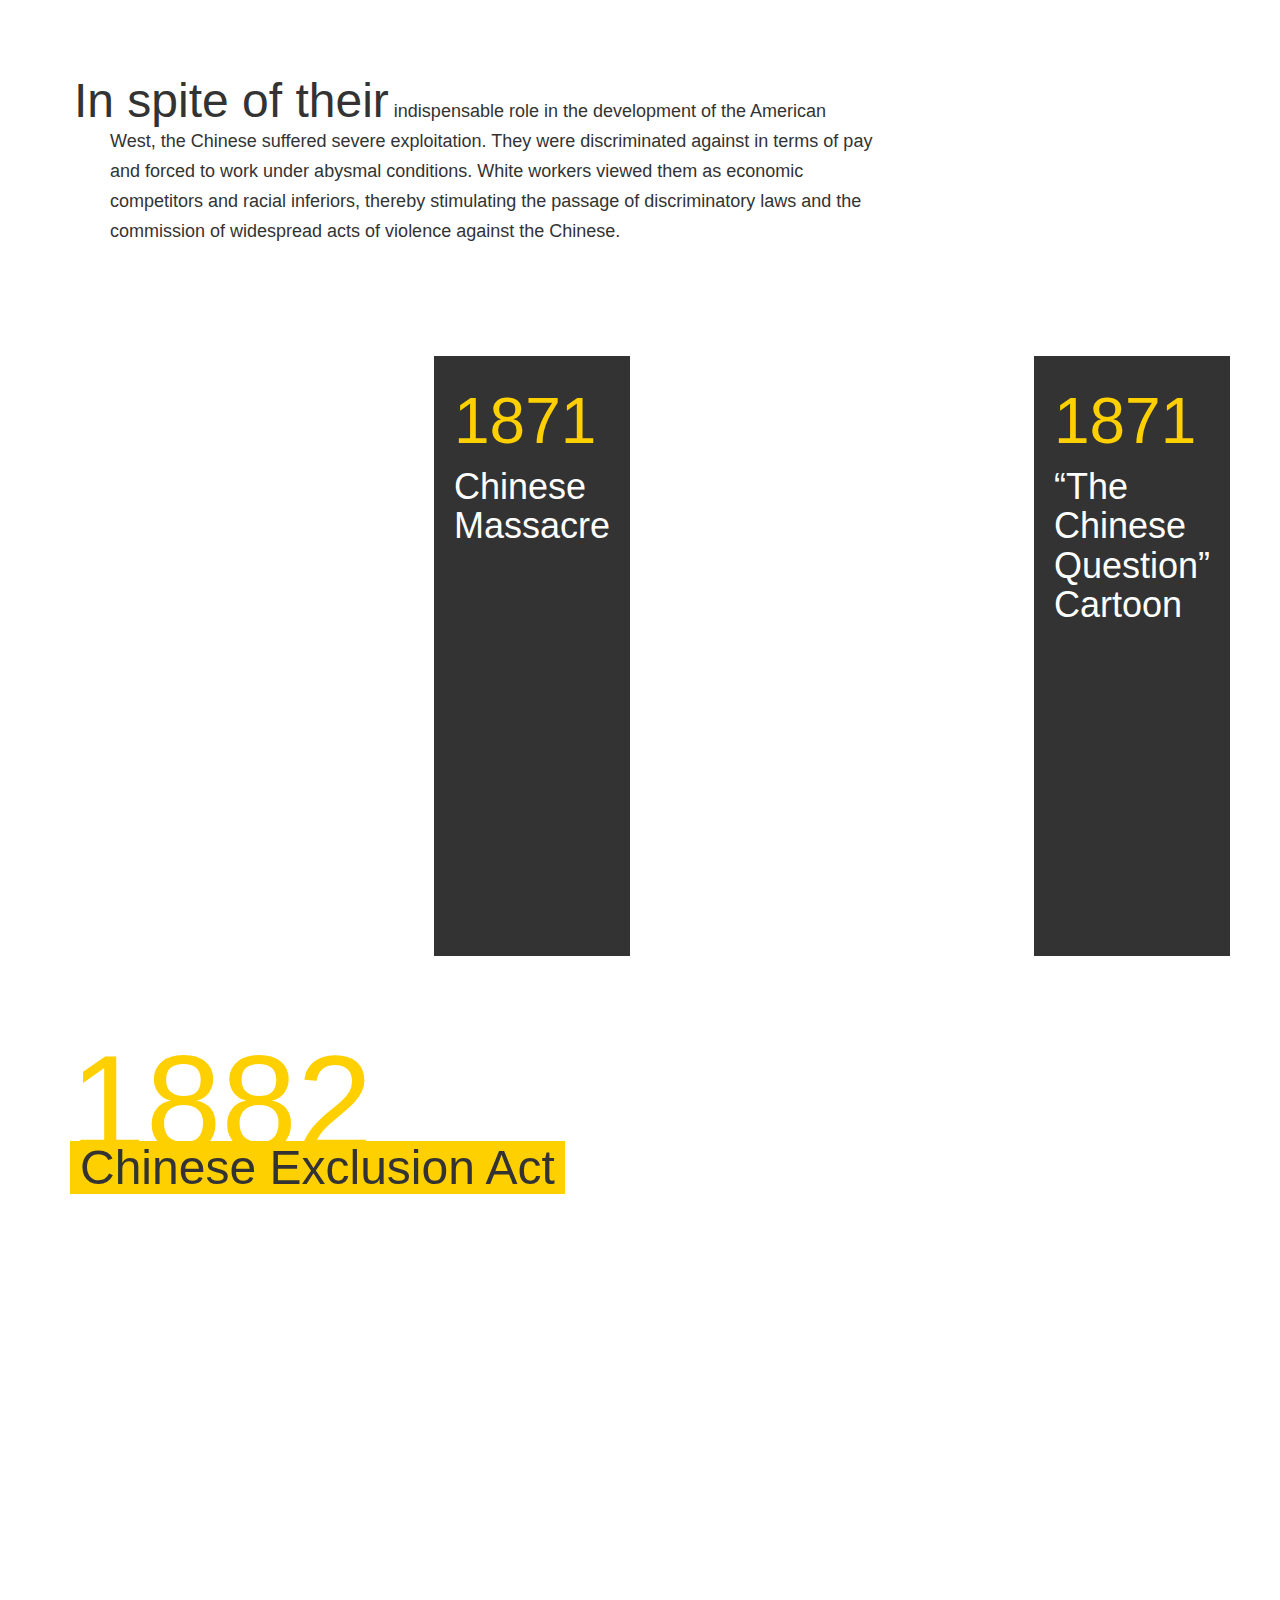
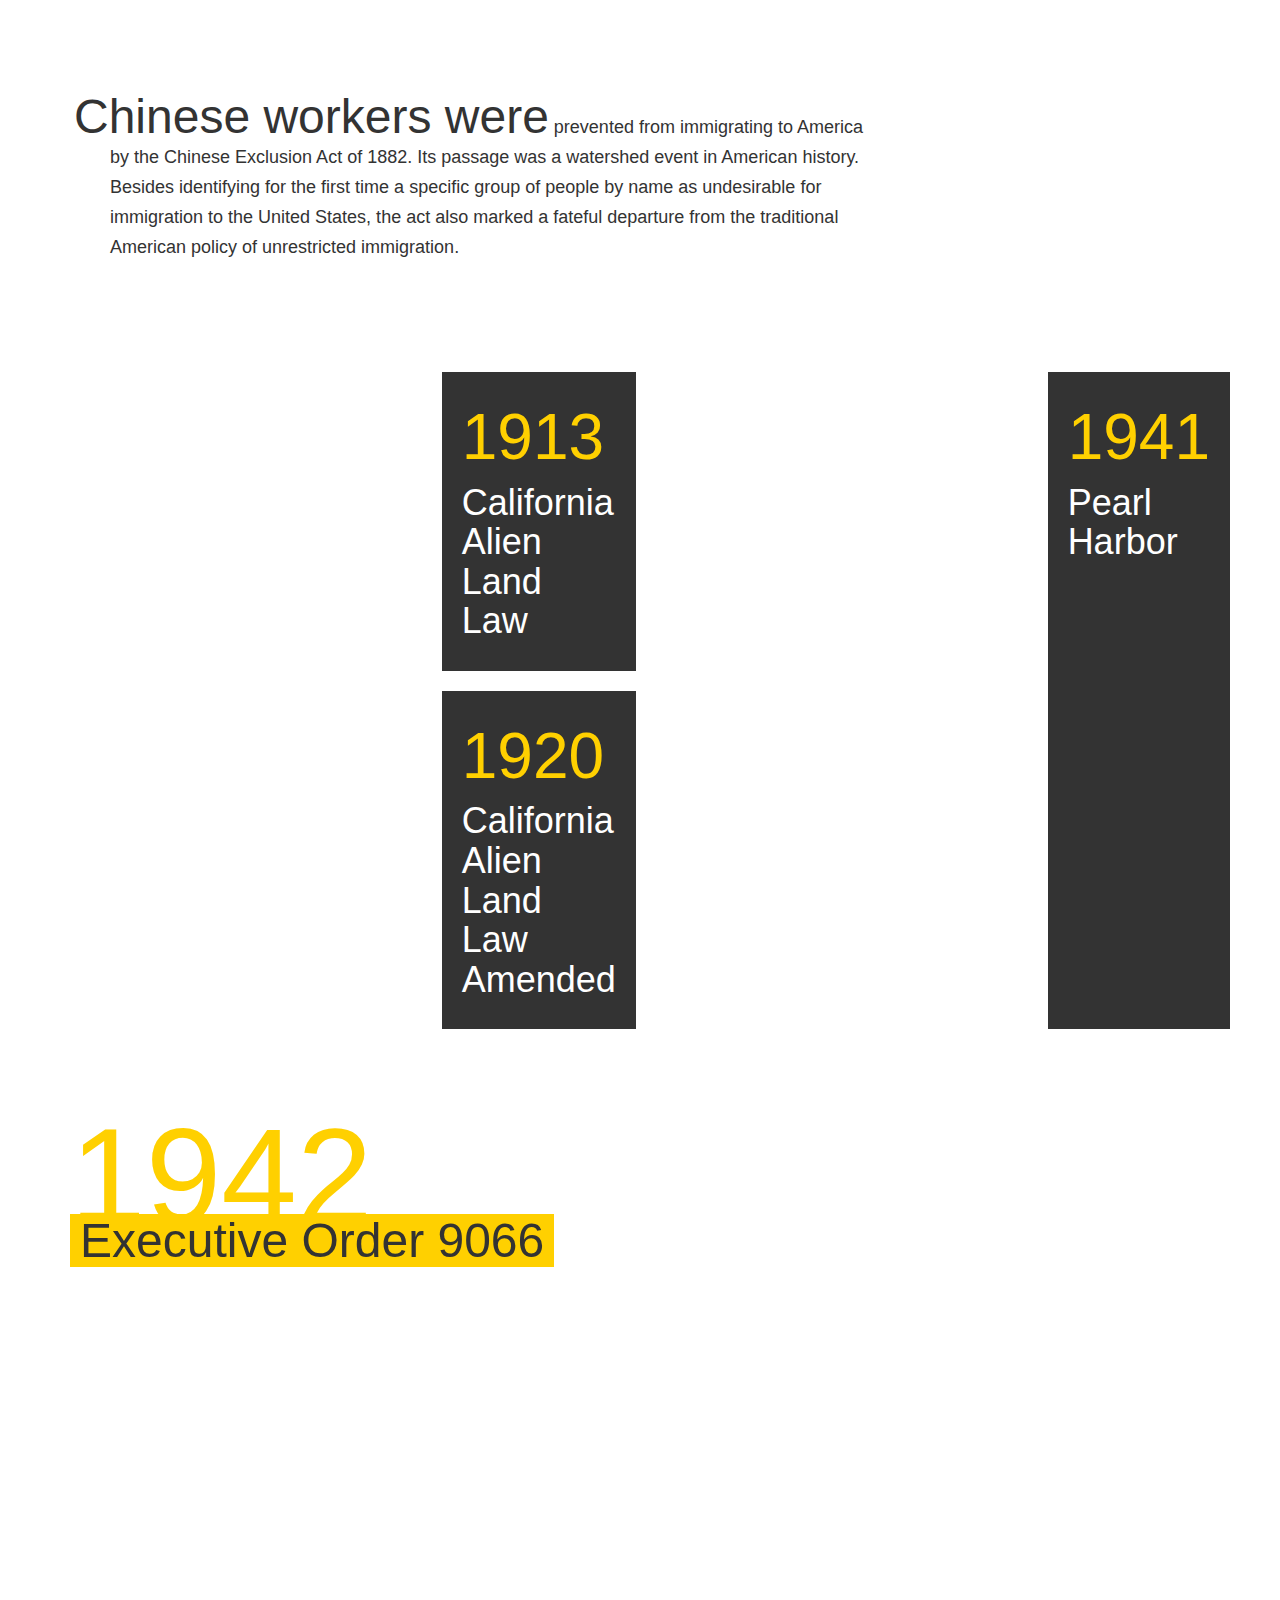
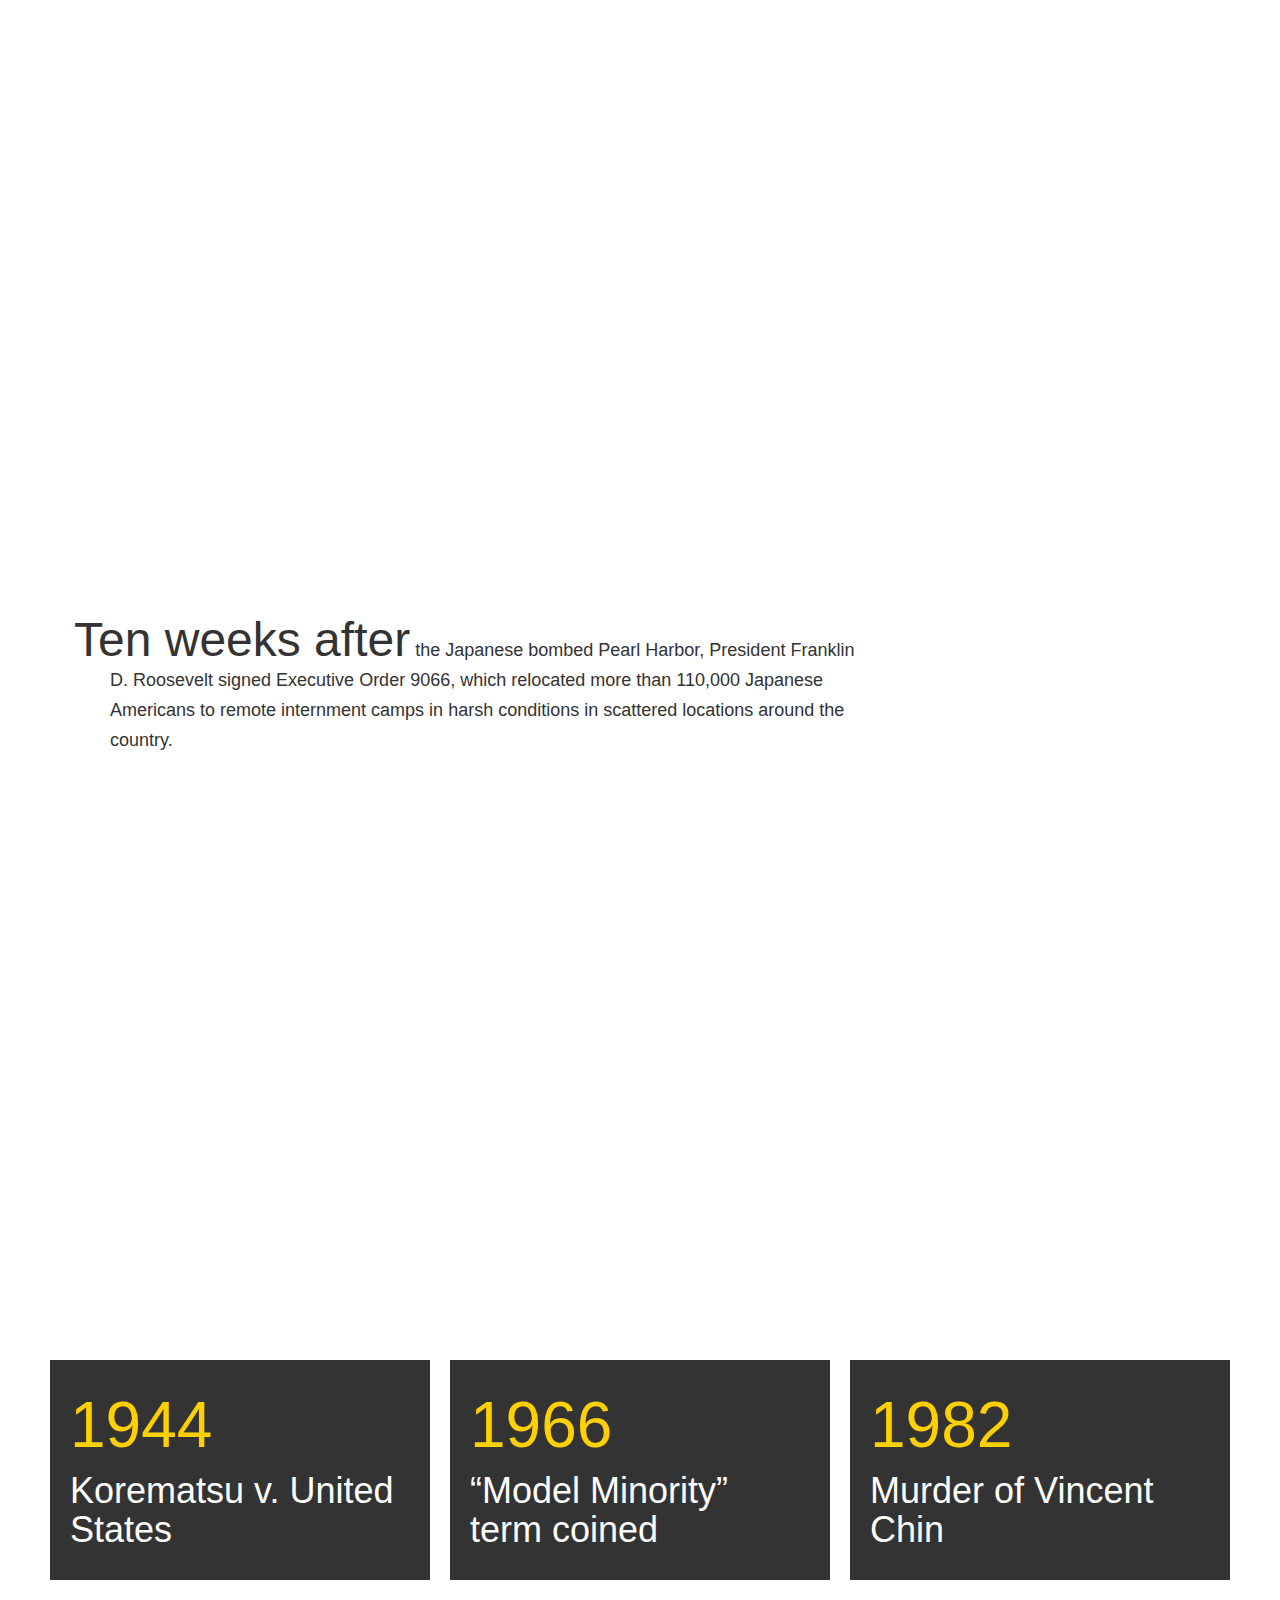
==== commit 3f9b91fa: "Some reorganizing with regards to nav" ====
--- a/index.html
+++ b/index.html
@@ -23,6 +23,8 @@
     <link rel="stylesheet" href="https://maxcdn.bootstrapcdn.com/bootstrap/3.3.7/css/bootstrap-theme.min.css" integrity="sha384-rHyoN1iRsVXV4nD0JutlnGaslCJuC7uwjduW9SVrLvRYooPp2bWYgmgJQIXwl/Sp" crossorigin="anonymous">
 
     <link href="css/style.css" rel="stylesheet">
+    <!--    <link href="css/nav.css" rel="stylesheet">-->
+    <link href="css/nav-trial.css" rel="stylesheet">
     <link href="css/questions.css" rel="stylesheet">
     <link href="css/history.css" rel="stylesheet">
     <link href="css/stereotypes.css" rel="stylesheet">
@@ -166,7 +168,7 @@
                             </div>
                             <div class="scrollme animateme" data-when="span" data-from="0.5" data-to="0" data-opacity="0" data-translatex="-200">
                                 <p>
-                                    Look, I guess what I'm trying to say is...
+                                    Look, I guess what I’m trying to say is...
                                 </p>
                             </div>
                             <div class="scrollme animateme" data-when="span" data-from="0.75" data-to="0" data-opacity="0">
@@ -364,16 +366,16 @@
                     <div class="timeline_img timeline2_img2">
                         <div class="timeline_caption">
                             <p>
-                                <strong>This Harper's Weekly cartoon</strong> by Thomas Nast defends Chinese immigrants against the fierce prejudice and discrimination which they faced in late-nineteenth-century America.<br />
+                                <strong>This Harper’s Weekly cartoon</strong> by Thomas Nast defends Chinese immigrants against the fierce prejudice and discrimination which they faced in late-nineteenth-century America.<br />
                                 <a href="http://www.harpweek.com/09Cartoon/BrowseByDateCartoon.asp?Month=February&Date=18" target="_blank">
-                                    Harper's Weekly
+                                    Harper’s Weekly
                                 </a>
                             </p>
                         </div>
                     </div>
                     <div class="timeline_textbox timeline2_text2">
                         <h5>1871</h5>
-                        <h6>"The Chinese Question" Cartoon</h6>
+                        <h6>“The Chinese Question” Cartoon</h6>
                     </div>
                 </div>
                 <div class="col-xs-12 history_box">
@@ -466,7 +468,7 @@
                     <div class="timeline_img timeline4_img2">
                         <div class="timeline_caption">
                             <p>
-                                The term "model minority" was coined in 1966 by sociologist William Petersen in an article he wrote for <span class="italic">The New York Times Magazine</span> entitled "Success story: Japanese American style."<br />
+                                The term <strong>“model minority”</strong> was coined in 1966 by sociologist William Petersen in an article he wrote for <span class="italic">The New York Times Magazine</span> entitled “Success story: Japanese American style.”<br />
                                 <a href="https://en.wikipedia.org/wiki/Model_minority" target="_blank">
                                         Wikipedia
                                 </a>
@@ -475,12 +477,12 @@
                     </div>
                     <div class="timeline_textbox timeline4_text2">
                         <h5>1966</h5>
-                        <h6>"Model Minority" term coined</h6>
+                        <h6>“Model Minority” term coined</h6>
                     </div>
                     <div class="timeline_img timeline4_img3">
                         <div class="timeline_caption">
                             <p>
-                                Vincent Chin was a Chinese American man who was beaten to death in Detroit, allegedly after receiving racially charged comments regarding layoffs in Detroit's auto industry.<br />
+                                <strong>Vincent Chin</strong> was a Chinese American man who was beaten to death in Detroit, allegedly after receiving racially charged comments regarding layoffs in Detroit’s auto industry.<br />
                                 <a href="https://en.wikipedia.org/wiki/Model_minority" target="_blank">
                                     Wikipedia
                                 </a>
@@ -501,7 +503,7 @@
                         So where do we stand now?
                     </h2>
                     <h3>
-                        American society continues to perceive Asian Americans as the <span class="highlight">"other."</span>
+                        American society continues to perceive Asian Americans as the <span class="highlight">“other.”</span>
                     </h3>
                     <h3>
                         Asian culture is frequently warped to suit the narrative of a white protagonist, and while Asians are seldom championed in American media, in those rare instances, their portrayals are often problematic.
@@ -655,7 +657,7 @@
                                     <small>
                                         As seen here:
                                         <a href="http://reappropriate.co/2010/10/brenda-songs-crazed-hypersexualized-asian-female-stereotype-in-the-social-network/" target="_blank">
-                                            Brenda Song's Crazed Hypersexualized Asian Female Stereotype in the Social Network
+                                            Brenda Song’s Crazed Hypersexualized Asian Female Stereotype in the Social Network
                                         </a>
                                     </small>
                                 </p>
@@ -699,7 +701,7 @@
                             </div>
                             <div class="fact">
                                 <div>
-                                    <p class="fact_p">“The term "Asian American" is preferable to "Oriental," which connotes rugs, spices, and other objects of western colonialism in Asia rather than people. The "Orient," after all, is a concept generated by the colonial experience. In contrast, <span>the continent of Asia is an actual geographic location from which many people in the United States trace their origins.</span>”</p>
+                                    <p class="fact_p">“The term ‘Asian American’ is preferable to ‘Oriental’, which connotes rugs, spices, and other objects of western colonialism in Asia rather than people. The ‘Orient,’ after all, is a concept generated by the colonial experience. In contrast, <span>the continent of Asia is an actual geographic location from which many people in the United States trace their origins.</span>”</p>
                                     <p class="attribution">— Peter N. Kiang, <span>Asia Society</span></p>
                                 </div>
                             </div>
@@ -717,7 +719,7 @@
                             </div>
                             <div class="fact">
                                 <div>
-                                    <p class="fact_p">“We have rich histories of political and social activism and have shown our support for various movements. <span>It's time we honor that legacy and demand that American politicians work for us, too.</span>”</p>
+                                    <p class="fact_p">“We have rich histories of political and social activism and have shown our support for various movements. <span>It’s time we honor that legacy and demand that American politicians work for us, too.</span>”</p>
                                     <p class="attribution">
                                         — Madhuri Sathish,<span> Writer for Bustle</span>
                                     </p>
@@ -731,7 +733,7 @@
                                         Well, yes and no.
                                     </p>
                                     <p>
-                                        Let's look at the facts.
+                                        Let’s look at the facts.
                                     </p>
                                 </div>
                             </div>
@@ -797,7 +799,7 @@
                         We are not your model minority and we deserve to be heard.
                     </h3>
                     <h3>
-                        Here's a few amazing Asian Americans to follow and support:
+                        Here’s a few amazing Asian Americans to follow and support:
                     </h3>
                     <div class="row support_profile">
                         <div class="col-xs-12 col-sm-8">
--- a/css/style.css
+++ b/css/style.css
@@ -146,244 +146,6 @@
 
 div#parallax-bg-3 div:nth-child(6) {
     top: 50vh;
-}
-
-
-/*****************************************/
-
-html * {
-    -webkit-font-smoothing: antialiased;
-    -moz-osx-font-smoothing: grayscale;
-}
-
-ol,
-ul {
-    list-style: none;
-}
-
-
-/*** Meklit ***/
-
-.nav {
-    position: relative;
-    width: 10em;
-}
-
-.nav__item {
-    line-height: 1.2;
-    position: relative;
-    display: block;
-    margin: 0;
-    padding: 0;
-    letter-spacing: 0;
-    color: currentColor;
-    border: 0;
-    background: none;
-    -webkit-tap-highlight-color: rgba(0, 0, 0, 0);
-}
-
-.nav__item:focus {
-    outline: none;
-}
-
-#Meklit {
-    position: fixed;
-    z-index: 50;
-}
-
-.nav--meklit {
-    position: absolute;
-    top: 0;
-    left: 0;
-    display: -webkit-flex;
-    display: flex;
-    -webkit-flex-direction: column;
-    flex-direction: column;
-    -webkit-align-content: stretch;
-    align-content: stretch;
-    height: 100vh;
-    margin: 0;
-}
-
-.nav--meklit .nav__item {
-    -webkit-flex: 1;
-    flex: 1;
-    width: 10em;
-    height: 100%;
-    -webkit-transition: all 0.4s ease-in-out;
-    -moz-transition: all 0.4s ease-in-out;
-    -o-transition: all 0.4s ease-in-out;
-    -ms-transition: all 0.4s ease-in-out;
-    transition: all 0.4s ease-in-out;
-}
-
-.nav--meklit .nav__item::before {
-    content: '';
-    position: absolute;
-    top: 0;
-    left: 0;
-    width: 100%;
-    height: 100%;
-    opacity: 0.5;
-    background: #141417;
-    -webkit-transform: scale3d(0.15, 1, 1);
-    transform: scale3d(0.15, 1, 1);
-    -webkit-transform-origin: 0% 50%;
-    transform-origin: 0% 50%;
-    -webkit-transition: -webkit-transform 0.5s, opacity 0.5s;
-    transition: transform 0.5s, opacity 0.5s;
-    -webkit-transition-timing-function: cubic-bezier(0.2, 1, 0.3, 1);
-    transition-timing-function: cubic-bezier(0.2, 1, 0.3, 1);
-}
-
-.nav--meklit .nav__item:nth-child(odd)::before {
-    background: #0a0a0c;
-}
-
-.nav--meklit .nav__item:hover::before {
-    opacity: 1;
-    -webkit-transform: scale3d(1, 1, 1);
-    transform: scale3d(1, 1, 1);
-}
-
-
-/*new*/
-
-.nav--meklit .nav__item:hover .nav__item-title span {
-    -webkit-transform: translate3d(0, 0, 0);
-    transform: translate3d(0, 0, 0);
-}
-
-
-/**/
-
-.section#Meklit .nav--meklit .nav__item--current::before {
-    background: #ff4d3b;
-    color: black;
-}
-
-.nav--meklit a {
-    height: 20%;
-    text-decoration: none;
-    color: white;
-}
-
-.nav--meklit .nav__item-title {
-    font-size: 2em;
-    font-weight: bold;
-    display: block;
-    overflow: hidden;
-    text-align: center;
-    white-space: nowrap;
-    pointer-events: none;
-    /*
-    -webkit-transform: rotate3d(0, 0, 1, -90deg);
-    transform: rotate3d(0, 0, 1, -90deg);
-*/
-}
-
-.nav--meklit .nav__item-title span {
-    font-family: 'Teko', sans-serif;
-    font-weight: 300;
-    display: block;
-    -webkit-transform: translate3d(0, 100%, 0);
-    transform: translate3d(0, 100%, 0);
-    -webkit-transition: -webkit-transform 0.5s;
-    transition: transform 0.5s;
-    -webkit-transition-timing-function: cubic-bezier(0.2, 1, 0.3, 1);
-    transition-timing-function: cubic-bezier(0.2, 1, 0.3, 1);
-}
-
-.section#Meklit {
-    background: #27272b;
-    color: #ff4d3b;
-    min-height: 510px;
-}
-
-#nav4 {
-    display: inline-block;
-}
-
-
-/* Move it (define the animation) */
-
-@-moz-keyframes scroll-left {
-    0% {
-        -moz-transform: translateX(100%);
-    }
-    100% {
-        -moz-transform: translateX(-100%);
-    }
-}
-
-@-webkit-keyframes scroll-left {
-    0% {
-        -webkit-transform: translateX(100%);
-    }
-    100% {
-        -webkit-transform: translateX(-100%);
-    }
-}
-
-@keyframes scroll-left {
-    0% {
-        -moz-transform: translateX(100%);
-        /* Browser bug fix */
-        -webkit-transform: translateX(100%);
-        /* Browser bug fix */
-        transform: translateX(100%);
-    }
-    100% {
-        -moz-transform: translateX(-100%);
-        /* Browser bug fix */
-        -webkit-transform: translateX(-100%);
-        /* Browser bug fix */
-        transform: translateX(-100%);
-    }
-}
-
-
-/* "The Asian-American Fight for Cultural Citizenship" */
-
-#title {
-    background-color: #FFD000;
-    height: 100vh;
-    width: 100%;
-    display: flex;
-    align-items: center;
-    justify-content: center;
-}
-
-#title div {
-    font-family: 'Teko', sans-serif;
-    width: 100%;
-    text-align: center;
-    margin: 0px;
-    color: black;
-    padding: 0px;
-}
-
-
-/*
-.title_box1 controls "The"
-.title_box1 controls "Asian-American"
-.title_box1 controls "Fight for Cultural Citizenship"
-*/
-
-.title_box1,
-.title_box2 {
-    display: flex;
-    align-items: center;
-    justify-content: center;
-}
-
-.title_box2 h2 {
-    text-transform: uppercase;
-    color: #FFD000;
-}
-
-.title_box3 {
-    background-color: #FFD000;
 }
 
 
@@ -470,6 +232,41 @@
     #title_container {
         /*    height: 300vh;*/
     }
+    /* "The Asian-American Fight for Cultural Citizenship" */
+    #title {
+        background-color: #FFD000;
+        height: 100vh;
+        width: 100%;
+        display: flex;
+        align-items: center;
+        justify-content: center;
+    }
+    #title div {
+        font-family: 'Teko', sans-serif;
+        width: 100%;
+        text-align: center;
+        margin: 0px;
+        color: black;
+        padding: 0px;
+    }
+    /*
+.title_box1 controls "The"
+.title_box1 controls "Asian-American"
+.title_box1 controls "Fight for Cultural Citizenship"
+*/
+    .title_box1,
+    .title_box2 {
+        display: flex;
+        align-items: center;
+        justify-content: center;
+    }
+    .title_box2 h2 {
+        text-transform: uppercase;
+        color: #FFD000;
+    }
+    .title_box3 {
+        background-color: #FFD000;
+    }
     /* VIDEO */
     .video_box {
         overflow: hidden;
--- a/css/nav.css
+++ b/css/nav.css
@@ -0,0 +1,190 @@
+html * {
+    -webkit-font-smoothing: antialiased;
+    -moz-osx-font-smoothing: grayscale;
+}
+
+ol,
+ul {
+    list-style: none;
+}
+
+
+/*** Meklit ***/
+
+.nav {
+    position: relative;
+    width: 10em;
+}
+
+.nav__item {
+    line-height: 1.2;
+    position: relative;
+    display: block;
+    margin: 0;
+    padding: 0;
+    letter-spacing: 0;
+    color: currentColor;
+    border: 0;
+    background: none;
+    -webkit-tap-highlight-color: rgba(0, 0, 0, 0);
+}
+
+.nav__item:focus {
+    outline: none;
+}
+
+#Meklit {
+    position: fixed;
+    z-index: 50;
+}
+
+.nav--meklit {
+    position: absolute;
+    top: 0;
+    left: 0;
+    display: -webkit-flex;
+    display: flex;
+    -webkit-flex-direction: column;
+    flex-direction: column;
+    -webkit-align-content: stretch;
+    align-content: stretch;
+    height: 100vh;
+    margin: 0;
+}
+
+.nav--meklit .nav__item {
+    -webkit-flex: 1;
+    flex: 1;
+    width: 10em;
+    height: 100%;
+    -webkit-transition: all 0.4s ease-in-out;
+    -moz-transition: all 0.4s ease-in-out;
+    -o-transition: all 0.4s ease-in-out;
+    -ms-transition: all 0.4s ease-in-out;
+    transition: all 0.4s ease-in-out;
+}
+
+.nav--meklit .nav__item::before {
+    content: '';
+    position: absolute;
+    top: 0;
+    left: 0;
+    width: 100%;
+    height: 100%;
+    opacity: 0.5;
+    background: #141417;
+    -webkit-transform: scale3d(0.15, 1, 1);
+    transform: scale3d(0.15, 1, 1);
+    -webkit-transform-origin: 0% 50%;
+    transform-origin: 0% 50%;
+    -webkit-transition: -webkit-transform 0.5s, opacity 0.5s;
+    transition: transform 0.5s, opacity 0.5s;
+    -webkit-transition-timing-function: cubic-bezier(0.2, 1, 0.3, 1);
+    transition-timing-function: cubic-bezier(0.2, 1, 0.3, 1);
+}
+
+.nav--meklit .nav__item:nth-child(odd)::before {
+    background: #0a0a0c;
+}
+
+.nav--meklit .nav__item:hover::before {
+    opacity: 1;
+    -webkit-transform: scale3d(1, 1, 1);
+    transform: scale3d(1, 1, 1);
+}
+
+
+/*new*/
+
+.nav--meklit .nav__item:hover .nav__item-title span {
+    -webkit-transform: translate3d(0, 0, 0);
+    transform: translate3d(0, 0, 0);
+}
+
+
+/**/
+
+.section#Meklit .nav--meklit .nav__item--current::before {
+    background: #ff4d3b;
+    color: black;
+}
+
+.nav--meklit a {
+    height: 20%;
+    text-decoration: none;
+    color: white;
+}
+
+.nav--meklit .nav__item-title {
+    font-size: 2em;
+    font-weight: bold;
+    display: block;
+    overflow: hidden;
+    text-align: center;
+    white-space: nowrap;
+    pointer-events: none;
+    /*
+    -webkit-transform: rotate3d(0, 0, 1, -90deg);
+    transform: rotate3d(0, 0, 1, -90deg);
+*/
+}
+
+.nav--meklit .nav__item-title span {
+    font-family: 'Teko', sans-serif;
+    font-weight: 300;
+    display: block;
+    -webkit-transform: translate3d(0, 100%, 0);
+    transform: translate3d(0, 100%, 0);
+    -webkit-transition: -webkit-transform 0.5s;
+    transition: transform 0.5s;
+    -webkit-transition-timing-function: cubic-bezier(0.2, 1, 0.3, 1);
+    transition-timing-function: cubic-bezier(0.2, 1, 0.3, 1);
+}
+
+.section#Meklit {
+    background: #27272b;
+    color: #ff4d3b;
+    min-height: 510px;
+}
+
+#nav4 {
+    display: inline-block;
+}
+
+
+/* Move it (define the animation) */
+
+@-moz-keyframes scroll-left {
+    0% {
+        -moz-transform: translateX(100%);
+    }
+    100% {
+        -moz-transform: translateX(-100%);
+    }
+}
+
+@-webkit-keyframes scroll-left {
+    0% {
+        -webkit-transform: translateX(100%);
+    }
+    100% {
+        -webkit-transform: translateX(-100%);
+    }
+}
+
+@keyframes scroll-left {
+    0% {
+        -moz-transform: translateX(100%);
+        /* Browser bug fix */
+        -webkit-transform: translateX(100%);
+        /* Browser bug fix */
+        transform: translateX(100%);
+    }
+    100% {
+        -moz-transform: translateX(-100%);
+        /* Browser bug fix */
+        -webkit-transform: translateX(-100%);
+        /* Browser bug fix */
+        transform: translateX(-100%);
+    }
+}
--- a/css/nav-trial.css
+++ b/css/nav-trial.css
@@ -0,0 +1,190 @@
+html * {
+    -webkit-font-smoothing: antialiased;
+    -moz-osx-font-smoothing: grayscale;
+}
+
+ol,
+ul {
+    list-style: none;
+}
+
+
+/*** Meklit ***/
+
+.nav {
+    position: relative;
+    /*    width: 100em;*/
+}
+
+.nav__item {
+    line-height: 1.2;
+    position: relative;
+    display: block;
+    margin: 0;
+    padding: 0;
+    letter-spacing: 0;
+    color: currentColor;
+    border: 0;
+    background: none;
+    -webkit-tap-highlight-color: rgba(0, 0, 0, 0);
+}
+
+.nav__item:focus {
+    outline: none;
+}
+
+#Meklit {
+    position: fixed;
+    z-index: 50;
+}
+
+.nav--meklit {
+    position: absolute;
+    top: 0;
+    left: 0;
+    display: -webkit-flex;
+    display: flex;
+    -webkit-flex-direction: column;
+    flex-direction: column;
+    -webkit-align-content: stretch;
+    align-content: stretch;
+    height: 100vh;
+    margin: 0;
+}
+
+.nav--meklit .nav__item {
+    -webkit-flex: 1;
+    flex: 1;
+    width: 10em;
+    height: 100%;
+    -webkit-transition: all 0.4s ease-in-out;
+    -moz-transition: all 0.4s ease-in-out;
+    -o-transition: all 0.4s ease-in-out;
+    -ms-transition: all 0.4s ease-in-out;
+    transition: all 0.4s ease-in-out;
+}
+
+.nav--meklit .nav__item::before {
+    content: '';
+    position: absolute;
+    top: 0;
+    left: 0;
+    width: 100%;
+    height: 100%;
+    opacity: 0.5;
+    background: #141417;
+    -webkit-transform: scale3d(0.15, 1, 1);
+    transform: scale3d(0.15, 1, 1);
+    -webkit-transform-origin: 0% 50%;
+    transform-origin: 0% 50%;
+    -webkit-transition: -webkit-transform 0.5s, opacity 0.5s;
+    transition: transform 0.5s, opacity 0.5s;
+    -webkit-transition-timing-function: cubic-bezier(0.2, 1, 0.3, 1);
+    transition-timing-function: cubic-bezier(0.2, 1, 0.3, 1);
+}
+
+.nav--meklit .nav__item:nth-child(odd)::before {
+    background: #0a0a0c;
+}
+
+.nav--meklit .nav__item:hover::before {
+    opacity: 1;
+    -webkit-transform: scale3d(1, 1, 1);
+    transform: scale3d(1, 1, 1);
+}
+
+
+/*new*/
+
+.nav--meklit .nav__item:hover .nav__item-title span {
+    -webkit-transform: translate3d(0, 0, 0);
+    transform: translate3d(0, 0, 0);
+}
+
+
+/**/
+
+.section#Meklit .nav--meklit .nav__item--current::before {
+    background: #ff4d3b;
+    color: black;
+}
+
+.nav--meklit a {
+    height: 20%;
+    text-decoration: none;
+    color: white;
+}
+
+.nav--meklit .nav__item-title {
+    font-size: 2em;
+    font-weight: bold;
+    display: block;
+    overflow: hidden;
+    text-align: center;
+    white-space: nowrap;
+    pointer-events: none;
+    /*
+    -webkit-transform: rotate3d(0, 0, 1, -90deg);
+    transform: rotate3d(0, 0, 1, -90deg);
+*/
+}
+
+.nav--meklit .nav__item-title span {
+    font-family: 'Teko', sans-serif;
+    font-weight: 300;
+    display: block;
+    -webkit-transform: translate3d(0, 100%, 0);
+    transform: translate3d(0, 100%, 0);
+    -webkit-transition: -webkit-transform 0.5s;
+    transition: transform 0.5s;
+    -webkit-transition-timing-function: cubic-bezier(0.2, 1, 0.3, 1);
+    transition-timing-function: cubic-bezier(0.2, 1, 0.3, 1);
+}
+
+.section#Meklit {
+    background: #27272b;
+    color: #ff4d3b;
+    min-height: 510px;
+}
+
+#nav4 {
+    display: inline-block;
+}
+
+
+/* Move it (define the animation) */
+
+@-moz-keyframes scroll-left {
+    0% {
+        -moz-transform: translateX(100%);
+    }
+    100% {
+        -moz-transform: translateX(-100%);
+    }
+}
+
+@-webkit-keyframes scroll-left {
+    0% {
+        -webkit-transform: translateX(100%);
+    }
+    100% {
+        -webkit-transform: translateX(-100%);
+    }
+}
+
+@keyframes scroll-left {
+    0% {
+        -moz-transform: translateX(100%);
+        /* Browser bug fix */
+        -webkit-transform: translateX(100%);
+        /* Browser bug fix */
+        transform: translateX(100%);
+    }
+    100% {
+        -moz-transform: translateX(-100%);
+        /* Browser bug fix */
+        -webkit-transform: translateX(-100%);
+        /* Browser bug fix */
+        transform: translateX(-100%);
+    }
+}
--- a/css/history.css
+++ b/css/history.css
@@ -109,7 +109,7 @@
         display: grid;
         grid-template-columns: 1fr;
         /*        grid-template-rows: repeat(12, 200px);*/
-        grid-auto-rows: 200px;
+        grid-template-rows: 100px;
         /*    grid-auto-rows: 400px;*/
         width: 100%;
         grid-gap: 20px;
@@ -406,6 +406,12 @@
     .timeline1_img1 {
         grid-column: 1 / 4;
     }
+    .timeline1_img2 {
+        grid-row: 1 / 2;
+    }
+    .timeline1_text2 {
+        grid-row: 2 / 3;
+    }
     .timeline1_img2,
     .timeline1_text2 {
         grid-column: 5 / 7;
@@ -432,15 +438,19 @@
     }
     /* TIMELINE EVENT PLACEMENT - TIMELINE 02 */
     .timeline2_img1 {
+        grid-row: 1 / 2;
         grid-column: 1 / 3;
     }
     .timeline2_text1 {
+        grid-row: 1 / 2;
         grid-column: 3 / 4;
     }
     .timeline2_img2 {
+        grid-row: 1 / 2;
         grid-column: 4 / 6;
     }
     .timeline2_text2 {
+        grid-row: 1 / 2;
         grid-column: 6 / 7;
     }
     /* TIMELINE EVENT PLACEMENT - TIMELINE 03 */
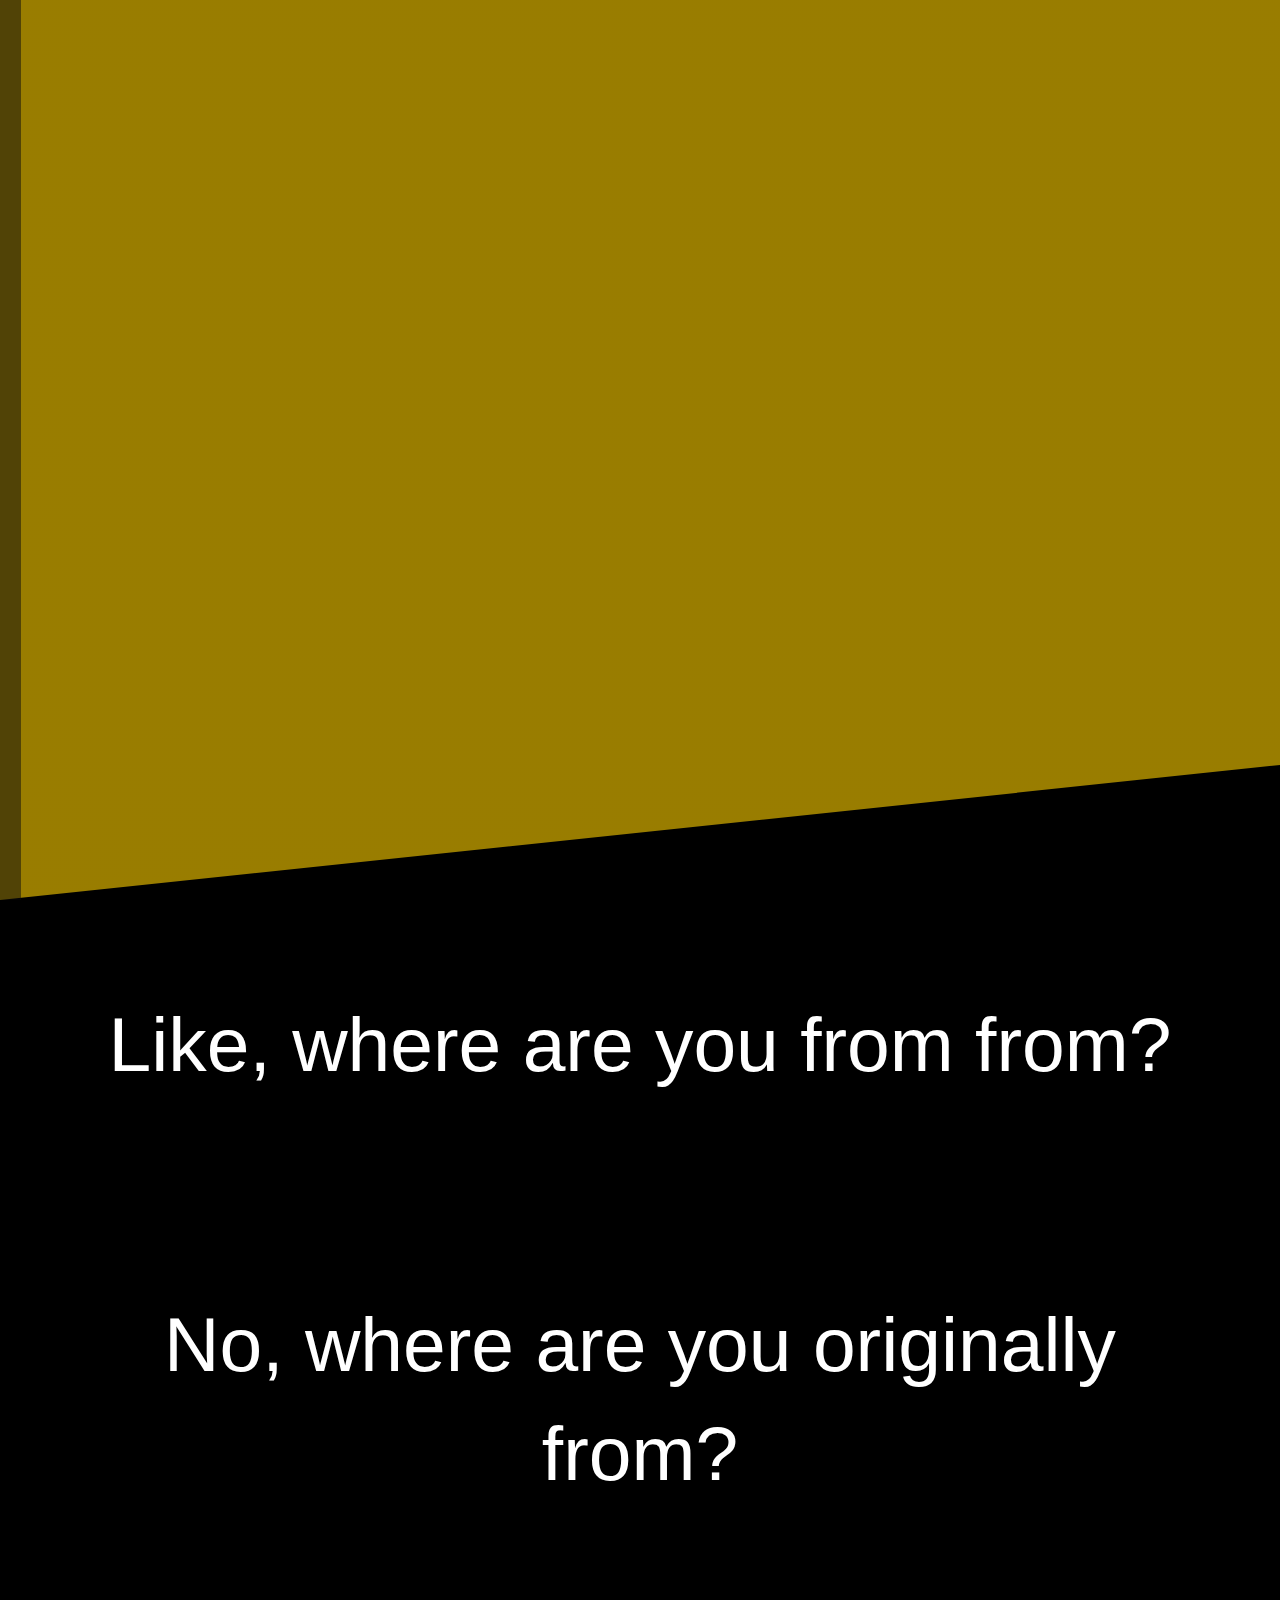
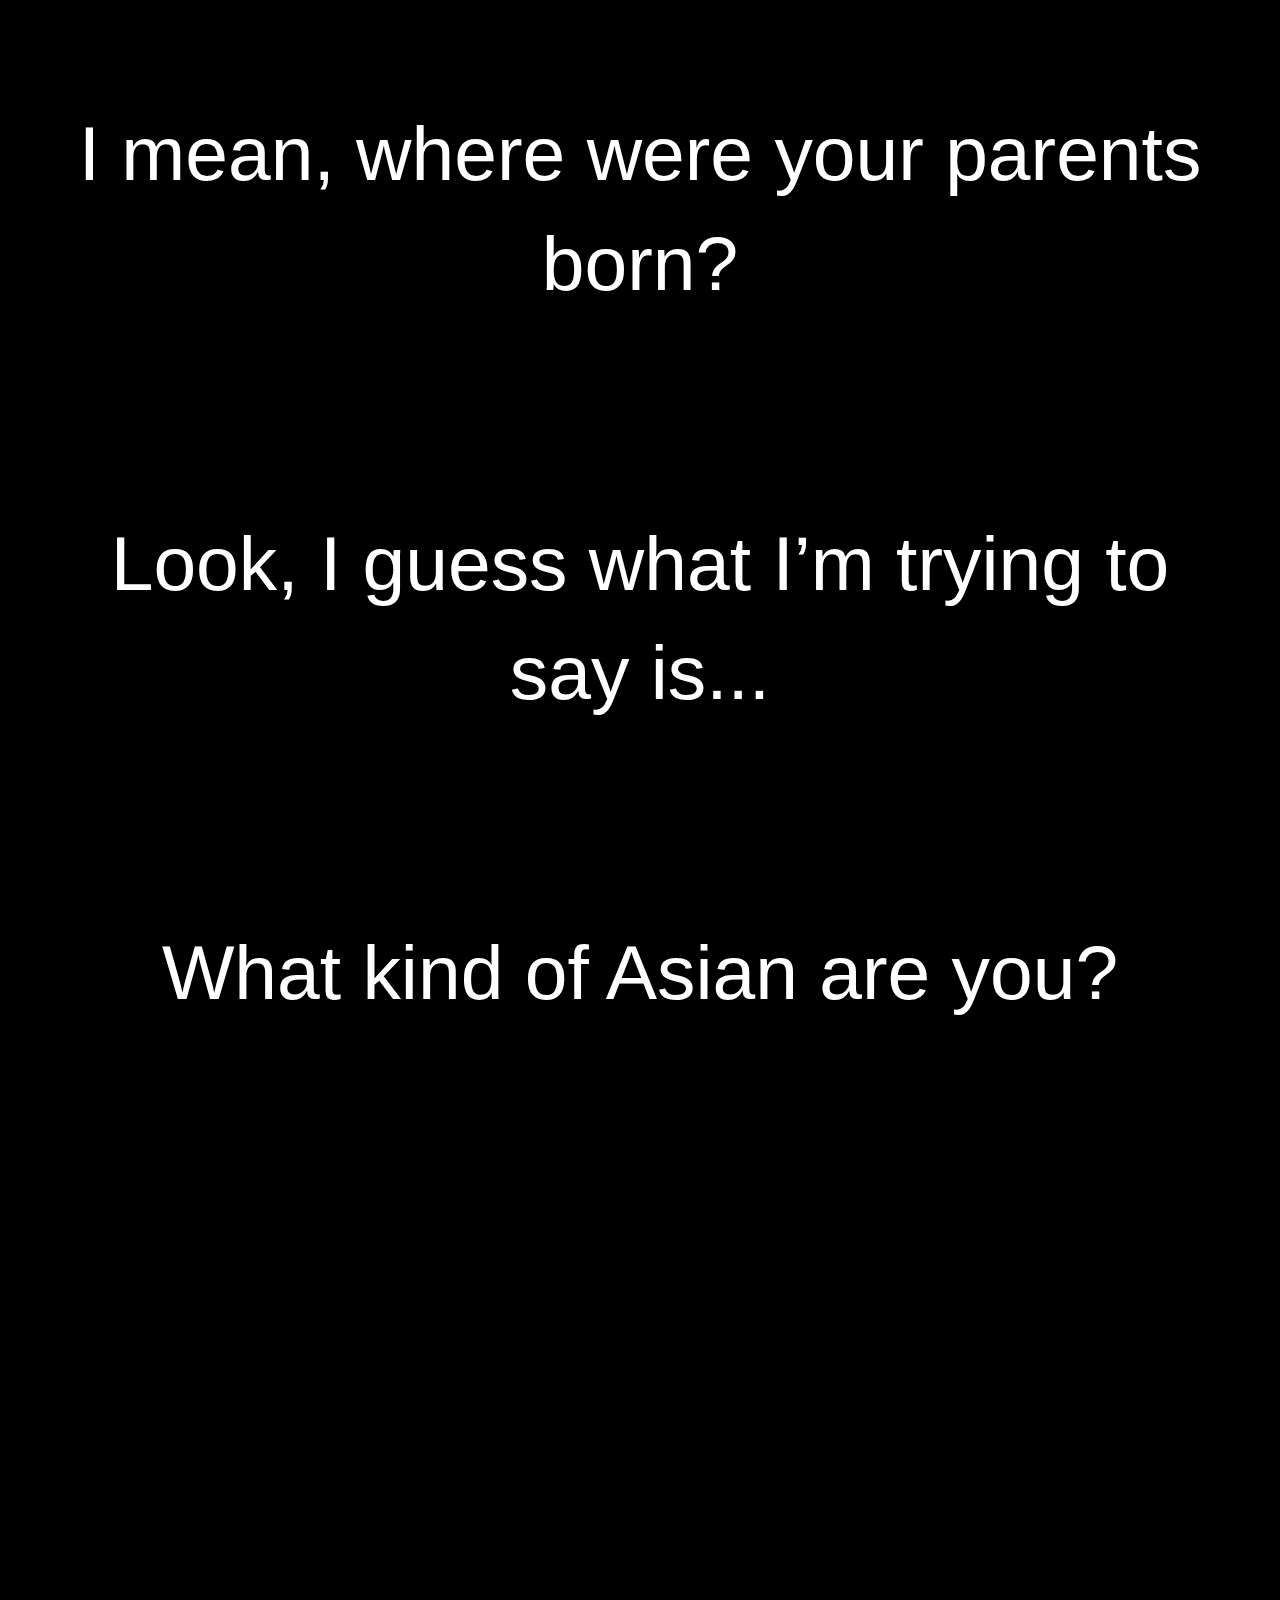
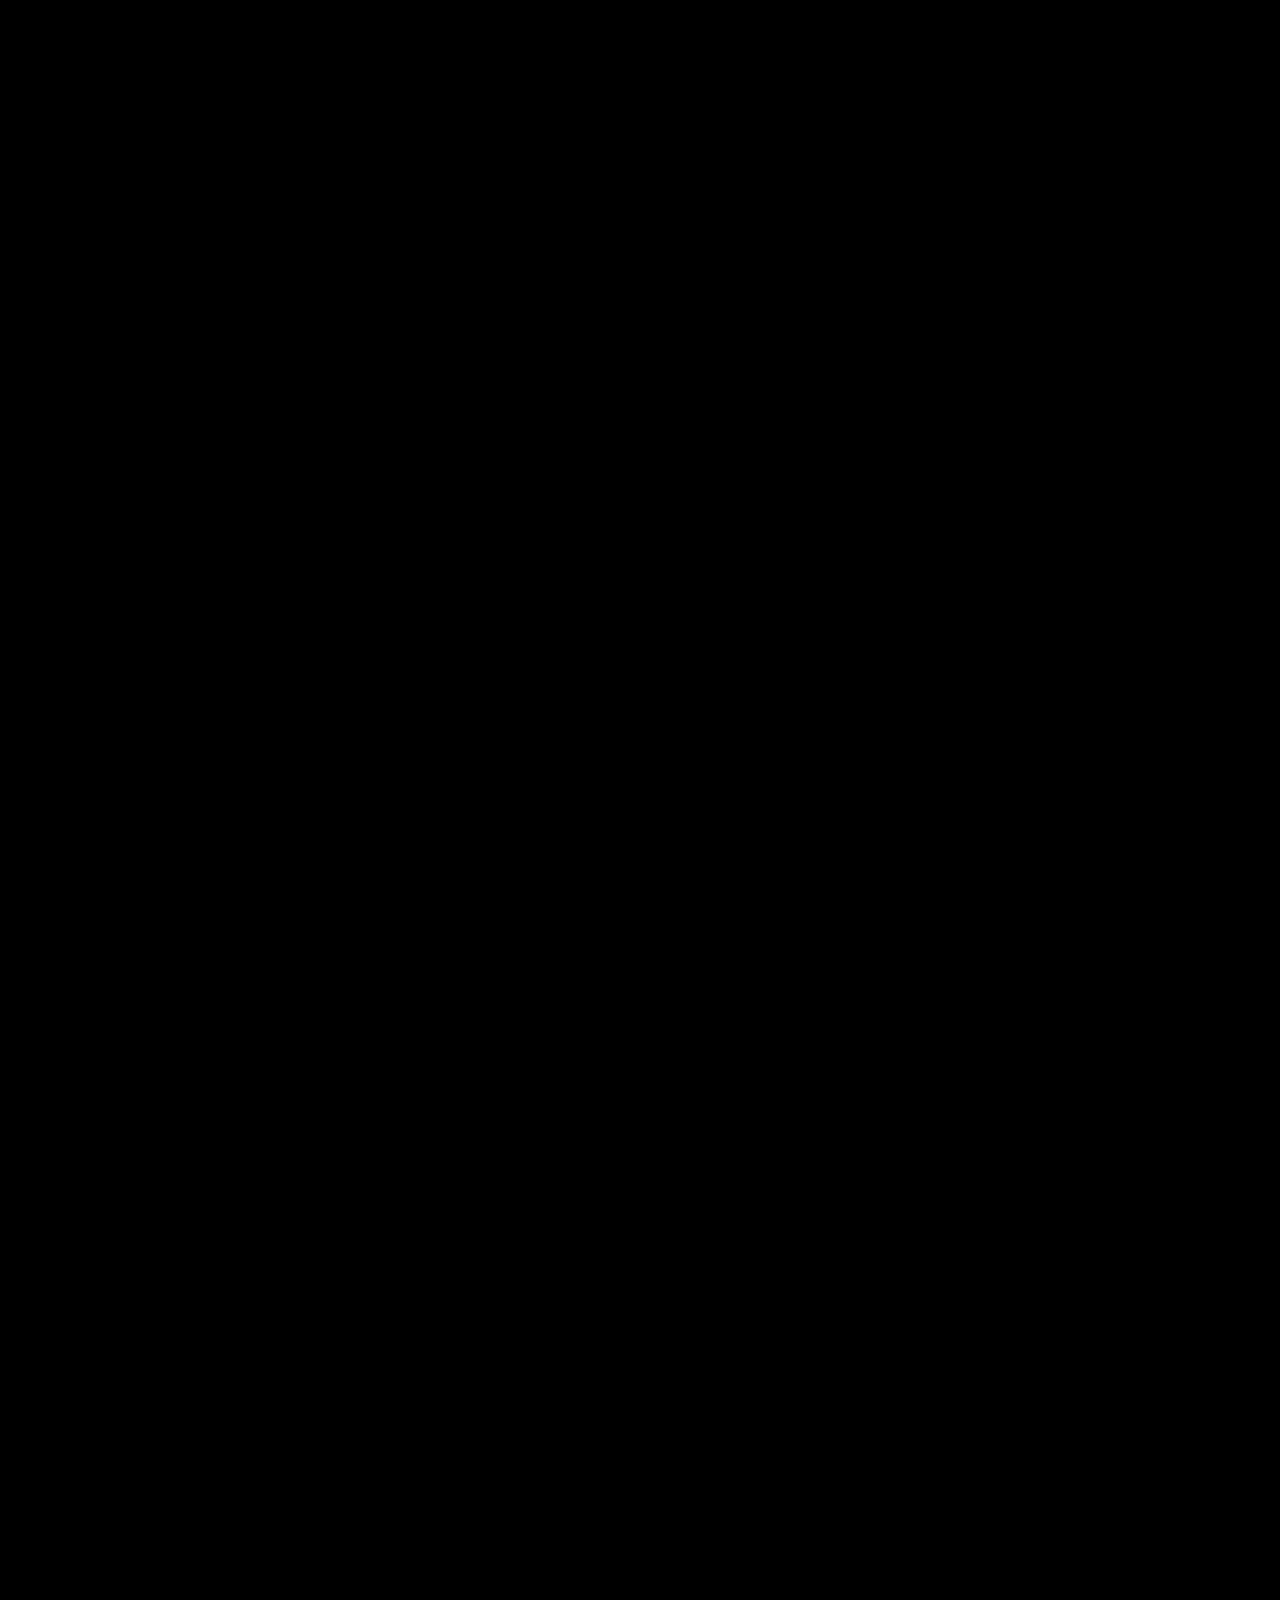
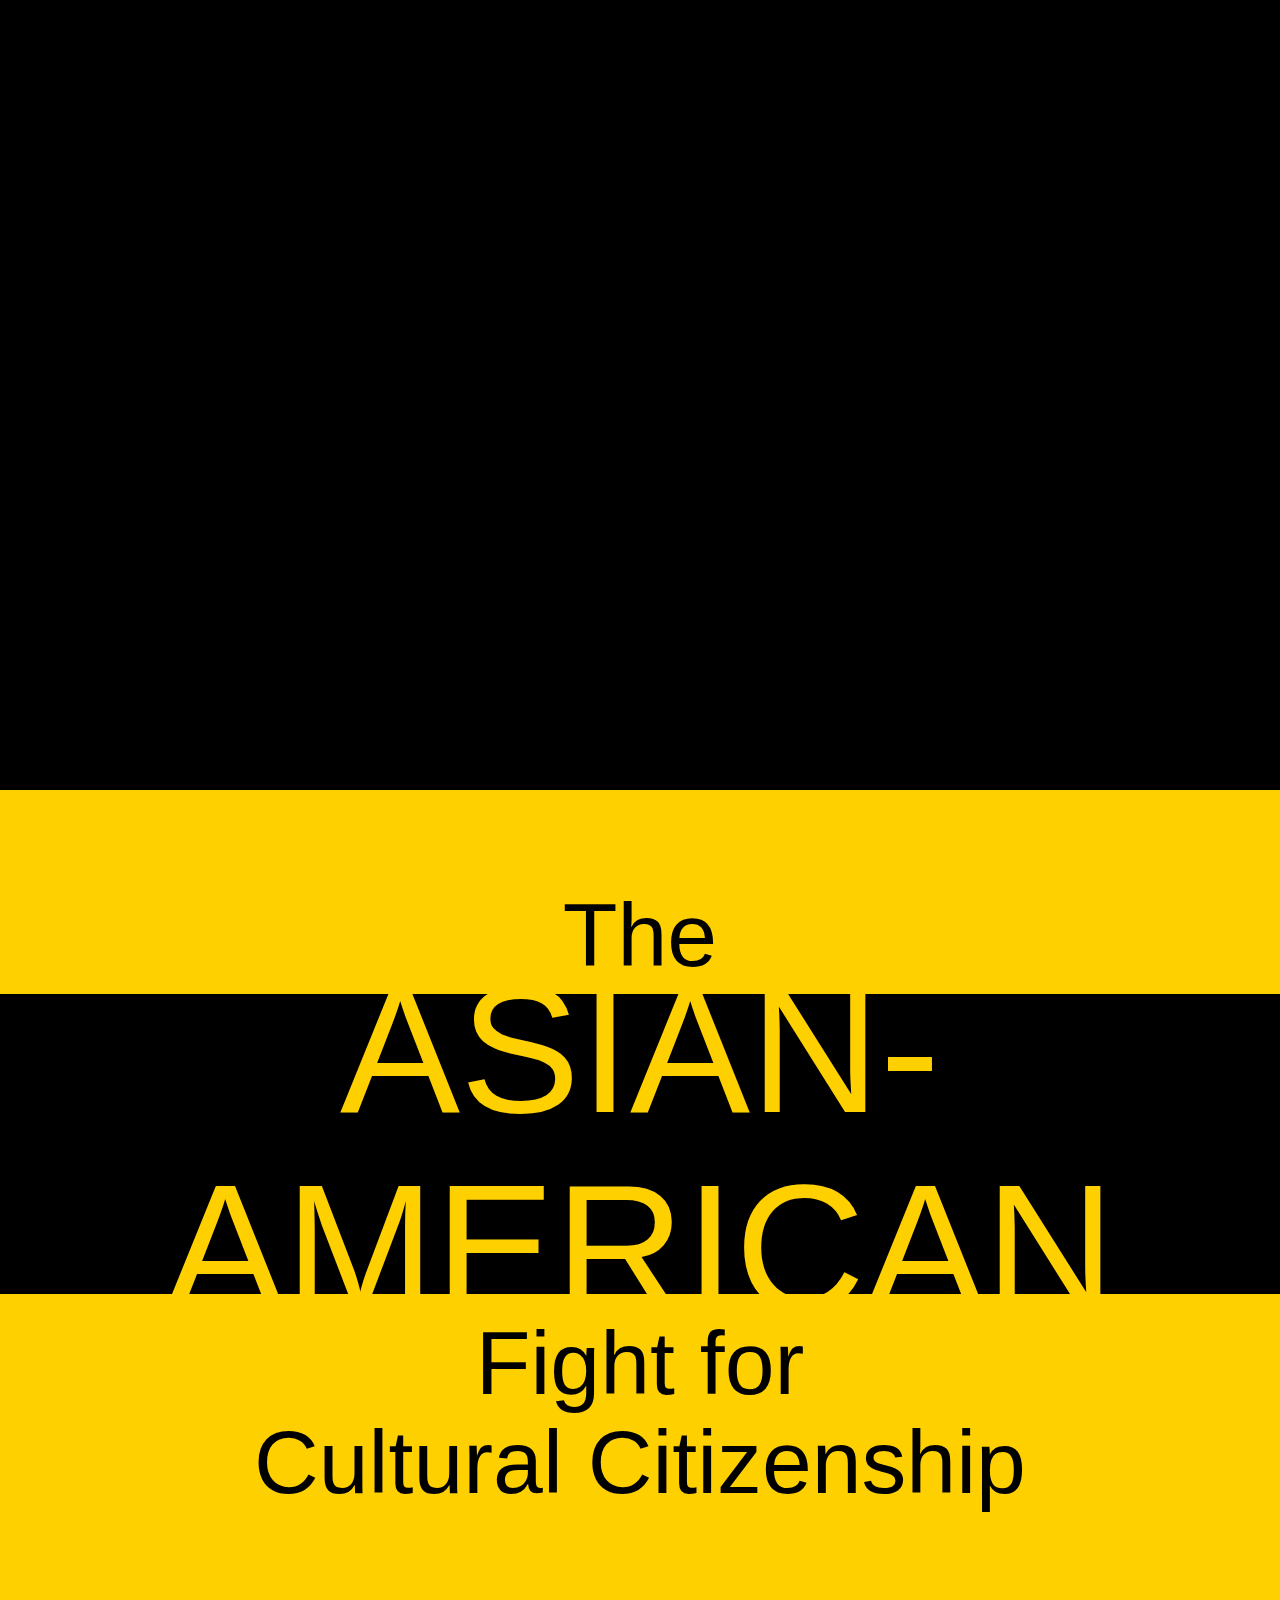
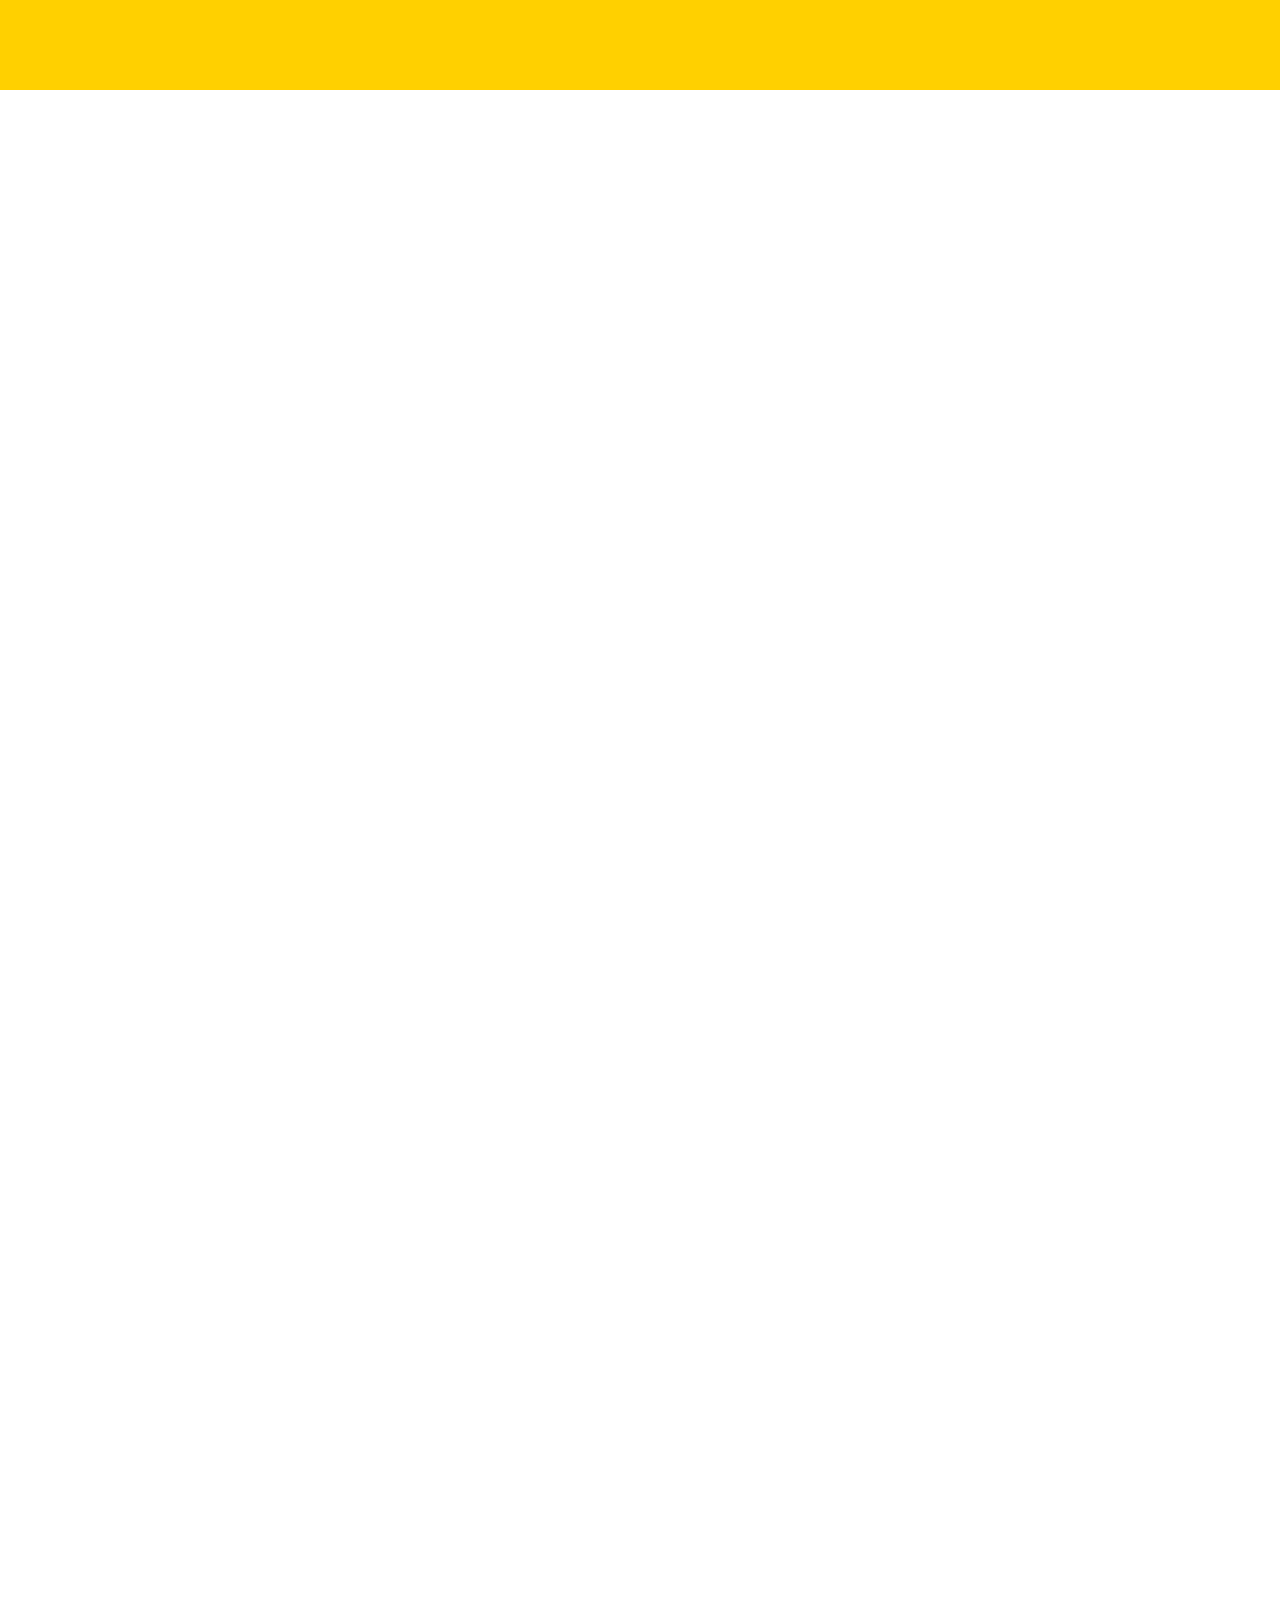
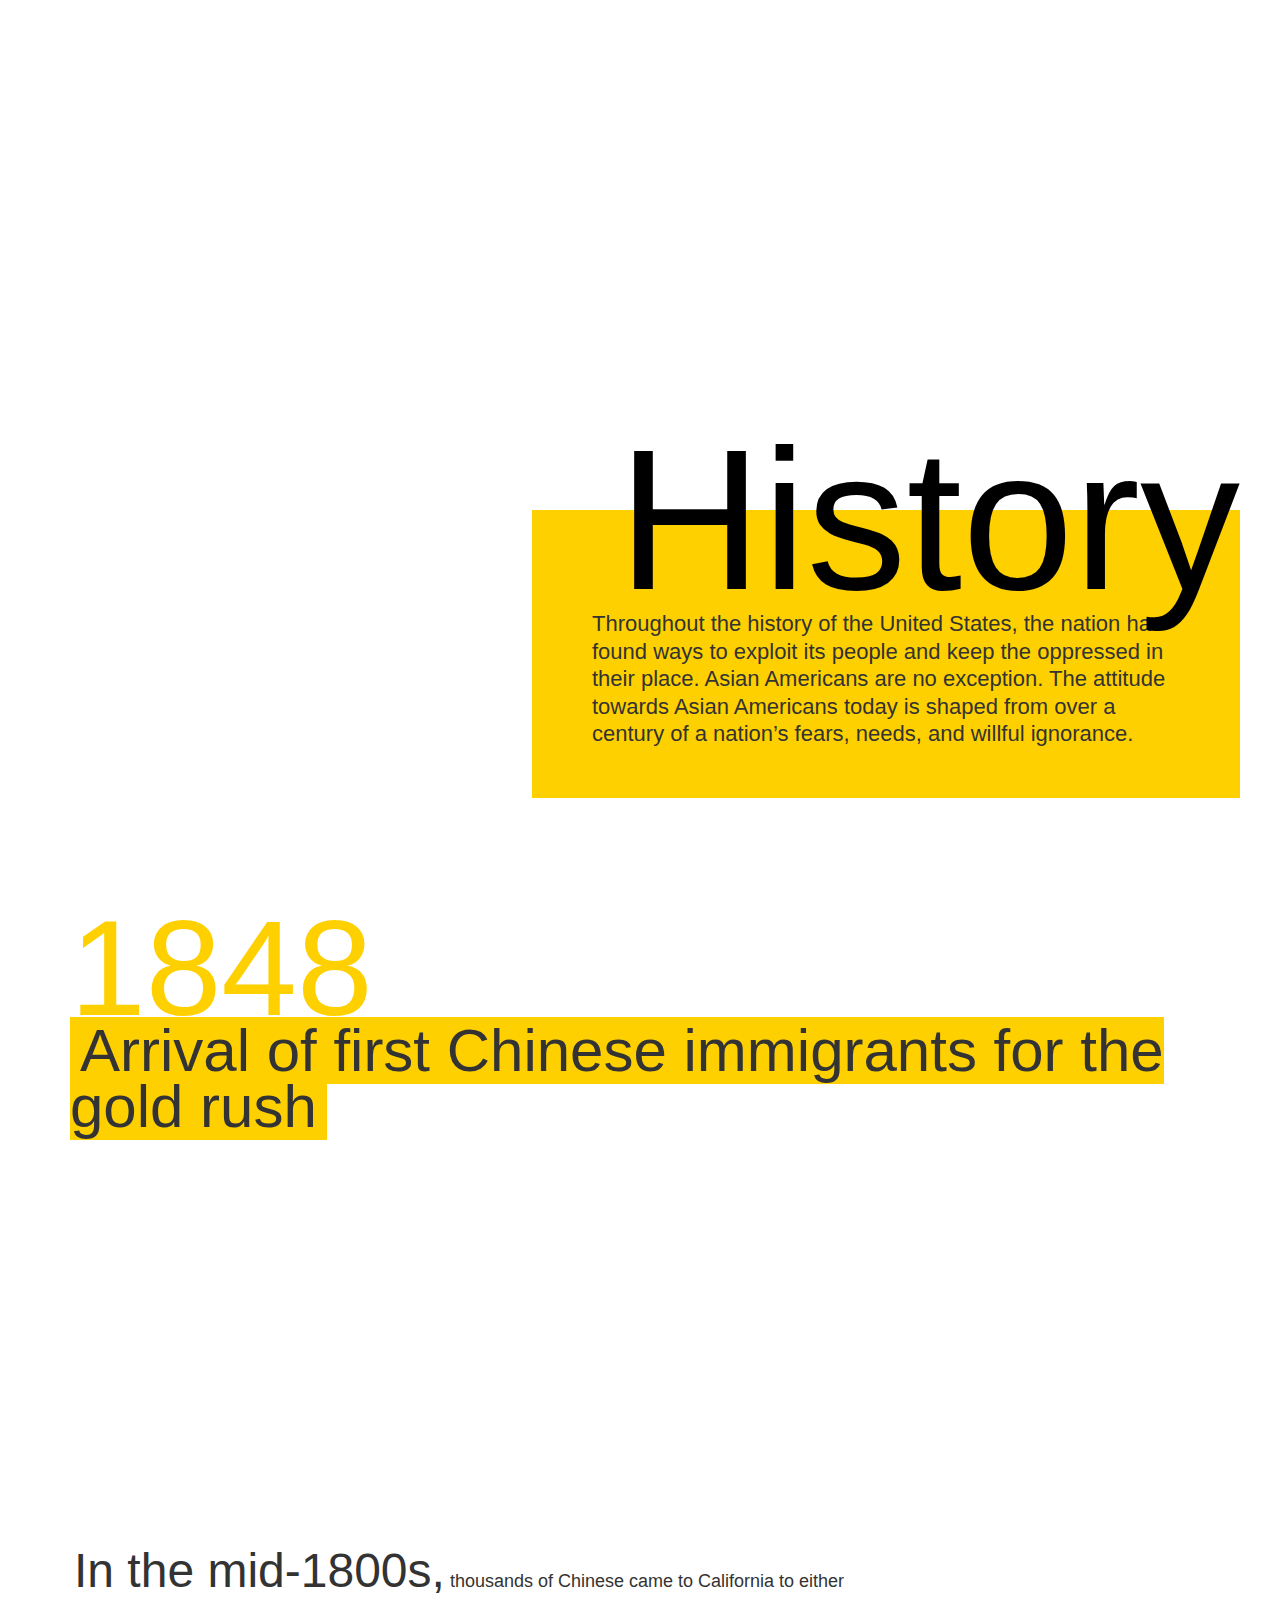
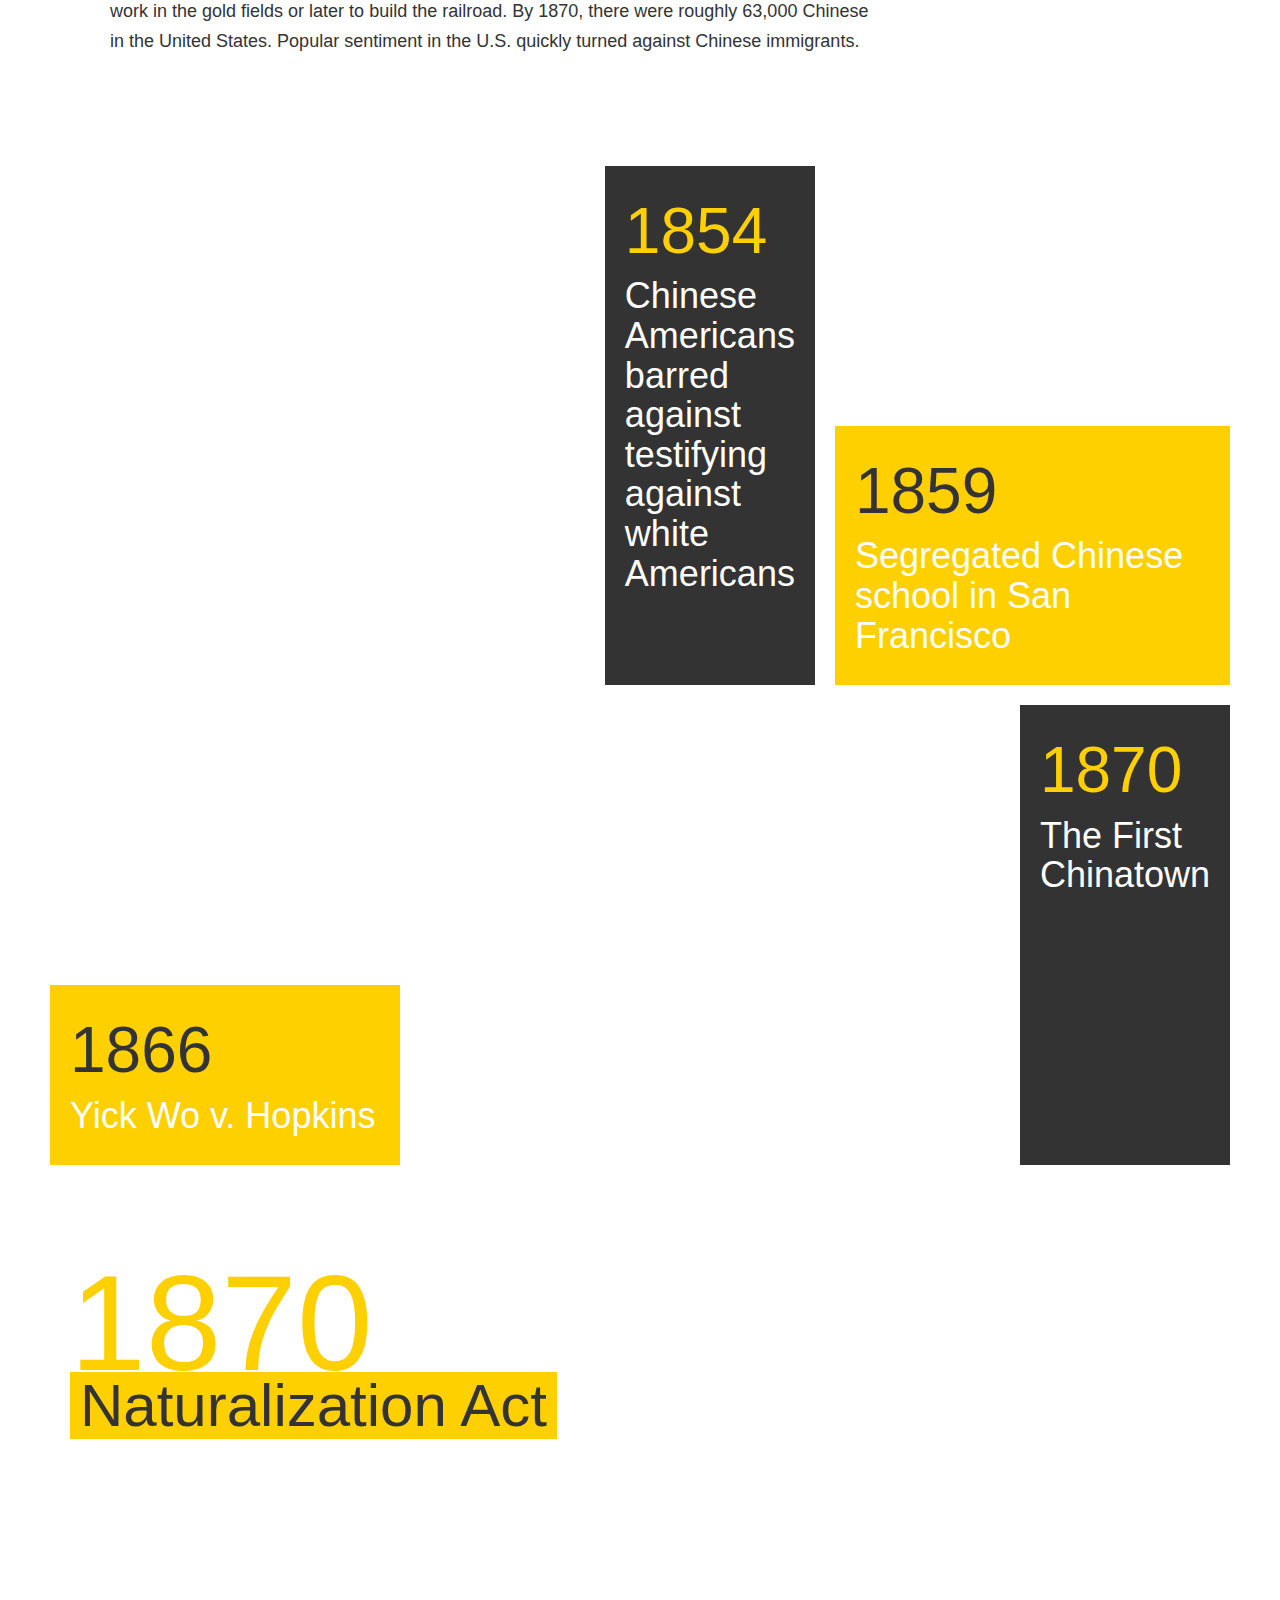
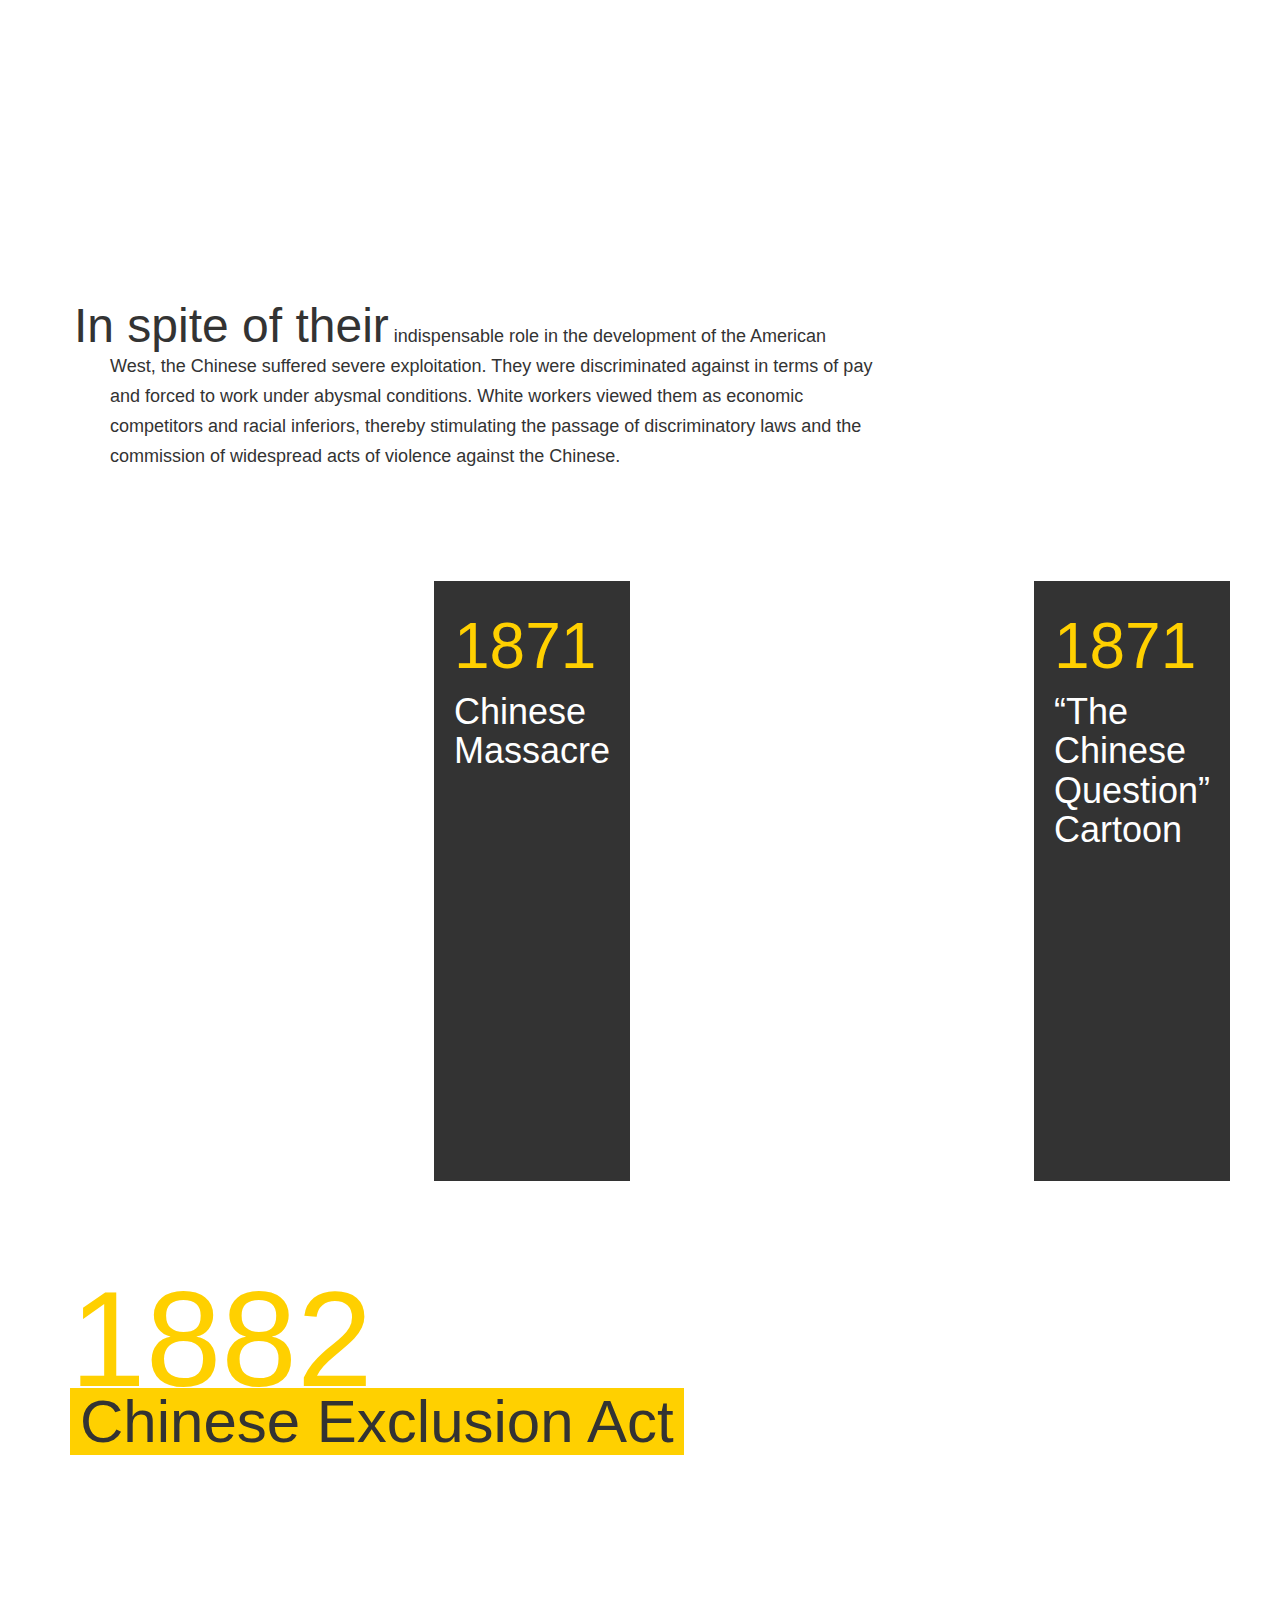
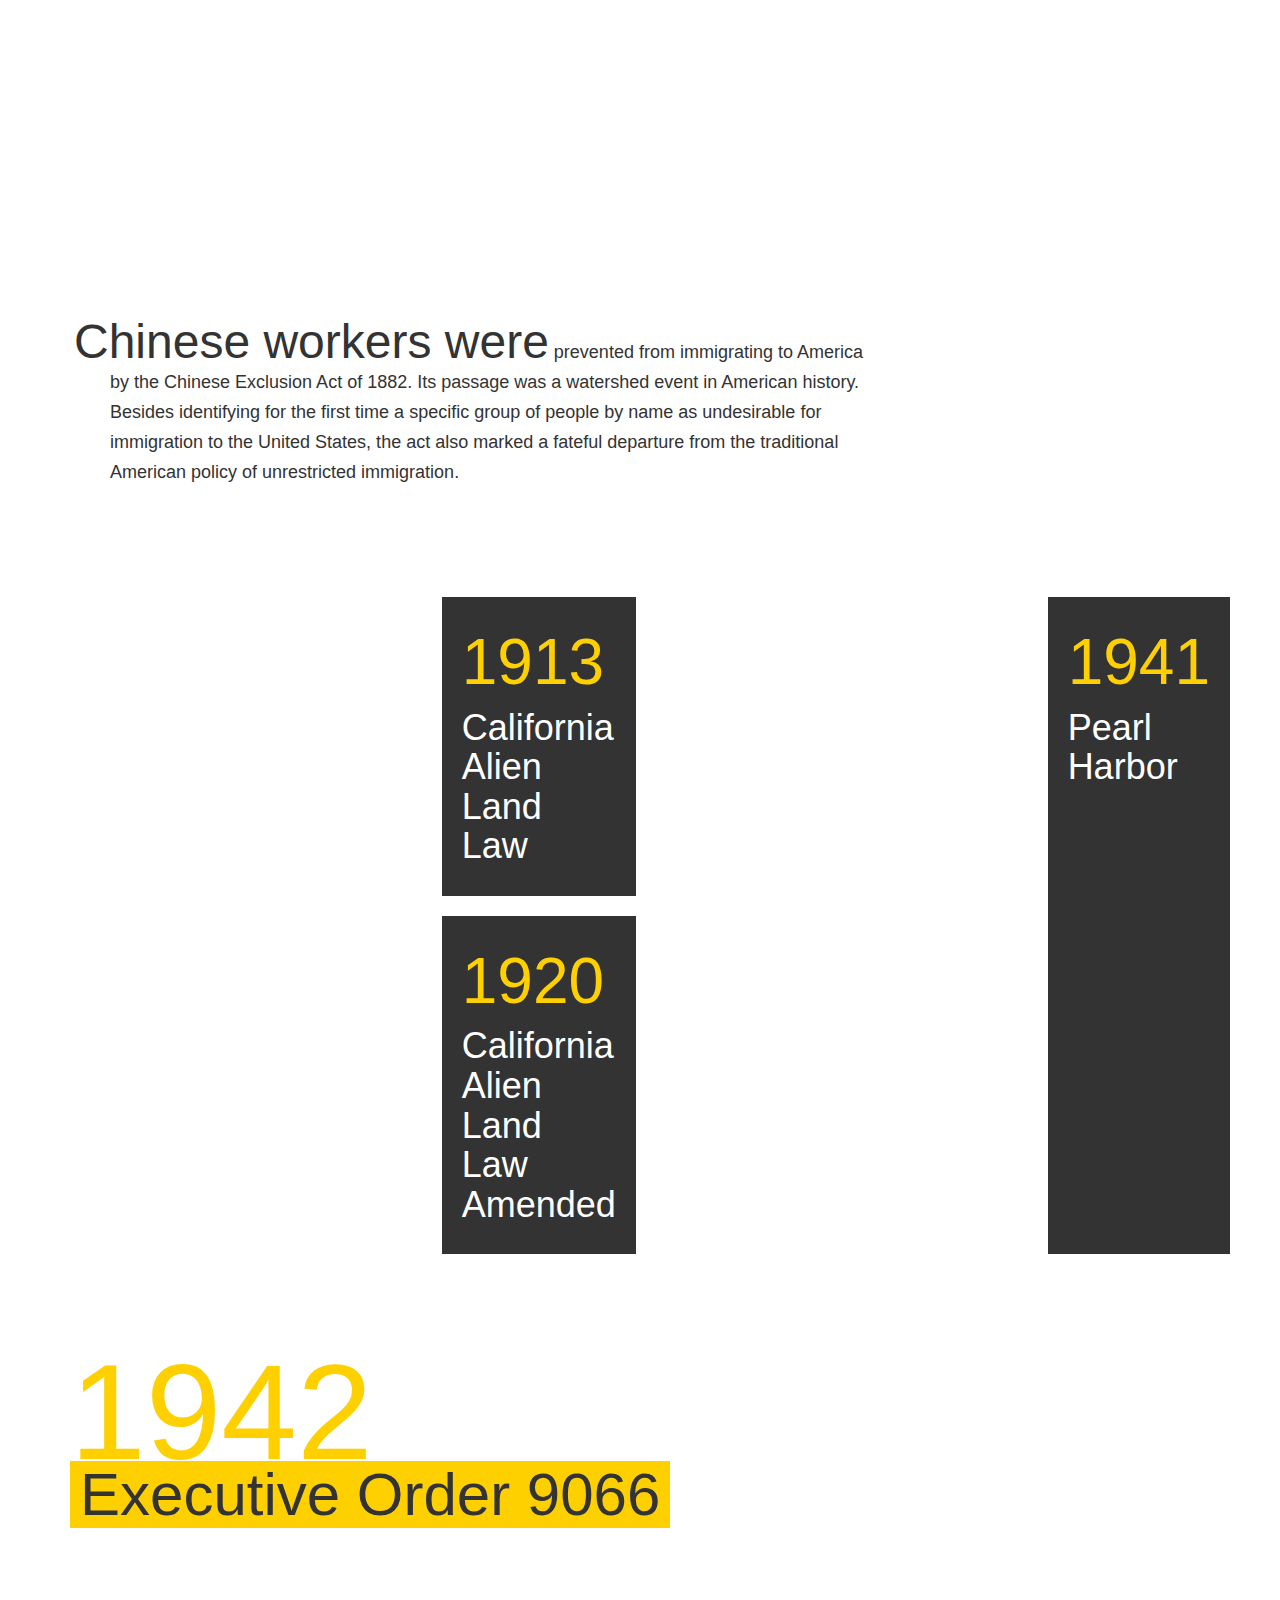
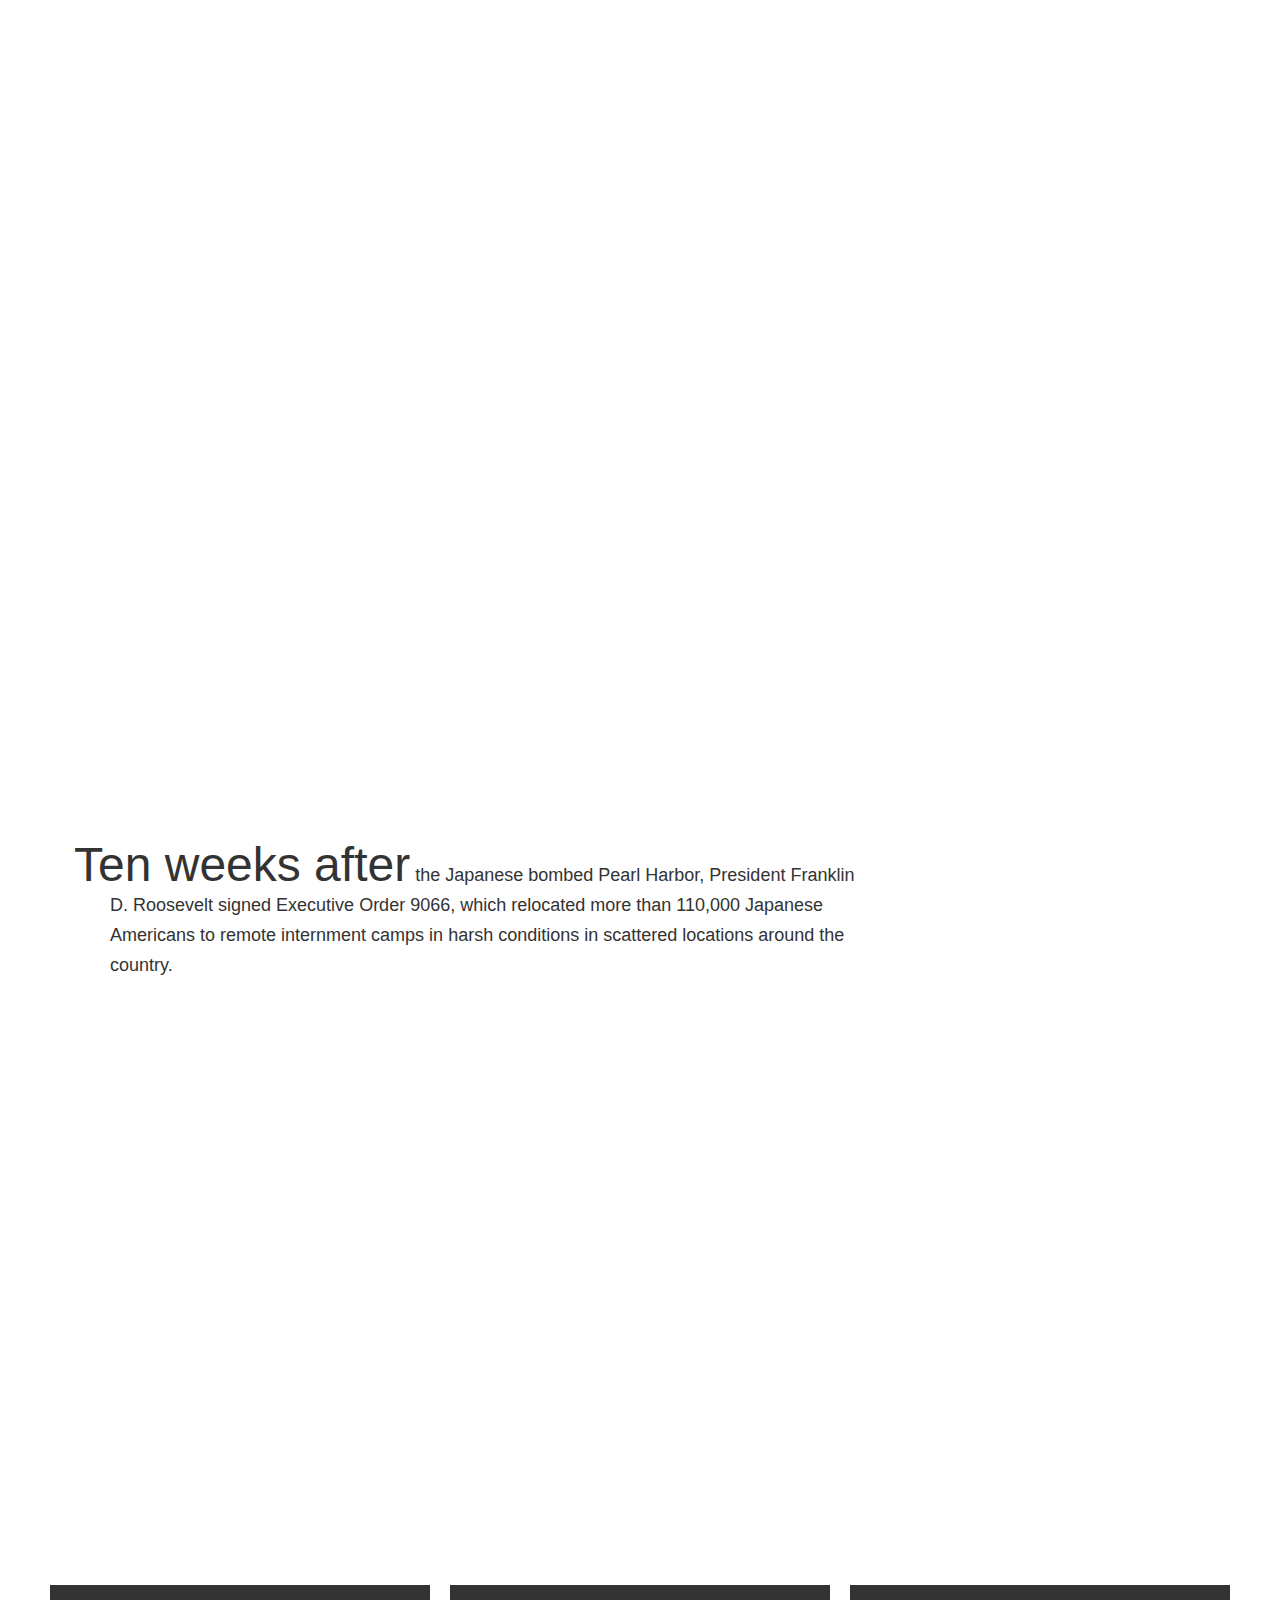
==== commit d52069e8: "Styling and consolidation of h3 tags" ====
--- a/index.html
+++ b/index.html
@@ -260,6 +260,7 @@
         <section id="nav2">
             <div class="row section no-gutter" id="history_title">
                 <h2>History</h2>
+                <h3>Throughout the history of the United States, the nation has found ways to exploit its people and keep the oppressed in their place. Asian Americans are no exception. The attitude towards Asian Americans today is shaped from over a century of a nation’s fears, needs, and willful ignorance.</h3>
             </div>
             <div class="row section no-gutter" id="history">
                 <div class="col-xs-12 history_box">
@@ -729,12 +730,12 @@
                         <div class="response" data-bottom-top="width:0%;" data-top="width:0%;" data--100p-top="width:34%" data--600p-top="width:34%" data--650p-top="width:100%">
                             <div class="response1" data-0p-top="transform:translate(0,0%);" data--100p-top="transform:translate(0,0%);" data--200p-top="transform:translate(0,-100%);">
                                 <div>
-                                    <p>
+                                    <h3>
                                         Well, yes and no.
-                                    </p>
-                                    <p>
+                                    </h3>
+                                    <h3>
                                         Let’s look at the facts.
-                                    </p>
+                                    </h3>
                                 </div>
                             </div>
                             <div class="response2">
--- a/css/style.css
+++ b/css/style.css
@@ -17,7 +17,7 @@
     }
     /* Highlighted text is changed. */
     /* Currently: bliack highlighted with red. */
-     ::-moz-selection {
+    ::-moz-selection {
         color: white;
         background: #ff4d3b;
         /*
@@ -25,7 +25,7 @@
         background: #ffd000;
 */
     }
-     ::selection {
+    ::selection {
         color: white;
         background: #ff4d3b;
         /*
@@ -43,7 +43,6 @@
 
 
 /* parallax */
-
 
 /* all layers */
 
@@ -152,7 +151,7 @@
 /* Mobile screens */
 
 @media only screen and (min-width: 320px) {
-    .no-gutter>[class*='col-'] {
+    .no-gutter > [class*='col-'] {
         padding-right: 0;
         padding-left: 0;
     }
@@ -160,8 +159,13 @@
         font-family: 'Teko', sans-serif;
         font-size: 48px;
     }
-    h3:not(div#quotes h3) {
+    h3 {
         font-family: 'Montserrat', sans-serif;
+        font-size: 22px;
+        font-weight: 400;
+        line-height: 1.25;
+        width: 60vw;
+        color: #333;
     }
     a {
         text-decoration: none;
@@ -196,6 +200,8 @@
         color: black;
         overflow: hidden;
         height: 100vh;
+        position: relative;
+        z-index: 2;
     }
     .header_bg {
         position: absolute;
--- a/css/questions.css
+++ b/css/questions.css
@@ -4,6 +4,9 @@
     overflow: hidden;
     margin: 0px;
     /*    padding: 0px 40px;*/
+    position: relative;
+    z-index: 1;
+    top: -100px;
 }
 
 #intro p {
--- a/css/history.css
+++ b/css/history.css
@@ -1,5 +1,4 @@
 /* HISTORY */
-
 
 /* Mobile screens */
 
@@ -15,13 +14,10 @@
 @media only screen and (min-width: 320px) {
     /* Container for heading for section */
     #history_title {
-        height: 25vh;
-        background-color: white;
+        height: 50vh;
         color: black;
-        display: flex;
-        justify-content: flex-end;
-        align-items: center;
         margin-top: 100px;
+        margin-left: 60px;
         margin-right: 40px;
     }
     /* Heading for section */
@@ -29,10 +25,27 @@
         text-align: right;
         font-size: 60px;
     }
+    #history_title h3 {
+        max-width: 60%;
+        background-color: #FFD000;
+        padding-top: 100px;
+        padding-left: 60px;
+        padding-right: 60px;
+        padding-bottom: 50px;
+        position: absolute;
+        top: 100px;
+        right: 0;
+        /*
+        position: relative;
+        top: -150px;
+        float: right;
+*/
+        z-index: -5;
+    }
     /* Entire section following header */
     #history {
         margin-top: 20px;
-        background-color: white;
+        /*        background-color: white;*/
     }
     /* Container for each main hero section (with the hero images) */
     .history_box {
@@ -50,8 +63,9 @@
         position: absolute;
         top: 50px;
         left: 35px;
-        line-height: 34px;
-        z-index: 100;
+        z-index: 10;
+        line-height: 32px;
+        width: 100%;
     }
     /* Gives space on left and right side of event name with highlighted look */
     .history_box span.highlight {
@@ -358,9 +372,10 @@
         font-size: 136px;
     }
     #history h3 {
-        font-size: 48px;
+        font-size: 60px;
         top: 10px;
         left: 20px;
+        line-height: 56px;
     }
     /* Summary sections for the historical timeline events. */
     .history_summary {
--- a/css/stereotypes.css
+++ b/css/stereotypes.css
@@ -1,5 +1,4 @@
 /* STEREOTYPES AND PERCEPTIONS IN THE MEDIA NOW */
-
 
 /* Mobile screens */
 
@@ -85,12 +84,6 @@
         font-size: 80px;
         right: 20px;
     }
-    #now h3,
-    #support h3 {
-        font-weight: 400;
-        width: 60vw;
-        font-size: 22px;
-    }
 }
 
 
--- a/css/facts.css
+++ b/css/facts.css
@@ -115,12 +115,17 @@
     align-items: center;
 }
 
+/*
 .response1,
 .response2,
 .response3,
 .response5 {
+*/
+
+#quotes h3 {
     font-family: 'Teko', sans-serif;
     color: white;
+    line-height: 1.1;
 }
 
 .response1 div {
--- a/css/support.css
+++ b/css/support.css
@@ -70,12 +70,6 @@
         font-size: 84px;
         right: 20px;
     }
-    #now h3,
-    #support h3 {
-        font-weight: 400;
-        width: 60vw;
-        font-size: 22px;
-    }
 }
 
 
--- a/css/resources.css
+++ b/css/resources.css
@@ -12,6 +12,9 @@
 
 .resources h3 {
     font-size: 42px;
+    width: 100%;
+    font-family: 'Teko';
+    color: white;
 }
 
 .resources a {
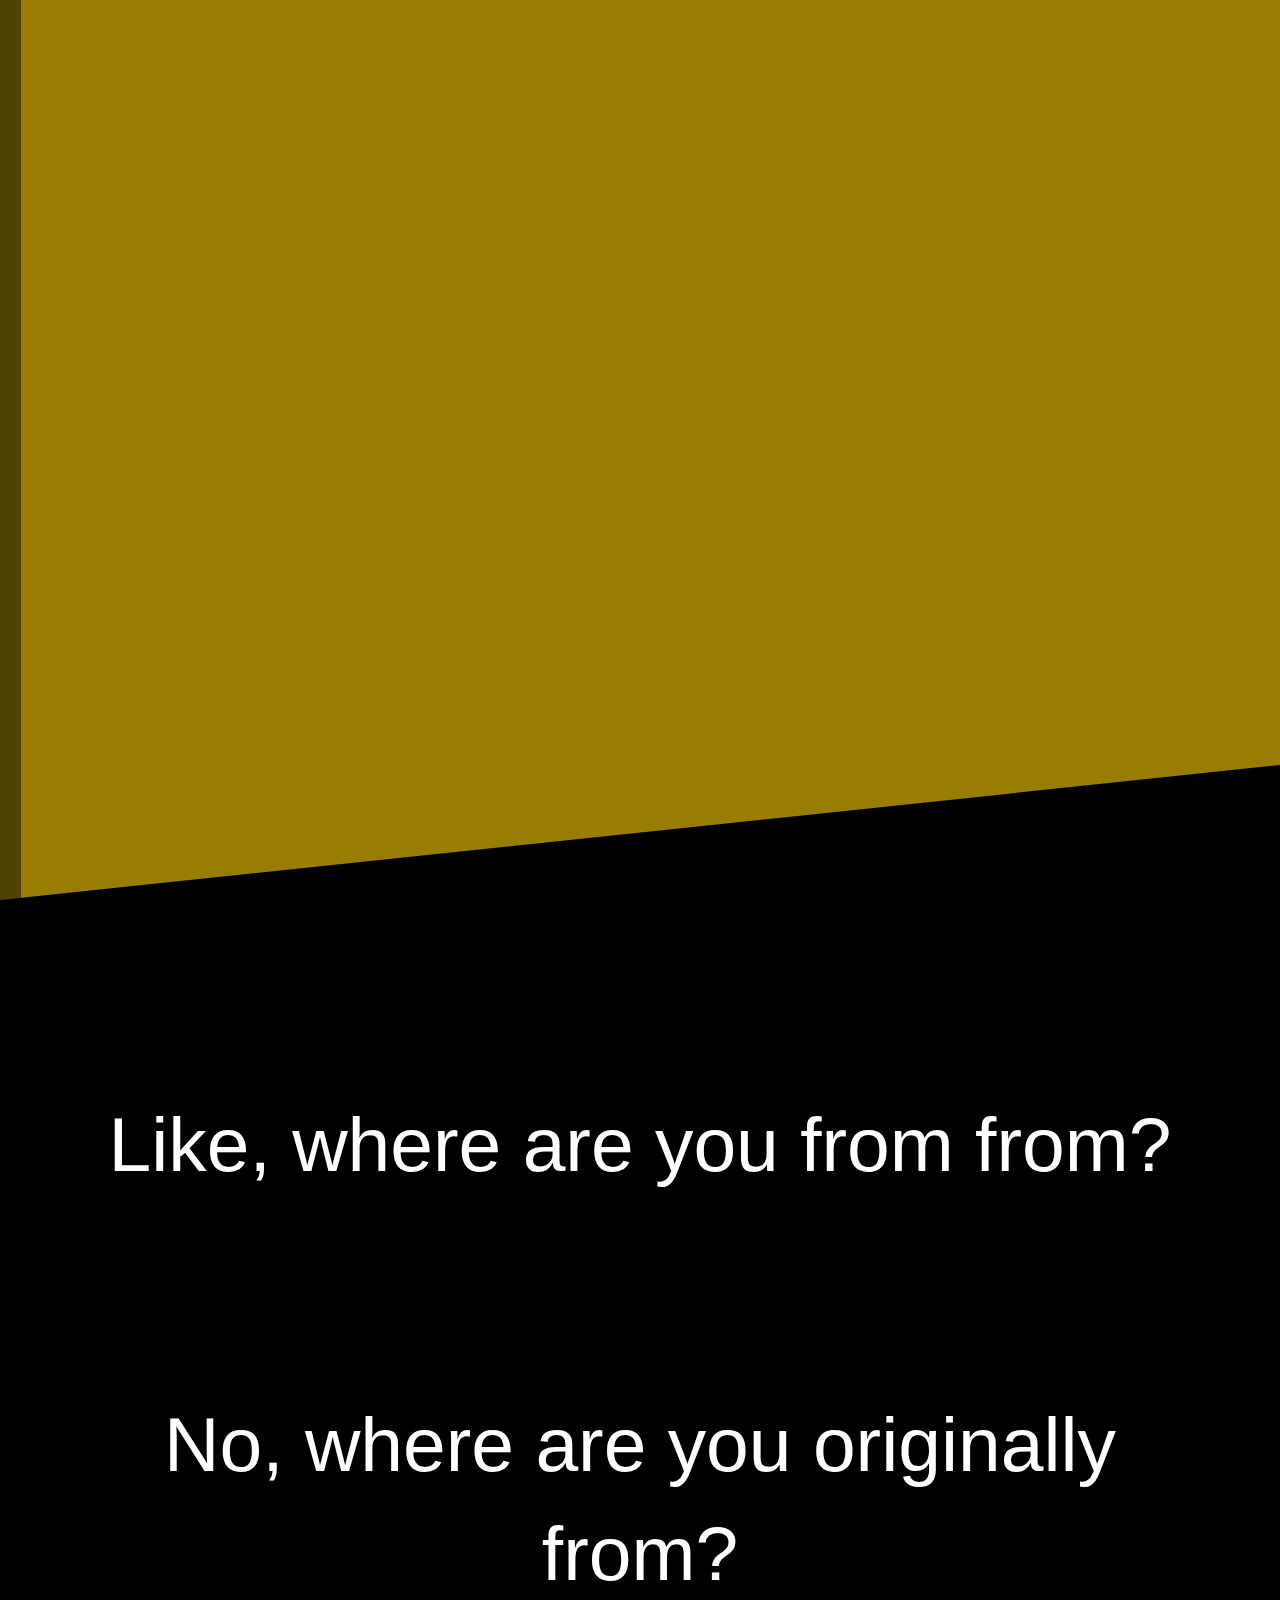
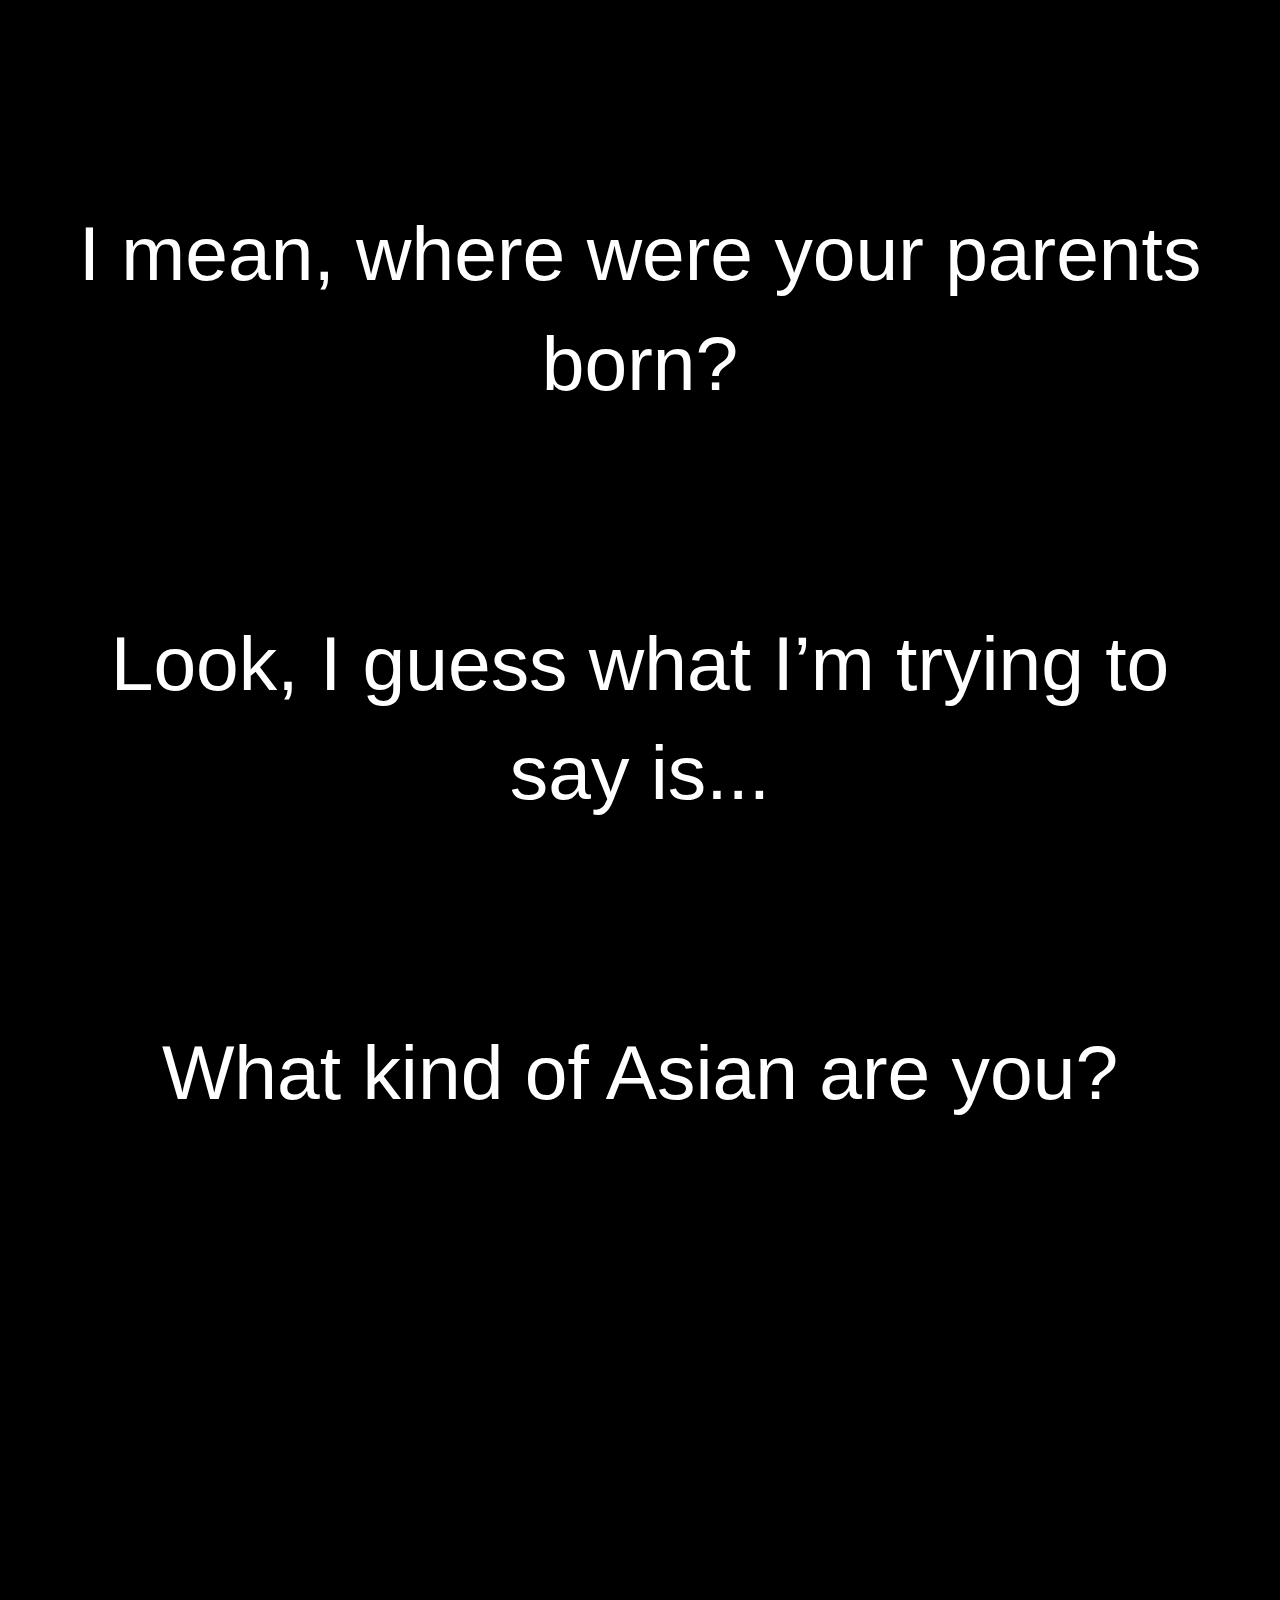
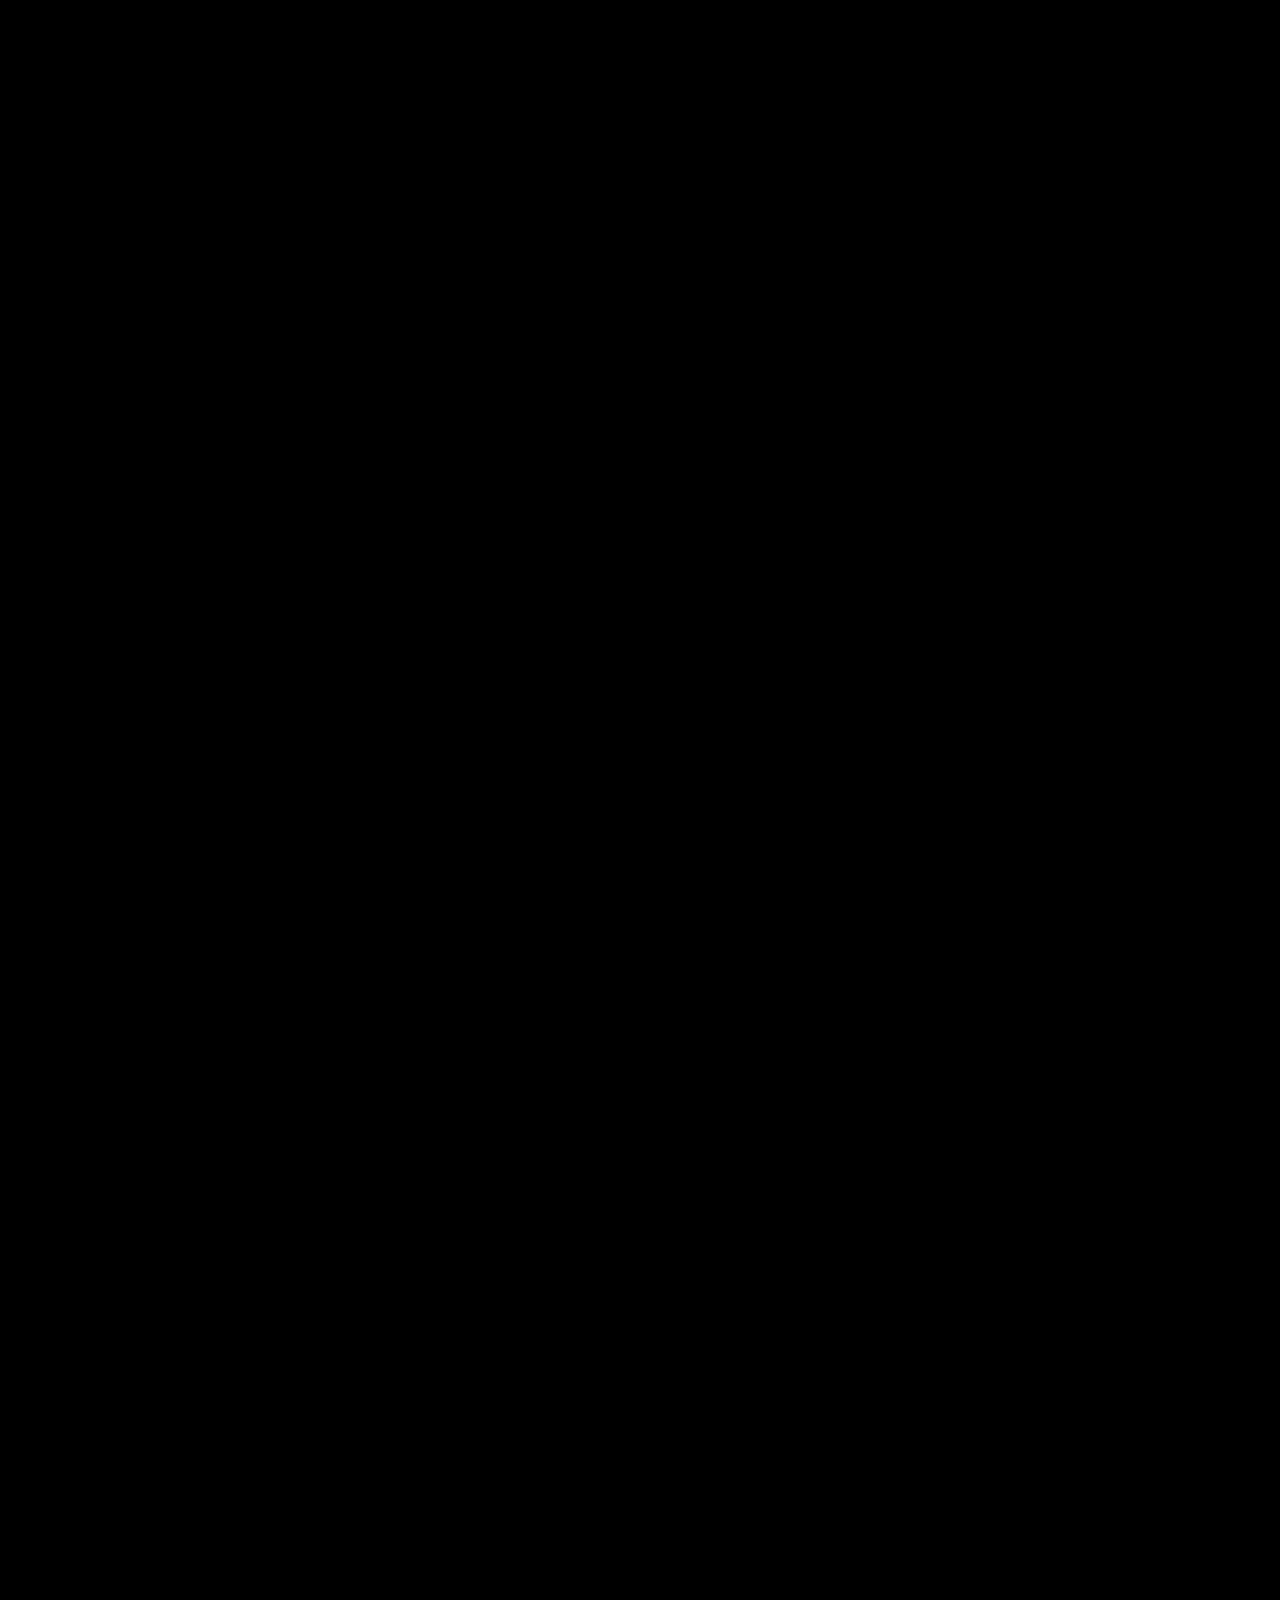
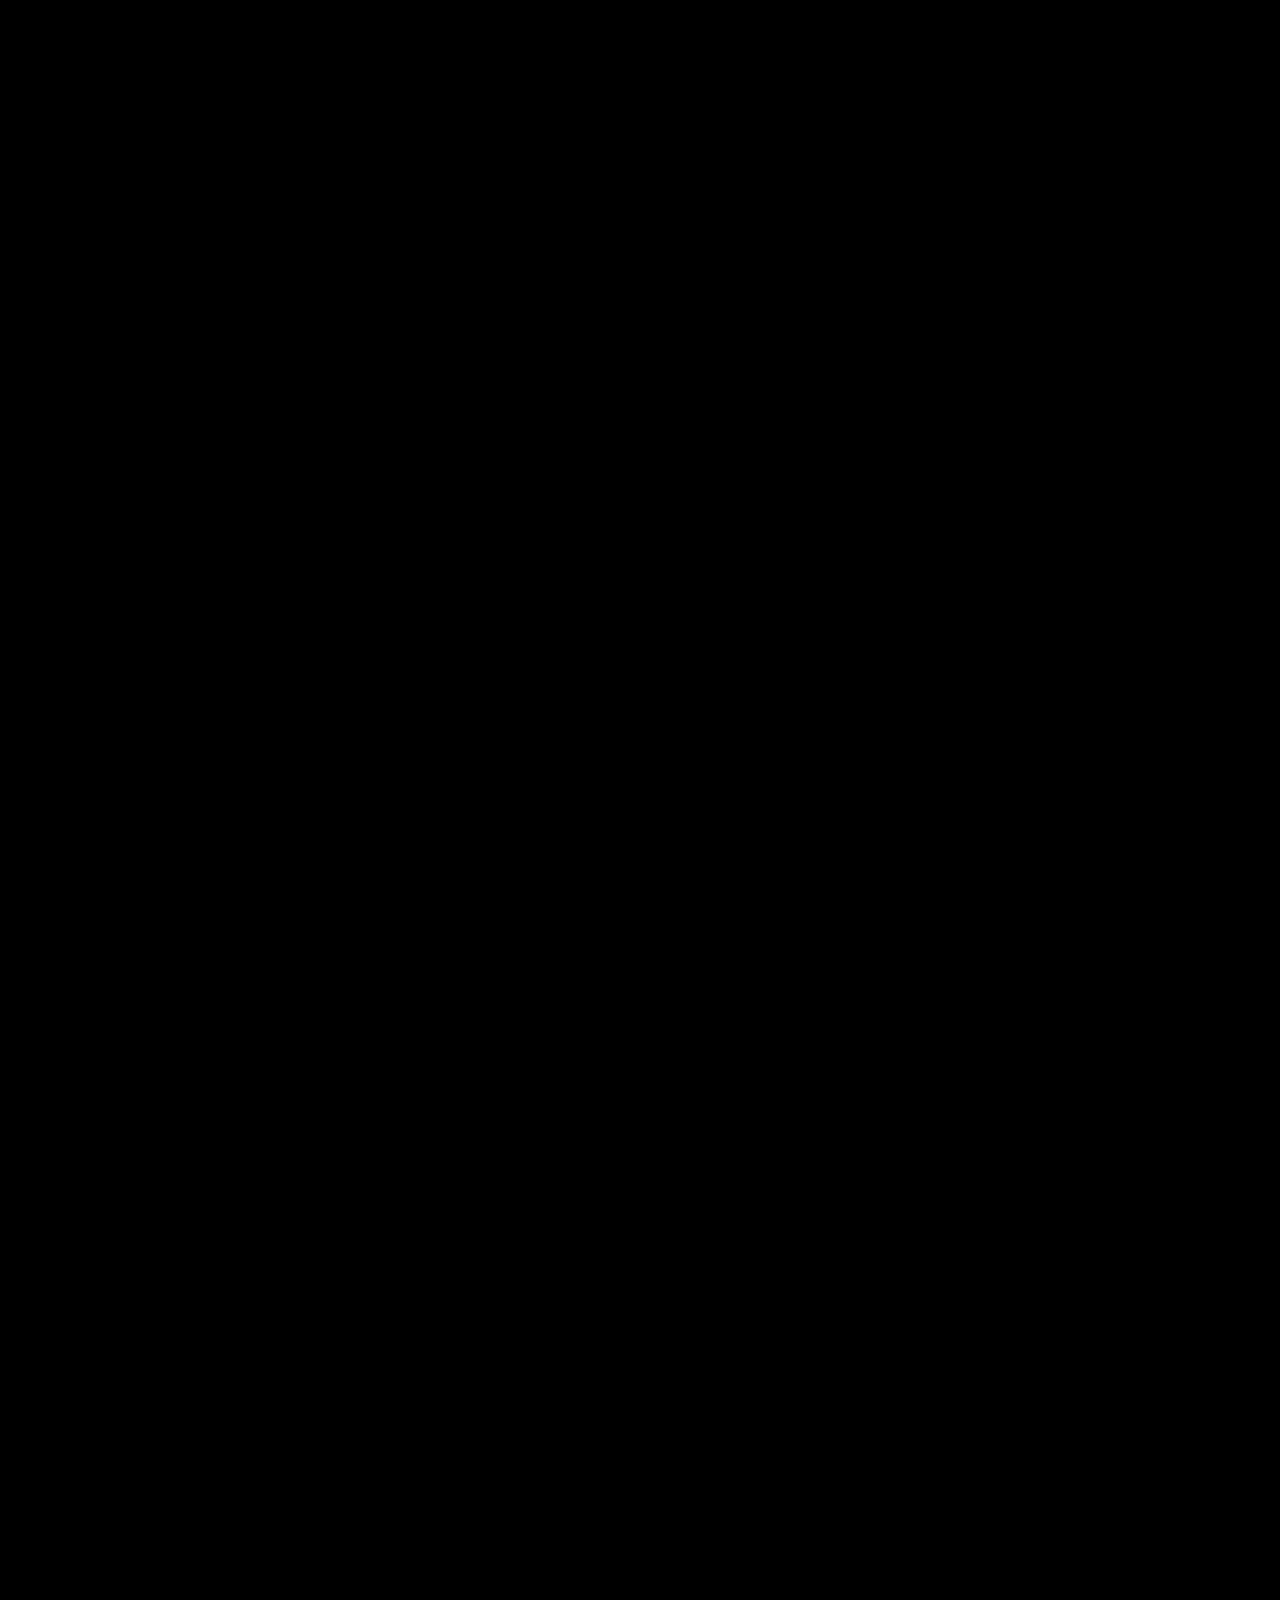
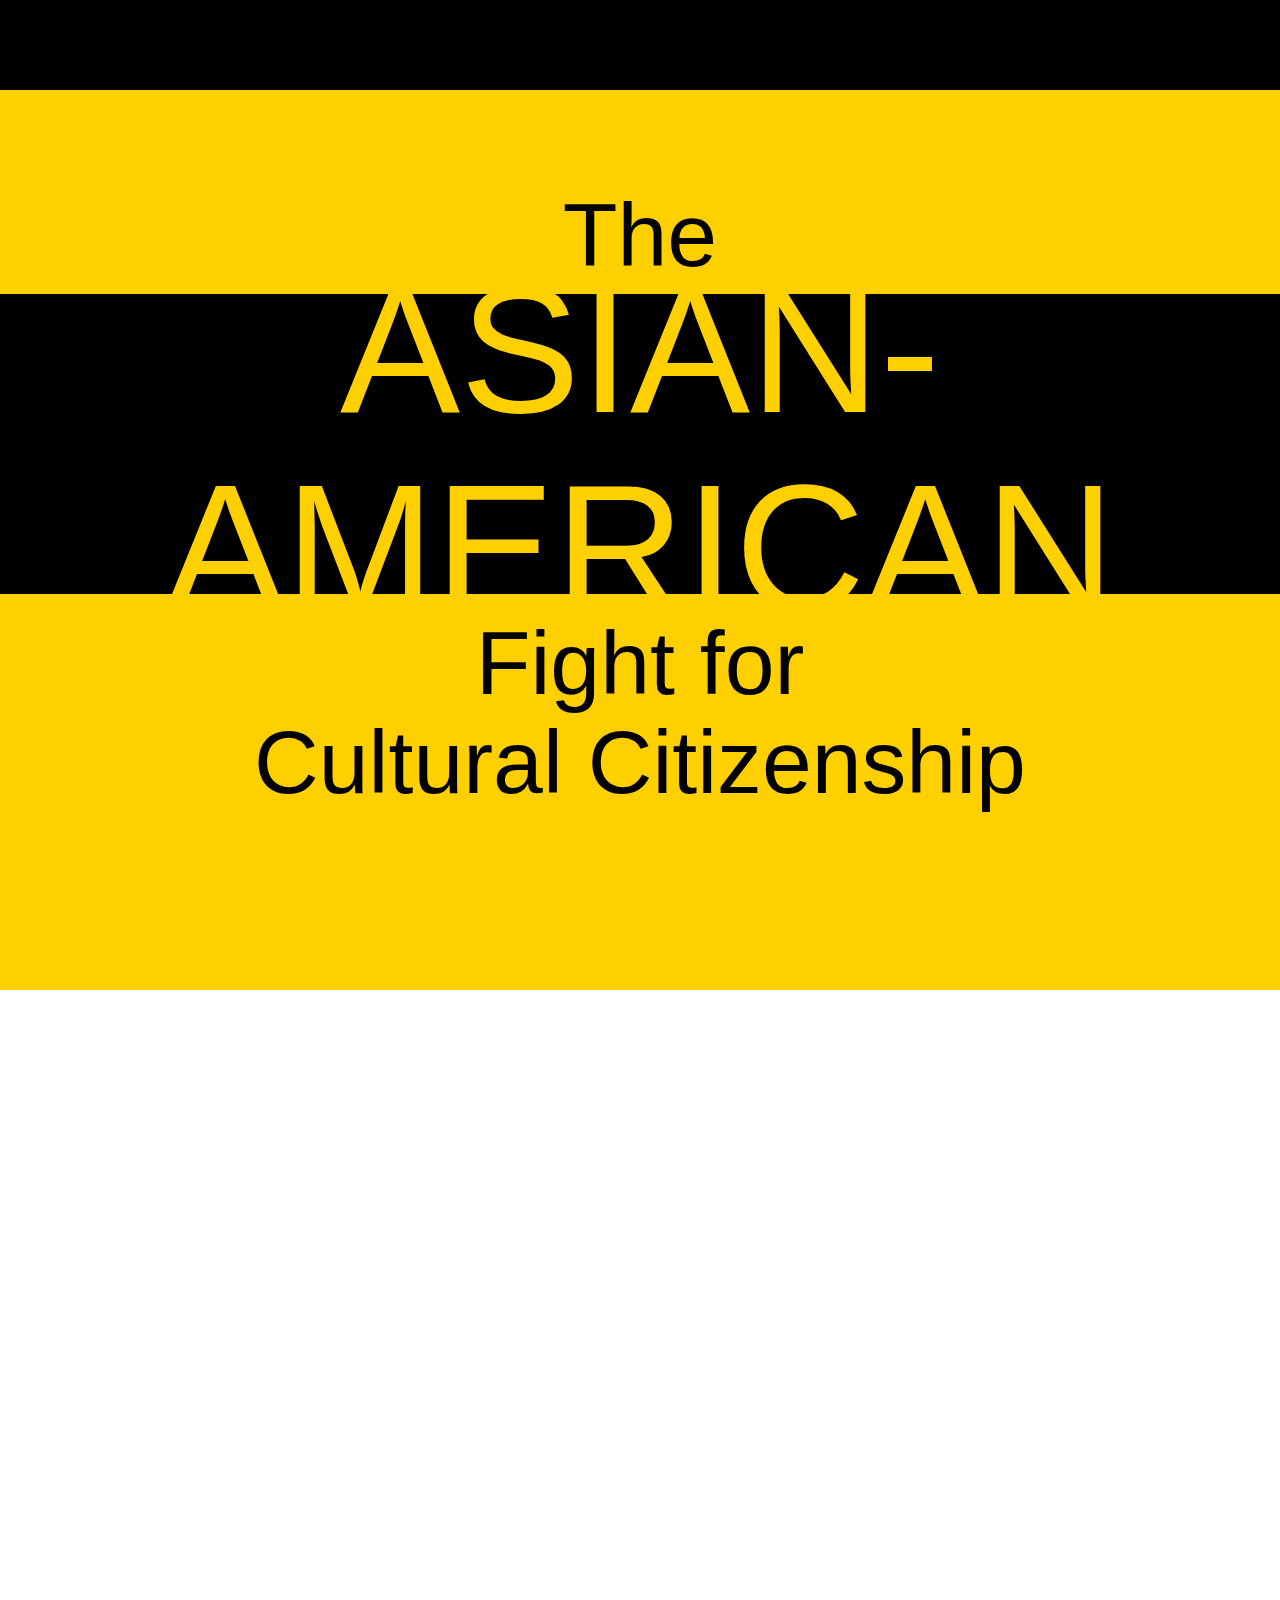
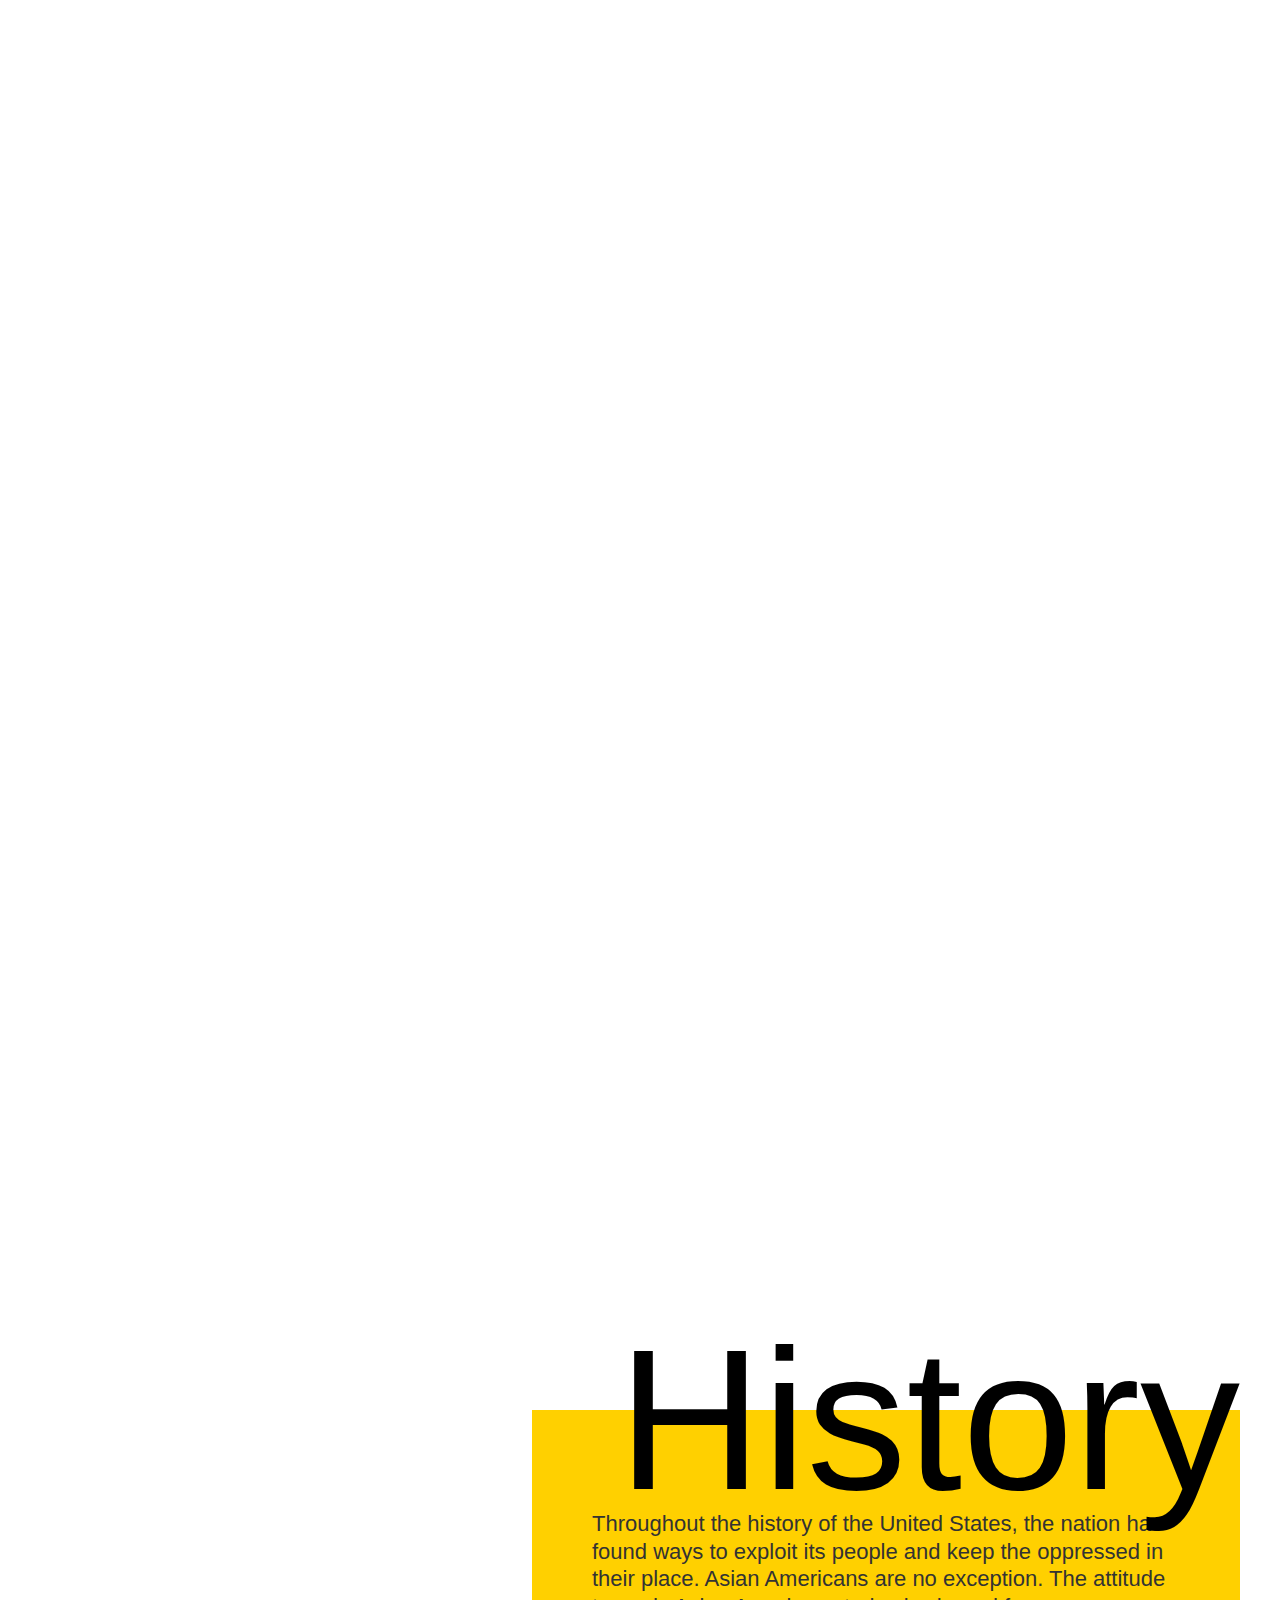
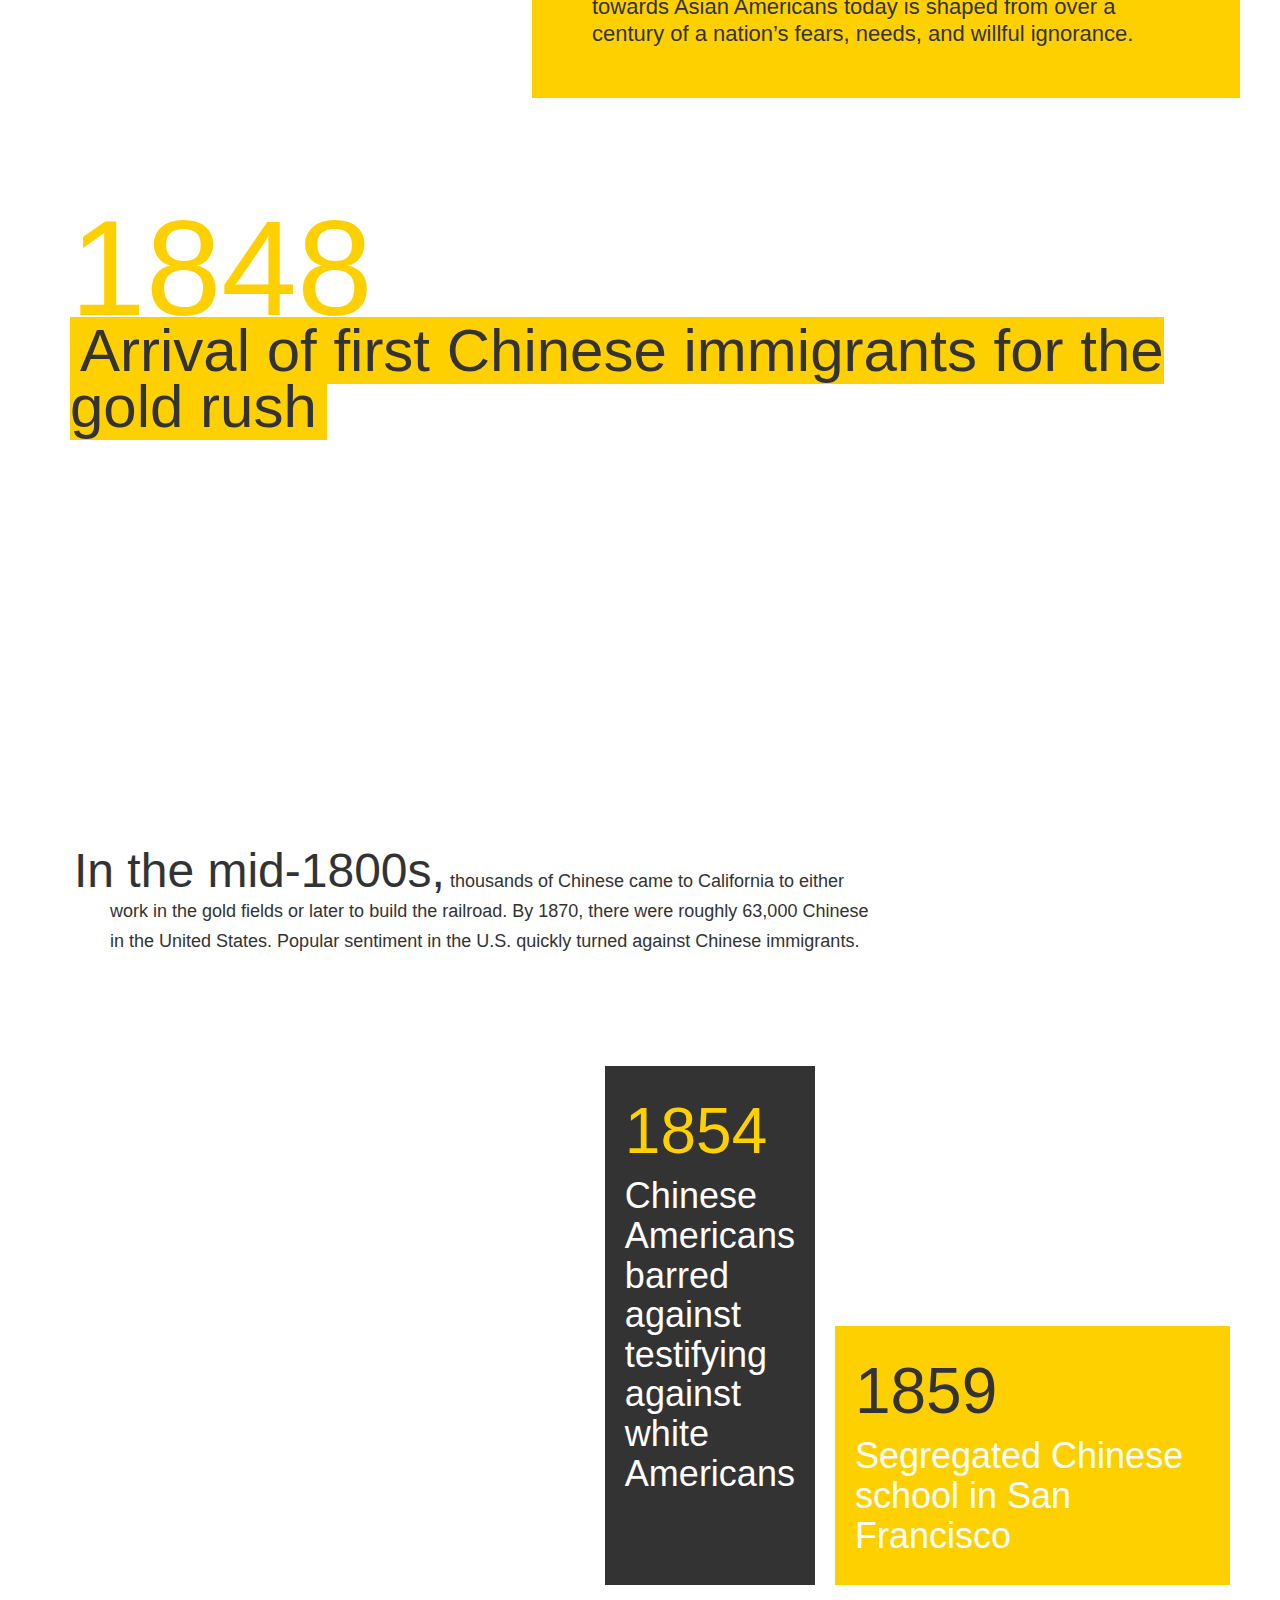
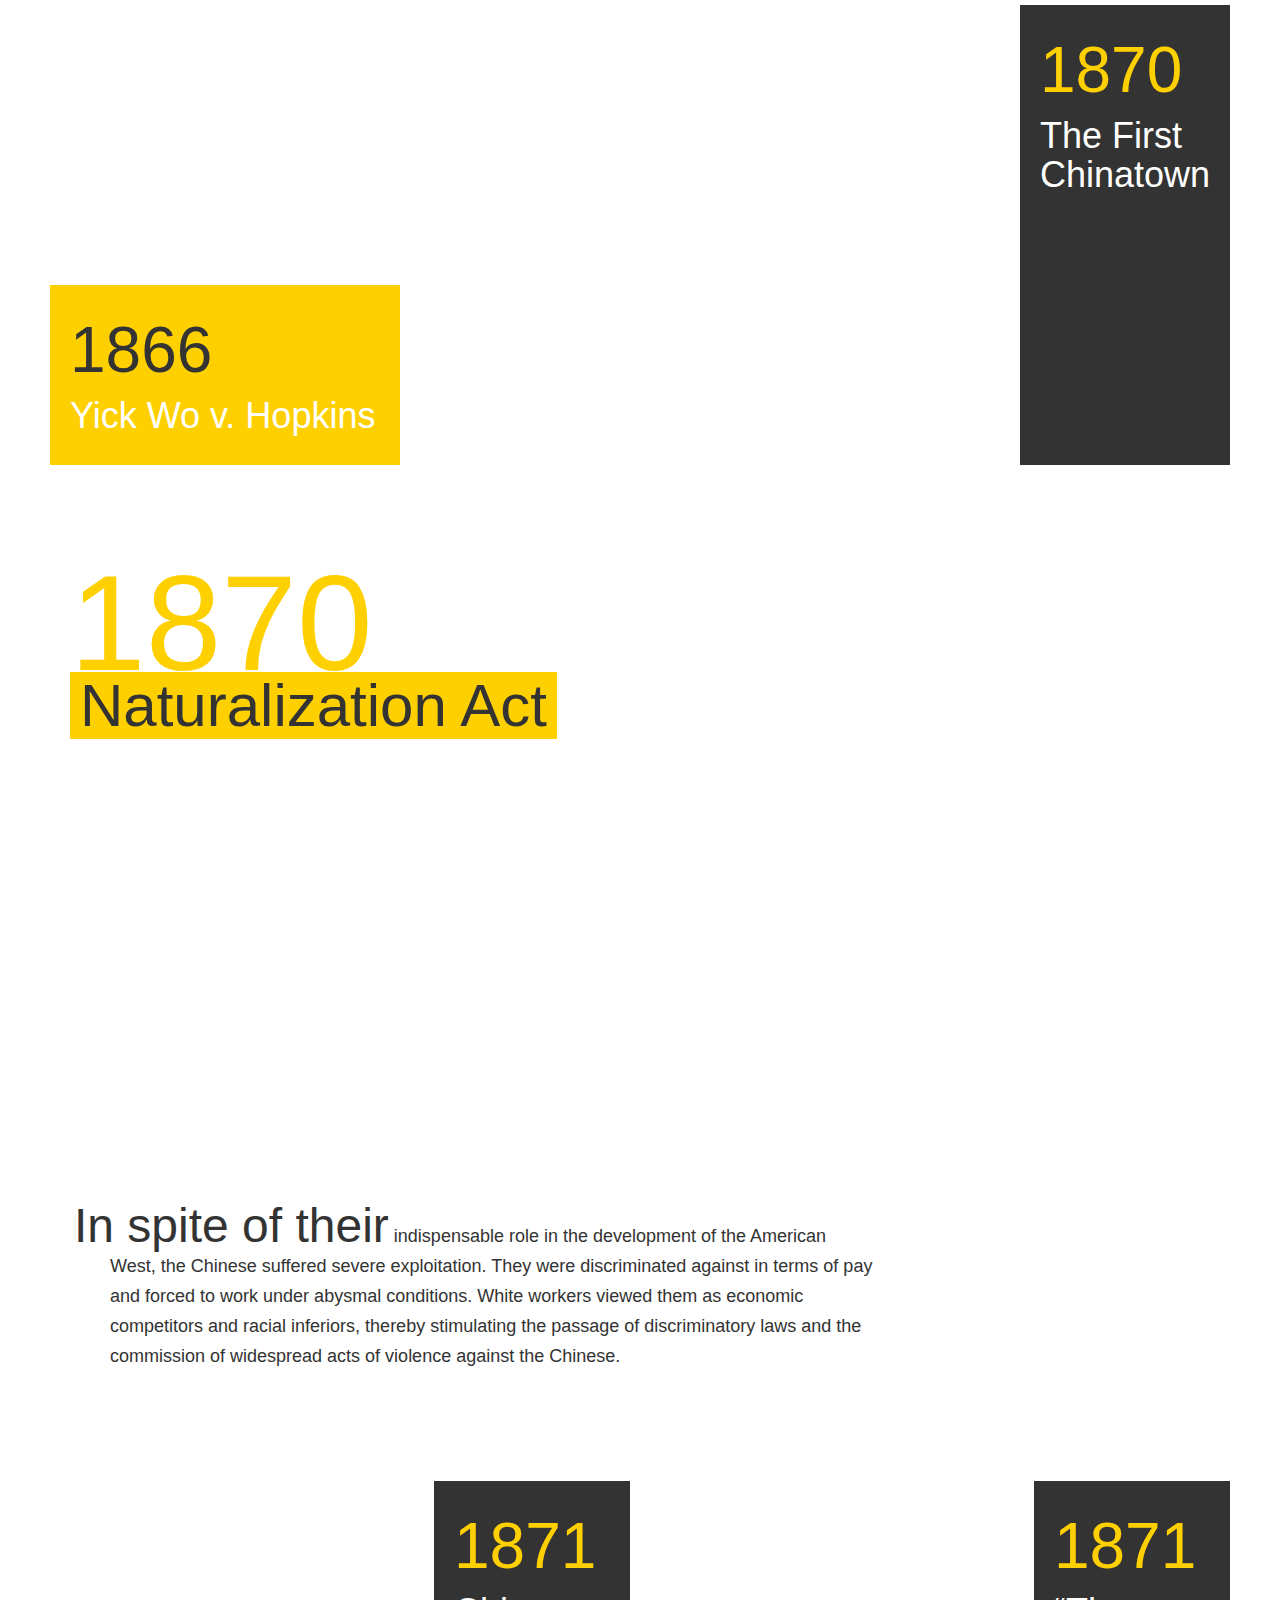
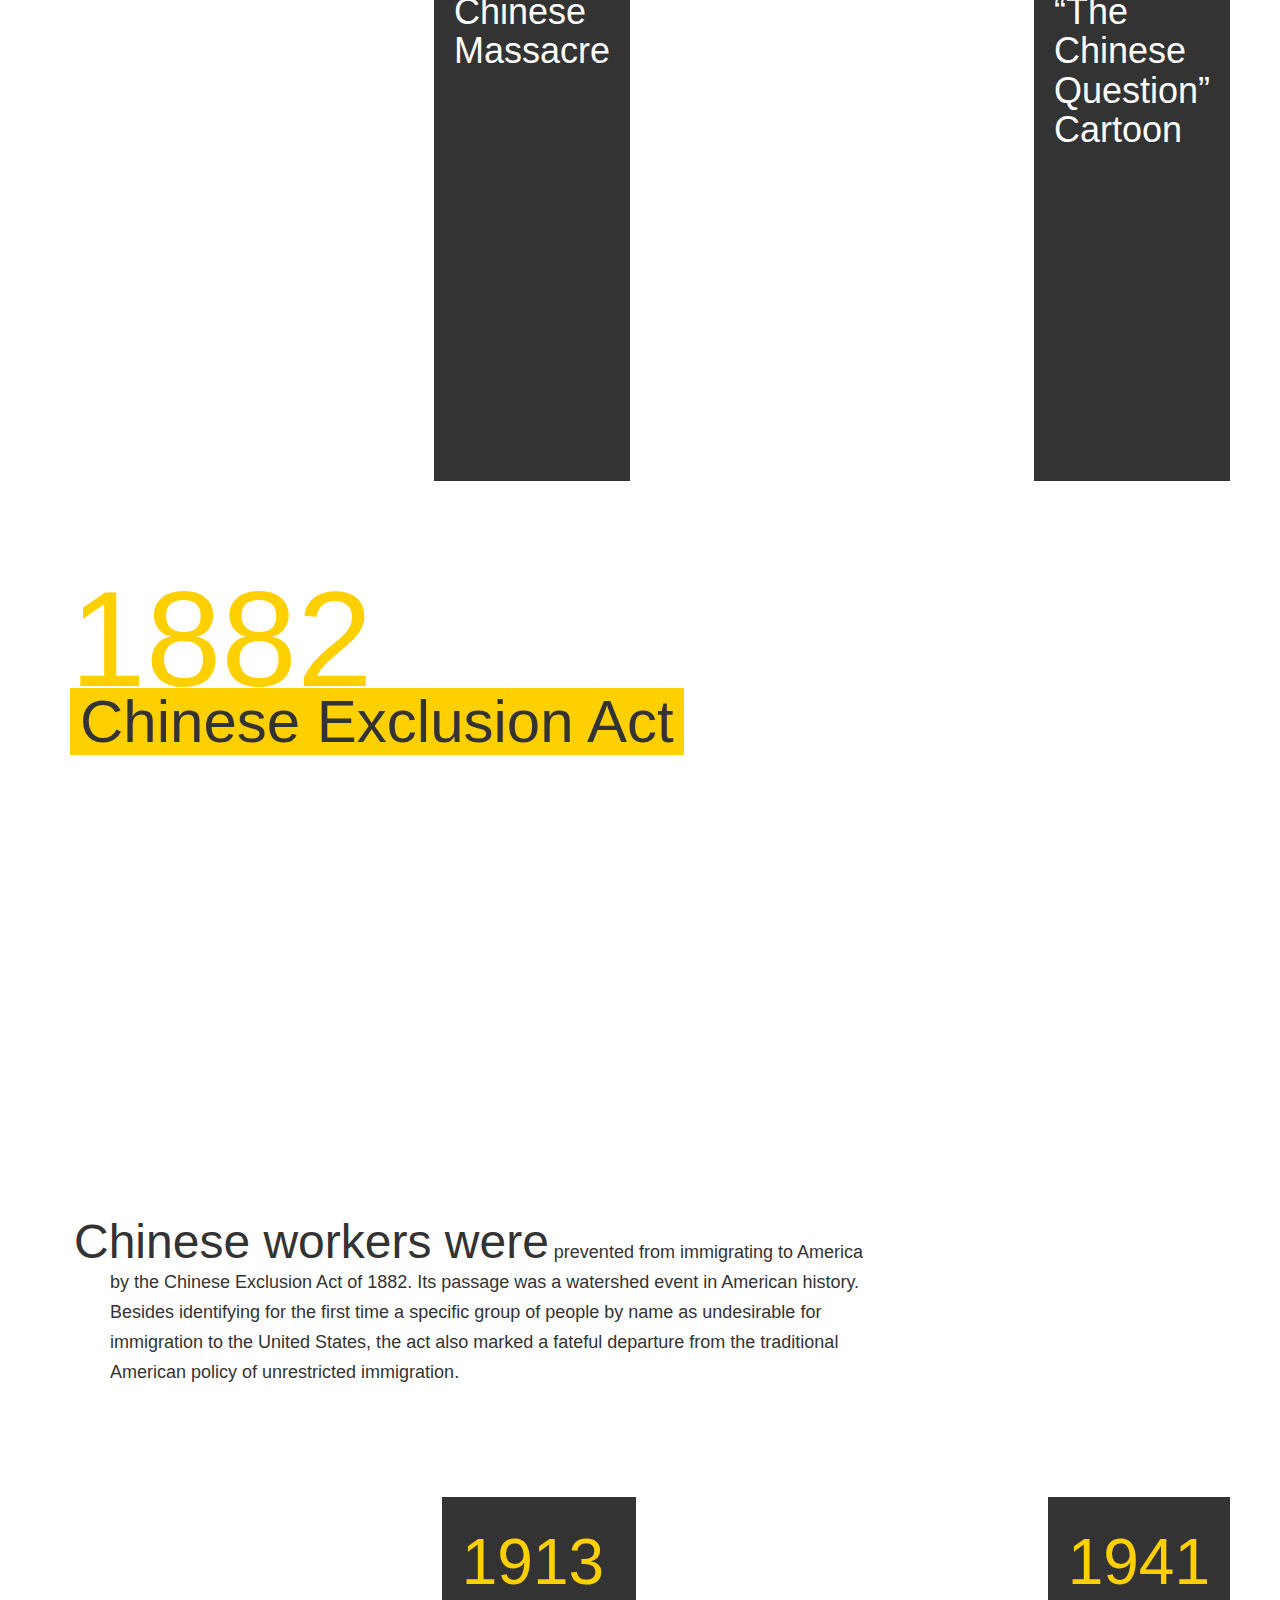
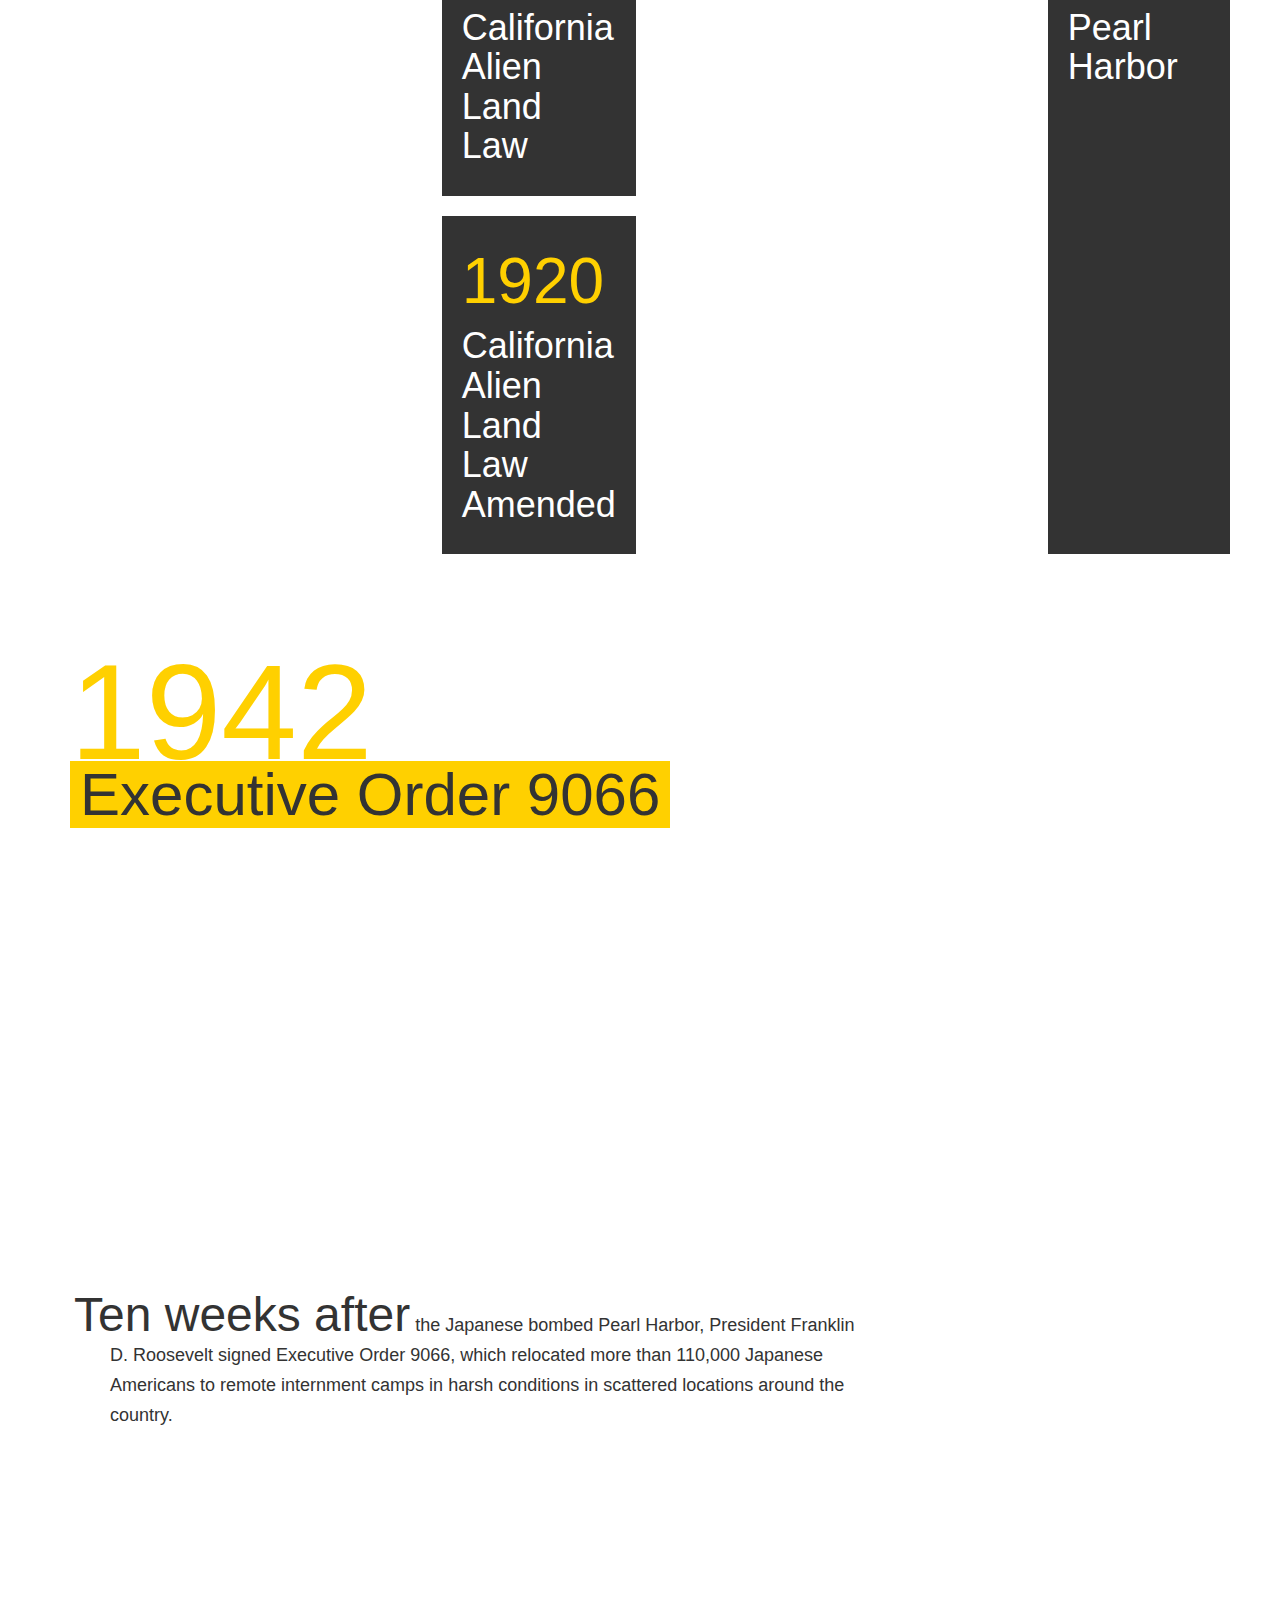
==== commit acdfd126: "updated missing image links" ====
--- a/index.html
+++ b/index.html
@@ -440,11 +440,14 @@
                         <span class="year">1942</span><br>
                         <span class="highlight">Executive Order 9066</span>
                     </h3>
+                    <div class="row yellow_history history4"></div>
+                    <!--
                     <div class="row section no-gutter" id="video">
                         <div class="col-xs-12 video_box">
                             <iframe width="560" height="315" src="https://www.youtube.com/embed/LoYRMepZcqw?autoplay=1&controls=0&loop=1&playlist=LoYRMepZcqw&showInfo=0" frameborder="0" allowfullscreen></iframe>
                         </div>
                     </div>
+-->
                 </div>
                 <div class="col-xs-12 history_summary">
                     <p>
@@ -949,6 +952,18 @@
                             <li>
                                 <a href="https://twitter.com/ConstanceWu?ref_src=twsrc%5Egoogle%7Ctwcamp%5Eserp%7Ctwgr%5Eauthor" target="_blank">Constance Wu</a>, actress
                             </li>
+                            <li>
+                                <a href="https://www.instagram.com/chloekimsnow/" target="_blank">Chloe Kim</a>, Olympic snowboarder
+                            </li>
+                            <li>
+                                <a href="https://twitter.com/JimLee" target="_blank">Jim Lee</a>, comic-book artist
+                            </li>
+                            <li>
+                                <a href="https://twitter.com/awkwafina" target="_blank">Awkwafina</a>, actress and comedian
+                            </li>
+                            <li>
+                                <a href="https://www.celesteng.com/" target="_blank">Celeste Ng</a>, author
+                            </li>
                         </ul>
                     </div>
                     <div class="col-xs-12 col-sm-4 resources_section">
--- a/css/questions.css
+++ b/css/questions.css
@@ -6,7 +6,7 @@
     /*    padding: 0px 40px;*/
     position: relative;
     z-index: 1;
-    top: -100px;
+    /*    top: -100px;*/
 }
 
 #intro p {
@@ -54,11 +54,12 @@
 }
 
 .white_guys {
-    padding-top: 900px;
-    height: 400vh;
+    padding-top: 50vh;
+    height: 500vh;
     width: 100%;
     position: relative;
     overflow: hidden;
+    padding-bottom: 100px;
 }
 
 
--- a/css/history.css
+++ b/css/history.css
@@ -81,7 +81,7 @@
         height: 50vh;
     }
     .history1 {
-        background: linear-gradient(rgba(255, 255, 0, 0.2), rgba(255, 255, 0, 0.2)), url("http://www.oldpicz.com/picz/2016/04/California-Gold-Rush-1848-12.jpg");
+        background: linear-gradient(rgba(255, 255, 0, 0.2), rgba(255, 255, 0, 0.2)), url("https://upload.wikimedia.org/wikipedia/commons/c/ca/Placer_gold-mining,_Korea,_c1900.jpg");
         background-position: center;
         background-repeat: no-repeat;
         background-attachment: fixed;
@@ -98,6 +98,14 @@
     }
     .history3 {
         background: linear-gradient(rgba(255, 255, 0, 0.2), rgba(255, 255, 0, 0.2)), url("http://i.vimeocdn.com/video/444419420_1280x720.jpg");
+        background-position: center;
+        background-repeat: no-repeat;
+        background-attachment: fixed;
+        background-size: cover, cover;
+        background-position: center;
+    }
+    .history4 {
+        background: linear-gradient(rgba(255, 255, 0, 0.2), rgba(255, 255, 0, 0.2)), url("http://mediad.publicbroadcasting.net/p/krwg/files/styles/x_large/public/201511/japanese_internment.jpg");
         background-position: center;
         background-repeat: no-repeat;
         background-attachment: fixed;
@@ -193,7 +201,7 @@
         transition: all 0.4s ease-in-out;
     }
     .timeline1_img1 {
-        background-image: url("http://www.usnook.com/uploads/allimg/131024/50-131024130953B8.png");
+        background-image: url("../img/asam-crime.jpg");
     }
     .timeline1_img2 {
         background-image: url("http://farm3.staticflickr.com/2474/3975812755_84da2936ca.jpg");
--- a/css/facts.css
+++ b/css/facts.css
@@ -129,8 +129,10 @@
 }
 
 .response1 div {
+/*
     min-width: 300px;
     width: 100px;
+*/
 }
 
 .response1 h3,
